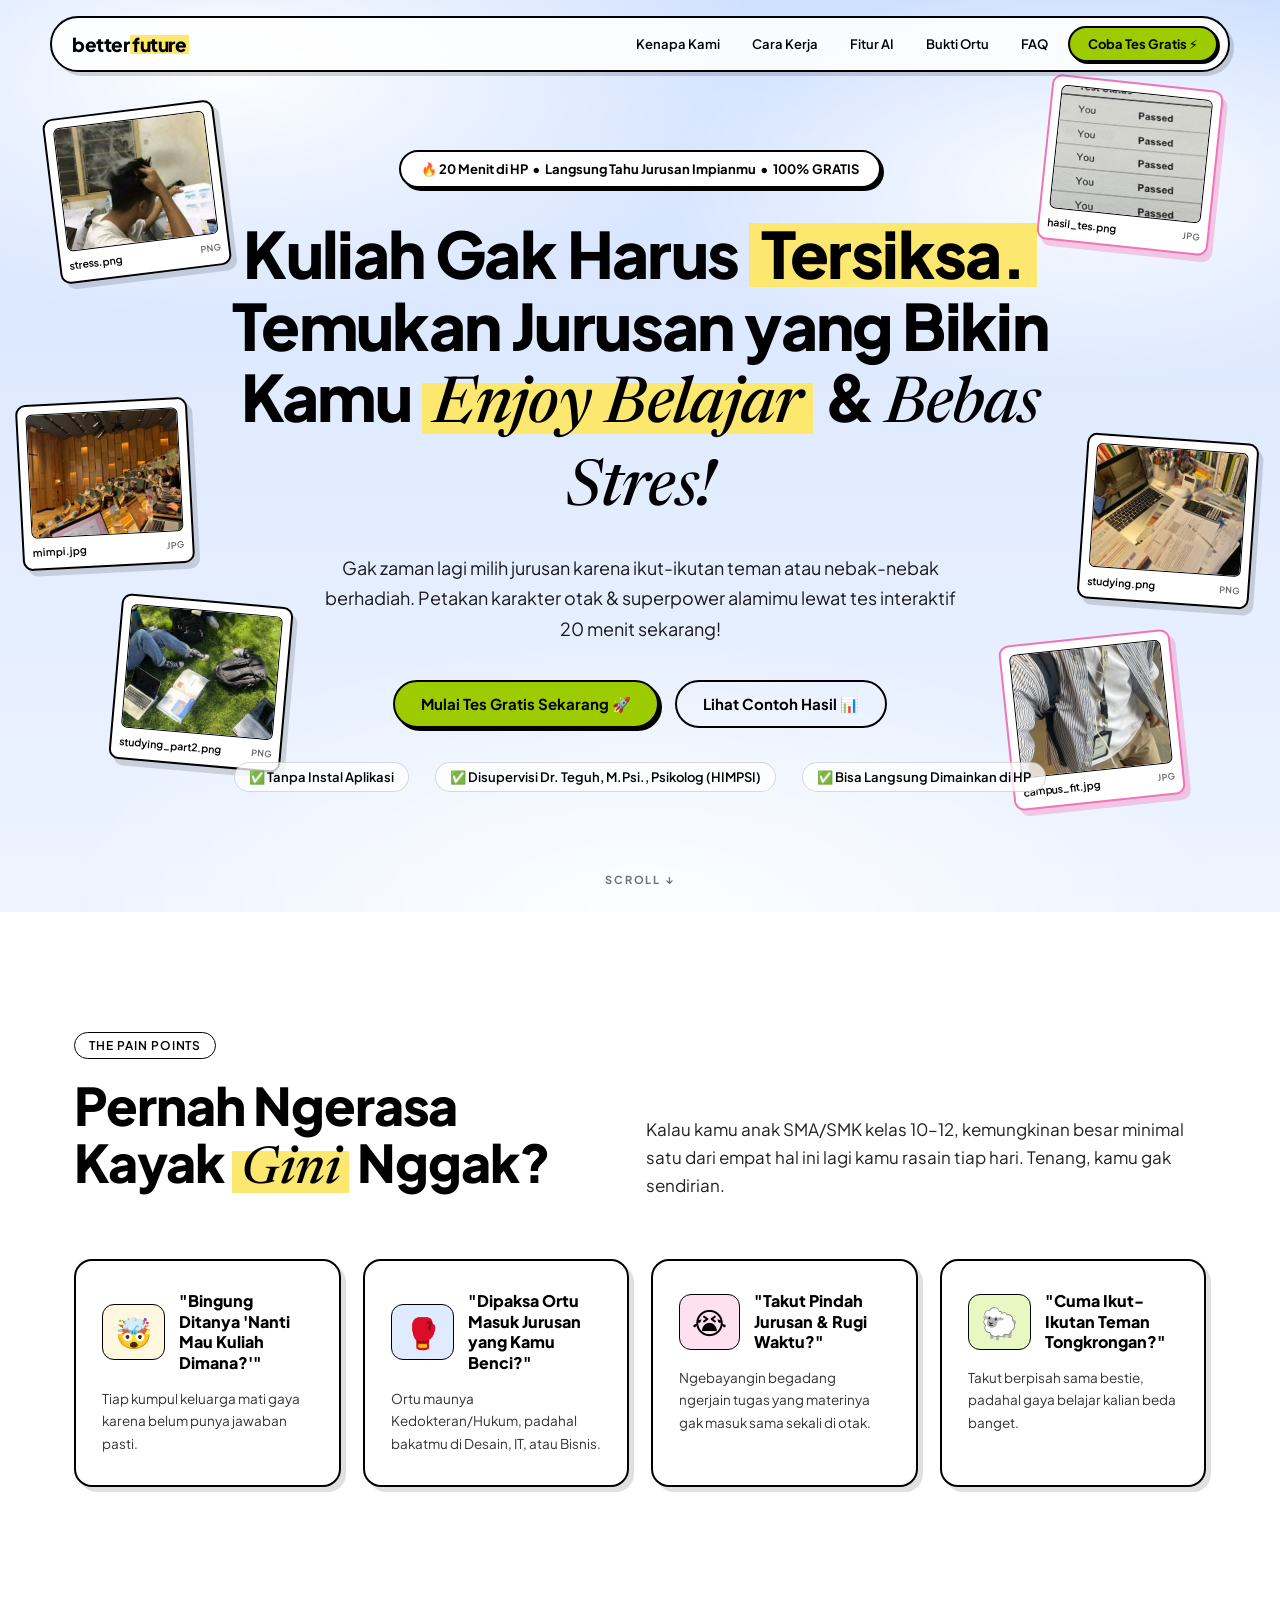
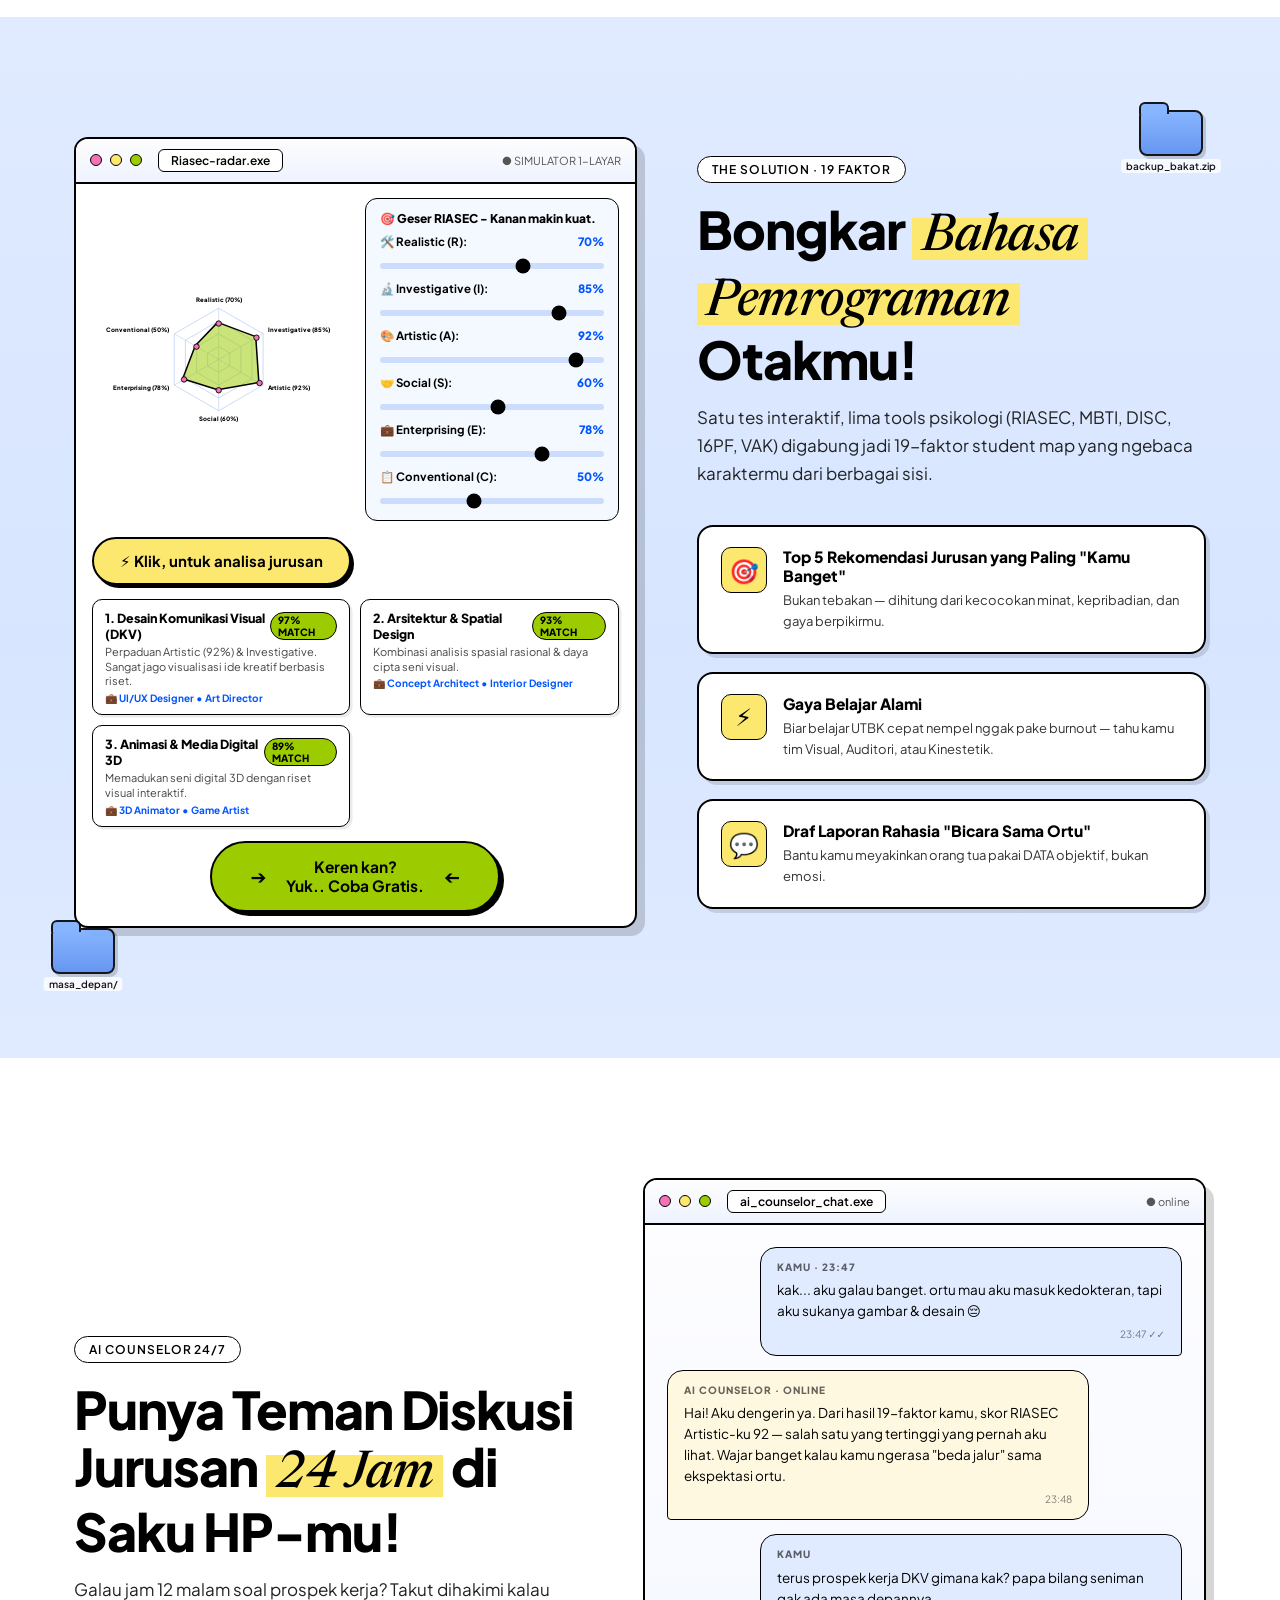
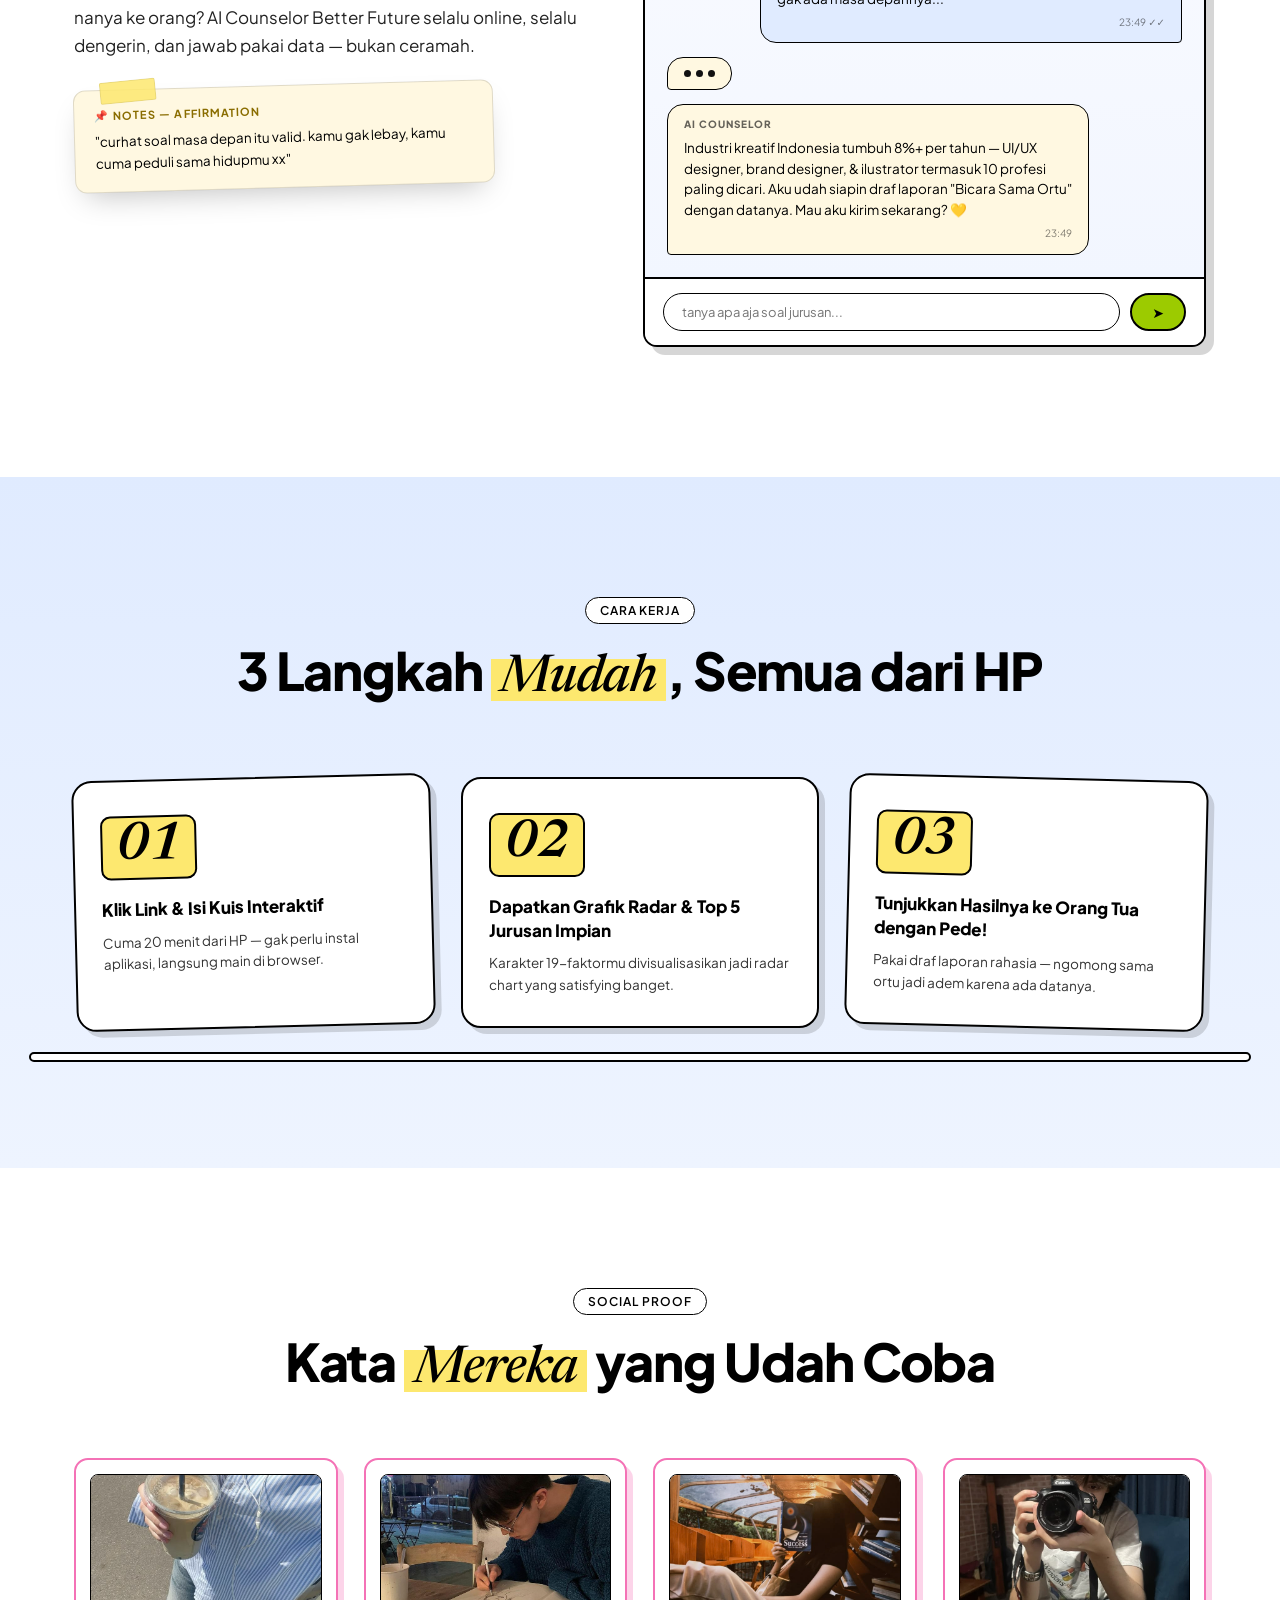
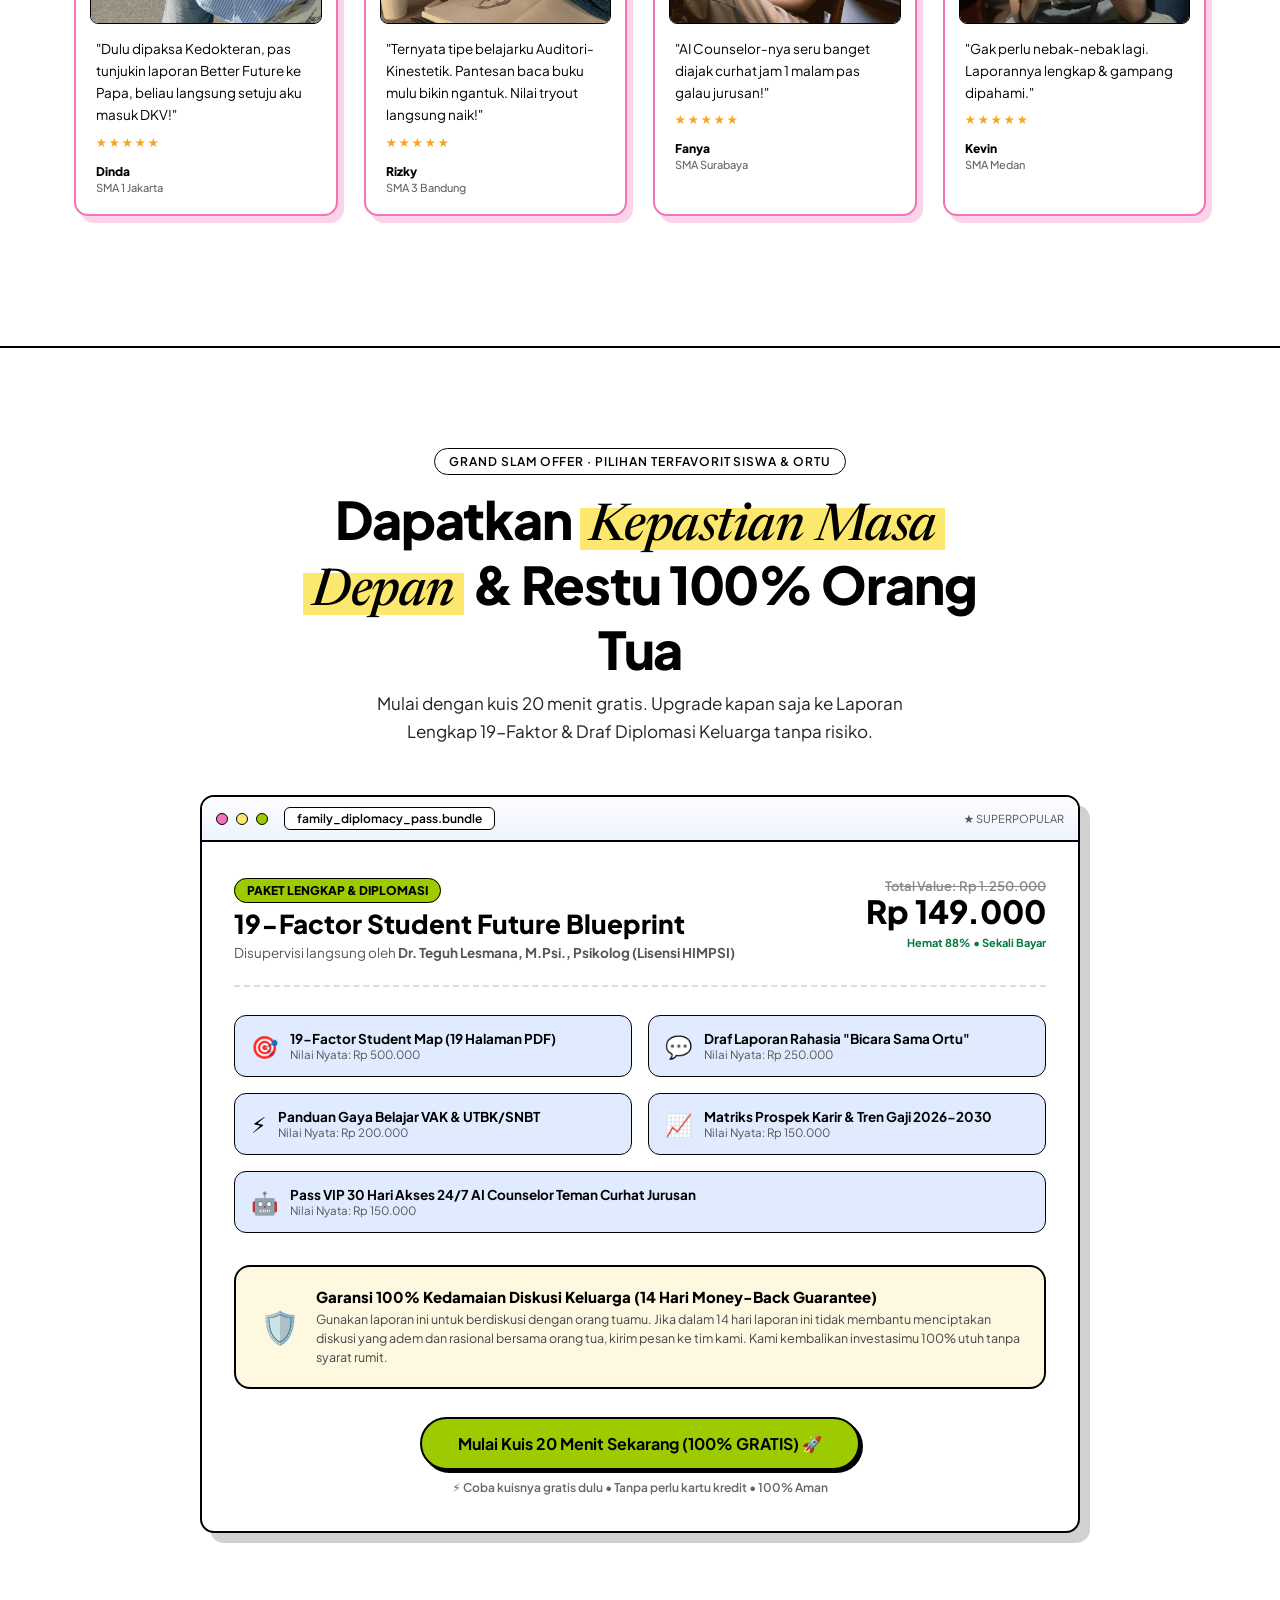
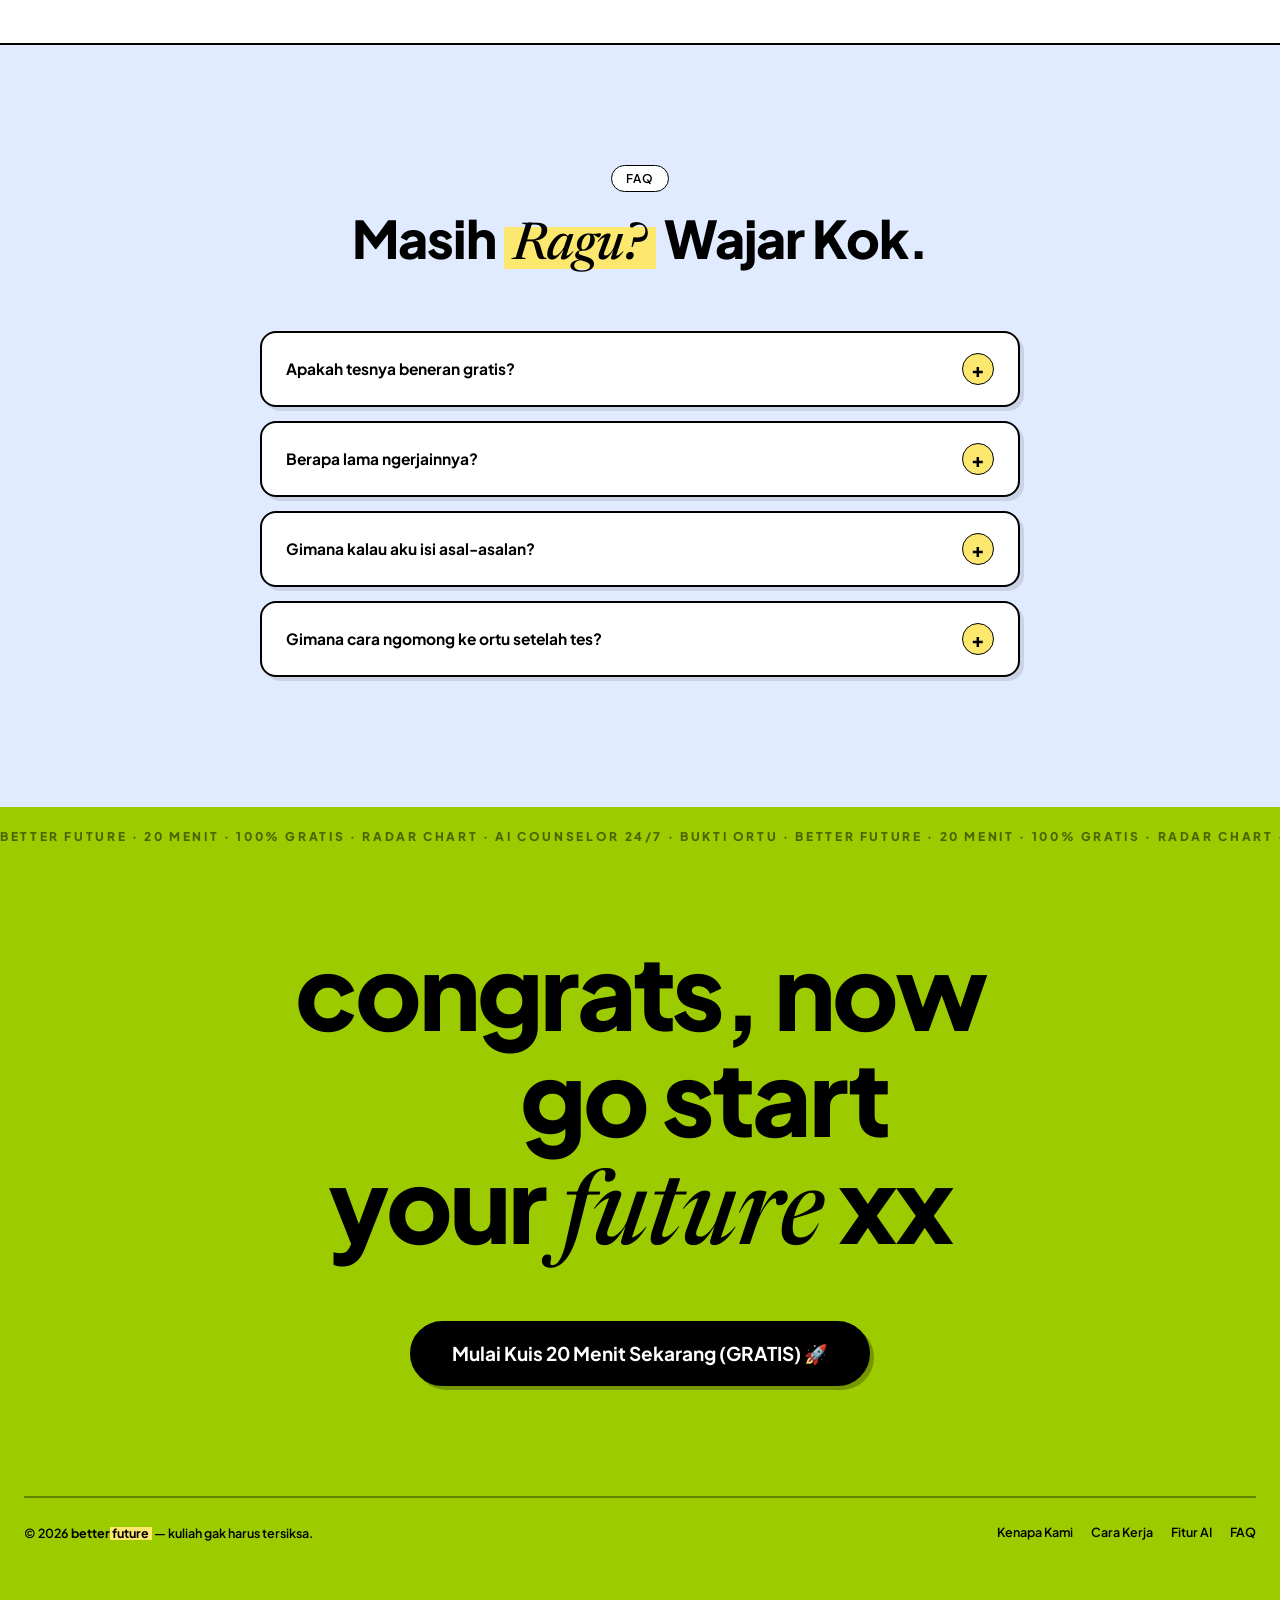
==== index.html @ 0d9a891e "style: update Analisa button label to 'Klik, untuk analisa jurusan'" ====
<!DOCTYPE html>
<html lang="id">
<head>
<meta charset="UTF-8">
<meta name="viewport" content="width=device-width, initial-scale=1.0">
<title>Better Future — Temukan Jurusan Impianmu dalam 20 Menit</title>
<meta name="description" content="Tes pemetaan bakat & jurusan 19-faktor gratis untuk siswa SMA/SMK. Radar chart karakter, AI Counselor 24/7, dan laporan untuk meyakinkan orang tua.">
<link rel="preconnect" href="https://fonts.googleapis.com">
<link rel="preconnect" href="https://fonts.gstatic.com" crossorigin>
<link href="https://fonts.googleapis.com/css2?family=Plus+Jakarta+Sans:ital,wght@0,300;0,400;0,500;0,600;0,700;0,800;1,400;1,600&family=Newsreader:ital,opsz,wght@1,6..72,400;1,6..72,500;1,6..72,600&display=swap" rel="stylesheet">
<style>
:root{
  --cloud:#E0EBFF;
  --white:#FFFFFF;
  --lime:#9CCB00;
  --scribble:#FDE86F;
  --pink:#F472B6;
  --beige:#FFF8E1;
  --ink:#000000;
  --sans:'Plus Jakarta Sans',system-ui,-apple-system,sans-serif;
  --serif:'Newsreader','Playfair Display',Georgia,serif;
}
*{margin:0;padding:0;box-sizing:border-box}
html{scroll-behavior:smooth}
body{font-family:var(--sans);color:var(--ink);background:var(--cloud);overflow-x:hidden;-webkit-font-smoothing:antialiased}
::selection{background:var(--scribble);color:var(--ink)}
img,svg{display:block;max-width:100%}
a{text-decoration:none;color:inherit}
button{font-family:inherit;cursor:pointer}

/* ---------- shared bits ---------- */

/* Mazda Dimming Turn Signal (Heartbeat Pulsing Glow) */
@keyframes mazdaPulse {
  0% { opacity: 1; filter: drop-shadow(0 0 6px rgba(0,0,0,0.3)); transform: scale(1); }
  18% { opacity: 1; filter: drop-shadow(0 0 16px rgba(156,203,0,0.9)); transform: scale(1.035); }
  55% { opacity: 0.5; filter: drop-shadow(0 0 2px rgba(0,0,0,0.1)); transform: scale(0.985); }
  100% { opacity: 1; filter: drop-shadow(0 0 6px rgba(0,0,0,0.3)); transform: scale(1); }
}

.mazda-btn {
  font-size: 16.5px !important;
  padding: 14px 34px !important;
  border-width: 2.5px !important;
  animation: mazdaPulse 1.4s cubic-bezier(0.2, 0.8, 0.2, 1) infinite !important;
  box-shadow: 4px 4px 0 var(--ink) !important;
}

.mazda-arrow {
  display: inline-block;
  font-size: 19px;
  font-weight: 900;
  margin: 0 4px;
}
.mazda-arrow.left { animation: arrowLeftPulse 1.4s infinite; }
.mazda-arrow.right { transform: scaleX(-1); animation: arrowRightPulse 1.4s infinite; }

@keyframes arrowLeftPulse {
  0%, 100% { transform: translateX(0); }
  50% { transform: translateX(5px); }
}
@keyframes arrowRightPulse {
  0%, 100% { transform: scaleX(-1) translateX(0); }
  50% { transform: scaleX(-1) translateX(5px); }
}


/* Compact 1-Screen RIASEC Simulator */
.sim-layout{display:grid;grid-template-columns:1fr 1fr;gap:20px;align-items:center;margin-bottom:16px}
@media(max-width:768px){.sim-layout{grid-template-columns:1fr;gap:12px}}

.sim-controls-compact{background:#f4f8ff;border:1.5px solid var(--ink);border-radius:12px;padding:12px 14px}
.sim-group-compact{margin-bottom:8px}
.sim-group-compact:last-child{margin-bottom:0}
.sim-label-compact{font-size:11.5px;font-weight:700;margin-bottom:3px;display:flex;justify-content:space-between;align-items:center}
.sim-label-compact span:last-child{color:#0055ff;font-weight:800}
.sim-slider-compact{width:100%;height:6px;border-radius:6px;background:#cbdcfd;outline:none;-webkit-appearance:none;accent-color:var(--ink);cursor:pointer}

.sim-results-compact{margin-top:14px;display:grid;grid-template-columns:repeat(auto-fit,minmax(220px,1fr));gap:10px}
.sim-res-card-compact{background:var(--white);border:1.5px solid var(--ink);border-radius:10px;padding:10px 12px;box-shadow:2.5px 2.5px 0 rgba(0,0,0,.08);transition:all .2s ease}
.sim-res-card-compact:hover{transform:translateY(-2px);box-shadow:4px 4px 0 rgba(0,0,0,.12)}
.sim-res-top-compact{display:flex;justify-content:space-between;align-items:center;margin-bottom:3px}
.sim-res-title-compact{font-size:12.5px;font-weight:800;color:var(--ink)}
.sim-res-badge-compact{font-size:10px;font-weight:800;background:var(--lime);border:1px solid var(--ink);border-radius:999px;padding:1px 7px}
.sim-res-desc-compact{font-size:11px;color:#444;line-height:1.35;margin-bottom:3px}
.sim-res-careers-compact{font-size:10px;color:#0055ff;font-weight:700}


/* Interactive Simulator Styles */
.sim-controls{background:#f4f8ff;border:1.5px solid var(--ink);border-radius:14px;padding:16px 18px;margin-top:14px}
.sim-group{margin-bottom:14px}
.sim-group:last-child{margin-bottom:0}
.sim-label{font-size:12px;font-weight:700;margin-bottom:6px;display:flex;justify-content:space-between;align-items:center}
.sim-label span{color:#0055ff;font-weight:800}
.sim-slider{width:100%;height:8px;border-radius:6px;background:#cbdcfd;outline:none;-webkit-appearance:none;accent-color:var(--ink);cursor:pointer}
.sim-pills{display:flex;gap:6px;flex-wrap:wrap}
.sim-pill{font-size:11.5px;font-weight:700;border:1.5px solid var(--ink);border-radius:999px;padding:5px 12px;background:var(--white);color:var(--ink);cursor:pointer;transition:all .18s ease}
.sim-pill:hover{background:var(--scribble)}
.sim-pill.active{background:var(--lime);box-shadow:2px 2px 0 var(--ink)}

.sim-results{margin-top:16px;display:flex;flex-direction:column;gap:10px}
.sim-res-card{background:var(--white);border:1.5px solid var(--ink);border-radius:12px;padding:12px 14px;box-shadow:3px 3px 0 rgba(0,0,0,.08);transition:all .25s ease}
.sim-res-card:hover{transform:translateY(-2px);box-shadow:5px 5px 0 rgba(0,0,0,.12)}
.sim-res-top{display:flex;justify-content:space-between;align-items:center;margin-bottom:4px}
.sim-res-title{font-size:13.5px;font-weight:800;color:var(--ink)}
.sim-res-badge{font-size:11px;font-weight:800;background:var(--lime);border:1px solid var(--ink);border-radius:999px;padding:2px 8px}
.sim-res-desc{font-size:11.5px;color:#444;line-height:1.4;margin-bottom:4px}
.sim-res-careers{font-size:10.5px;color:#0055ff;font-weight:700}
.loading-pulse{animation:pulse 0.8s infinite alternate}
@keyframes pulse { from { opacity: 0.5; } to { opacity: 1; } }

.wrap{max-width:1180px;margin:0 auto;padding:0 24px}
.hl{background:linear-gradient(180deg,transparent 12%,var(--scribble) 12%,var(--scribble) 92%,transparent 92%);padding:0 .18em;box-decoration-break:clone;-webkit-box-decoration-break:clone}
.it{font-family:var(--serif);font-style:italic;font-weight:500;letter-spacing:-.01em}
.pill-btn{display:inline-flex;align-items:center;gap:8px;border:2px solid var(--ink);border-radius:999px;padding:12px 26px;font-weight:700;font-size:15px;background:var(--white);color:var(--ink);transition:transform .2s ease,box-shadow .2s ease,background-color .2s ease;box-shadow:3px 3px 0 var(--ink)}
.pill-btn:hover{transform:translate(-2px,-2px);box-shadow:6px 6px 0 var(--ink)}
.pill-btn:active{transform:translate(1px,1px);box-shadow:2px 2px 0 var(--ink)}
.pill-btn.lime{background:var(--lime)}
.pill-btn.dark{background:var(--ink);color:var(--white);box-shadow:4px 4px 0 rgba(0,0,0,.25)}
.pill-btn.dark:hover{box-shadow:7px 7px 0 rgba(0,0,0,.25)}
.pill-btn.ghost{background:transparent;box-shadow:none}
.pill-btn.ghost:hover{background:var(--white);box-shadow:4px 4px 0 var(--ink)}
.tag{display:inline-block;border:1.5px solid var(--ink);border-radius:999px;padding:5px 14px;font-size:12px;font-weight:600;letter-spacing:.08em;text-transform:uppercase;background:var(--white)}
.sec-head{font-size:clamp(30px,4.6vw,52px);font-weight:800;line-height:1.08;letter-spacing:-.02em}
.sec-sub{font-size:clamp(14px,1.4vw,17px);line-height:1.65;color:#222;max-width:560px}
.reveal{opacity:0;transform:translateY(34px);transition:opacity .8s cubic-bezier(.2,.7,.3,1),transform .8s cubic-bezier(.2,.7,.3,1)}
.reveal.in{opacity:1;transform:none}

/* folder icon (pure css) */
.folder{position:relative;width:64px;height:46px;background:linear-gradient(180deg,#7fb0ff,#5a8ef0);border:2px solid var(--ink);border-radius:6px 8px 8px 8px;box-shadow:3px 3px 0 rgba(0,0,0,.18)}
.folder::before{content:'';position:absolute;top:-10px;left:-2px;width:26px;height:10px;background:#7fb0ff;border:2px solid var(--ink);border-bottom:none;border-radius:6px 6px 0 0}
.folder span{position:absolute;left:50%;top:110%;transform:translateX(-50%);font-size:10px;font-weight:600;white-space:nowrap;background:rgba(255,255,255,.85);padding:1px 5px;border-radius:4px}

/* polaroid artifact */
.pola{background:var(--white);border:2px solid var(--ink);border-radius:10px;padding:8px 8px 10px;box-shadow:5px 6px 0 rgba(0,0,0,.14);width:150px}
.pola .ph{height:110px;border-radius:6px;border:1.5px solid var(--ink);position:relative;overflow:hidden}
.pola .cap{font-size:10.5px;font-weight:600;margin-top:7px;display:flex;justify-content:space-between;align-items:center}
.pola .cap i{font-style:normal;font-size:9px;color:#666}
.pink-bd{border-color:var(--pink);box-shadow:5px 6px 0 rgba(244,114,182,.35)}

/* sticky note */
.note{background:var(--beige);border:1.5px solid rgba(0,0,0,.12);border-radius:12px;padding:18px 20px;box-shadow:0 14px 30px -12px rgba(0,0,0,.25);position:relative}
.note::before{content:'';position:absolute;top:-10px;left:26px;width:54px;height:20px;background:rgba(253,232,111,.85);border:1px solid rgba(0,0,0,.08);transform:rotate(-4deg);border-radius:2px}
.note .n-title{font-size:11px;font-weight:700;text-transform:uppercase;letter-spacing:.1em;color:#8a6d00;margin-bottom:8px}
.note p{font-size:13.5px;line-height:1.6}

/* retro window */
.retro{background:var(--white);border:2px solid var(--ink);border-radius:14px;box-shadow:8px 8px 0 rgba(0,0,0,.16);overflow:hidden}
.retro-bar{display:flex;align-items:center;gap:8px;padding:10px 14px;border-bottom:2px solid var(--ink);background:linear-gradient(180deg,#fdfdfd,#eef3ff)}
.retro-bar .dot{width:12px;height:12px;border-radius:50%;border:1.5px solid var(--ink)}
.retro-bar .dot:nth-child(1){background:var(--pink)}
.retro-bar .dot:nth-child(2){background:var(--scribble)}
.retro-bar .dot:nth-child(3){background:var(--lime)}
.retro-bar .fname{margin-left:8px;font-size:12px;font-weight:600;background:var(--white);border:1.5px solid var(--ink);border-radius:6px;padding:3px 12px}
.retro-bar .spacer{flex:1}
.retro-bar .mini{font-size:11px;color:#555}

/* ---------- nav ---------- */
nav{position:fixed;top:16px;left:50%;transform:translateX(-50%);z-index:100;width:min(1180px,calc(100% - 32px))}
.nav-pill{display:flex;align-items:center;gap:6px;background:rgba(255,255,255,.86);backdrop-filter:blur(14px);-webkit-backdrop-filter:blur(14px);border:2px solid var(--ink);border-radius:999px;padding:8px 10px 8px 20px;box-shadow:4px 4px 0 rgba(0,0,0,.15)}
.logo{font-weight:800;font-size:19px;letter-spacing:-.02em;margin-right:auto;white-space:nowrap}
.logo .hl{padding:0 .12em}
.nav-links{display:flex;gap:4px}
.nav-links a{font-size:13px;font-weight:600;padding:7px 14px;border-radius:999px;transition:background-color .18s ease}
.nav-links a:hover{background:var(--scribble)}
.nav-cta{font-size:13px;font-weight:700;border:2px solid var(--ink);border-radius:999px;padding:8px 18px;background:var(--lime);transition:transform .18s ease,box-shadow .18s ease;box-shadow:2px 2px 0 var(--ink);white-space:nowrap}
.nav-cta:hover{transform:translate(-1px,-1px);box-shadow:4px 4px 0 var(--ink)}
.burger{display:none;background:none;border:2px solid var(--ink);border-radius:999px;width:38px;height:38px;font-size:16px;background:var(--white)}
.mobile-menu{display:none;flex-direction:column;gap:4px;margin-top:8px;background:var(--white);border:2px solid var(--ink);border-radius:20px;padding:12px;box-shadow:4px 4px 0 rgba(0,0,0,.15)}
.mobile-menu a{font-weight:600;font-size:14px;padding:10px 14px;border-radius:12px}
.mobile-menu a:hover{background:var(--scribble)}
.mobile-menu.open{display:flex}

/* ---------- hero ---------- */
.hero{position:relative;min-height:100svh;display:flex;align-items:center;justify-content:center;text-align:center;padding:150px 24px 120px;
  background:
    radial-gradient(ellipse 70% 45% at 18% 8%,rgba(255,255,255,.95) 0%,rgba(255,255,255,0) 60%),
    radial-gradient(ellipse 60% 40% at 85% 20%,rgba(255,255,255,.9) 0%,rgba(255,255,255,0) 55%),
    radial-gradient(ellipse 75% 50% at 50% 100%,rgba(255,255,255,.85) 0%,rgba(255,255,255,0) 60%),
    linear-gradient(180deg,#cfe0ff 0%,var(--cloud) 45%,#eef4ff 100%)}
.hero-inner{position:relative;z-index:3;max-width:860px}
.badge-fire{display:inline-flex;align-items:center;gap:8px;background:var(--white);border:2px solid var(--ink);border-radius:999px;padding:9px 20px;font-size:13px;font-weight:700;box-shadow:3px 3px 0 var(--ink);margin-bottom:30px}
.hero h1{font-size:clamp(34px,5.6vw,64px);font-weight:800;line-height:1.12;letter-spacing:-.025em;margin-bottom:26px}
.hero .sub{font-size:clamp(14px,1.6vw,18px);line-height:1.7;max-width:640px;margin:0 auto 36px;color:#1a1a1a}
.hero-ctas{display:flex;gap:16px;justify-content:center;flex-wrap:wrap;margin-bottom:34px}
.trust{display:flex;gap:10px 26px;justify-content:center;flex-wrap:wrap;font-size:13px;font-weight:600}
.trust span{background:rgba(255,255,255,.75);border:1.5px solid rgba(0,0,0,.15);border-radius:999px;padding:6px 14px}
.art{position:absolute;z-index:2;animation:floaty 7s ease-in-out infinite}
.art .pola{width:172px}
.art .pola .ph{height:124px}
.a1{top:12%;left:4%;transform:rotate(-7deg)}
.a2{top:9%;right:5%;transform:rotate(6deg);animation-delay:-2s}
.a3{bottom:16%;left:9%;transform:rotate(5deg);animation-delay:-4s}
.a4{bottom:12%;right:8%;transform:rotate(-6deg);animation-delay:-1s}
.a5{top:44%;left:1.5%;transform:rotate(-3deg);animation-delay:-3s}
.a6{top:48%;right:2%;transform:rotate(4deg);animation-delay:-5s}
@keyframes floaty{0%,100%{translate:0 0}50%{translate:0 -14px}}
.ph-1{background:linear-gradient(135deg,#ffd6e9,#f472b6 60%,#c9368b)}
.ph-2{background:linear-gradient(135deg,#fff3b0,#fde86f 55%,#d9b90a)}
.ph-3{background:linear-gradient(135deg,#d3f36b,#9ccb00 60%,#6a8f00)}
.ph-4{background:linear-gradient(135deg,#cfe0ff,#7fb0ff 60%,#3f6fd8)}
.ph-5{background:linear-gradient(135deg,#ffe9d1,#ffb26b 60%,#e07f1f)}
.ph-6{background:linear-gradient(135deg,#e6dcff,#b39af0 60%,#7d5cd6)}
.ph .doodle{position:absolute;inset:0;display:flex;align-items:center;justify-content:center}
.ph .doodle svg{width:44px;height:44px;stroke:rgba(0,0,0,.75)}
.ph img{width:100%;height:100%;object-fit:cover}
.scroll-hint{position:absolute;bottom:26px;left:50%;transform:translateX(-50%);z-index:3;font-size:11px;font-weight:700;letter-spacing:.18em;text-transform:uppercase;opacity:.55;animation:hint 2s ease-in-out infinite}
@keyframes hint{0%,100%{translate:0 0}50%{translate:0 8px}}

/* ---------- problems ---------- */
.problems{background:var(--white);padding:120px 0 130px;position:relative}
.problems .topline{display:flex;align-items:flex-end;justify-content:space-between;gap:30px;flex-wrap:wrap;margin-bottom:60px}
.pain-grid{display:grid;grid-template-columns:repeat(auto-fit,minmax(250px,1fr));gap:22px}
.pain{border:2px solid var(--ink);border-radius:18px;padding:30px 26px;background:var(--white);box-shadow:5px 5px 0 rgba(0,0,0,.12);transition:transform .22s ease,box-shadow .22s ease;position:relative}
.pain:hover{transform:translateY(-6px) rotate(-.6deg);box-shadow:8px 10px 0 rgba(0,0,0,.14)}
.pain-head{display:flex;align-items:center;gap:14px;margin-bottom:14px}
.pain .emo{font-size:30px;display:inline-flex;align-items:center;justify-content:center;background:var(--beige);border:1.5px solid var(--ink);border-radius:12px;padding:8px 12px;flex-shrink:0;margin-bottom:0}
.pain h3{font-size:16px;font-weight:800;line-height:1.3;margin-bottom:0}
.pain p{font-size:13.5px;line-height:1.65;color:#333}
.pain:nth-child(2) .emo{background:var(--cloud)}
.pain:nth-child(3) .emo{background:#ffe0ee}
.pain:nth-child(4) .emo{background:#e9f7c2}

/* ---------- 19 factor ---------- */
.factors{background:linear-gradient(180deg,var(--cloud),#d7e5ff 60%,var(--cloud));padding:120px 0 130px;position:relative;overflow:hidden}
.factors-grid{display:grid;grid-template-columns:1.05fr .95fr;gap:60px;align-items:center}
.radar-wrap{padding:26px}
.radar-legend{display:flex;flex-wrap:wrap;gap:8px;margin-top:16px}
.radar-legend span{font-size:11px;font-weight:700;border:1.5px solid var(--ink);border-radius:999px;padding:4px 11px;background:var(--beige)}
.feat-list{display:flex;flex-direction:column;gap:18px;margin-top:38px}
.feat{display:flex;gap:16px;align-items:flex-start;background:var(--white);border:2px solid var(--ink);border-radius:16px;padding:20px 22px;box-shadow:4px 4px 0 rgba(0,0,0,.12);transition:transform .2s ease}
.feat:hover{transform:translateX(6px)}
.feat .ico{font-size:24px;background:var(--scribble);border:1.5px solid var(--ink);border-radius:10px;width:46px;height:46px;display:flex;align-items:center;justify-content:center;flex-shrink:0}
.feat h4{font-size:15.5px;font-weight:800;margin-bottom:5px}
.feat p{font-size:13px;line-height:1.6;color:#333}
.floating-folder{position:absolute;opacity:.9}
.ff1{top:9%;right:6%;animation:floaty 8s ease-in-out infinite}
.ff2{bottom:8%;left:4%;animation:floaty 9s ease-in-out infinite reverse}

/* ---------- AI counselor ---------- */
.ai-sec{background:var(--white);padding:120px 0 130px}
.ai-grid{display:grid;grid-template-columns:.95fr 1.05fr;gap:60px;align-items:center}
.chat-body{padding:22px;background:linear-gradient(180deg,#fdfdff,#f2f6ff);display:flex;flex-direction:column;gap:14px;min-height:380px}
.bubble{max-width:82%;padding:12px 16px;border-radius:16px;font-size:13.5px;line-height:1.55;border:1.5px solid var(--ink);opacity:0;transform:translateY(12px);animation:pop .5s ease forwards}
@keyframes pop{to{opacity:1;transform:none}}
.bubble.me{align-self:flex-end;background:var(--cloud);border-bottom-right-radius:4px}
.bubble.ai{align-self:flex-start;background:var(--beige);border-bottom-left-radius:4px}
.bubble .who{display:block;font-size:10px;font-weight:800;letter-spacing:.1em;text-transform:uppercase;margin-bottom:5px;opacity:.6}
.bubble .time{display:block;font-size:10px;text-align:right;opacity:.5;margin-top:5px}
.typing{align-self:flex-start;display:flex;gap:5px;padding:12px 16px;background:var(--beige);border:1.5px solid var(--ink);border-radius:16px;border-bottom-left-radius:4px}
.typing i{width:7px;height:7px;background:#111;border-radius:50%;animation:tp 1s infinite}
.typing i:nth-child(2){animation-delay:.15s}
.typing i:nth-child(3){animation-delay:.3s}
@keyframes tp{0%,100%{transform:translateY(0);opacity:.4}50%{transform:translateY(-5px);opacity:1}}
.chat-input{display:flex;gap:10px;padding:14px 18px;border-top:2px solid var(--ink);background:var(--white)}
.chat-input input{flex:1;border:1.5px solid var(--ink);border-radius:999px;padding:10px 18px;font-family:inherit;font-size:13px;outline:none}
.chat-input input:focus{box-shadow:0 0 0 3px var(--scribble)}
.chat-input button{border:2px solid var(--ink);background:var(--lime);border-radius:999px;padding:0 20px;font-weight:800;font-size:14px;transition:transform .15s ease}
.chat-input button:hover{transform:scale(1.06)}
.ai-note{margin-top:26px;max-width:420px;transform:rotate(-1.6deg)}

/* ---------- steps ---------- */
.steps{background:linear-gradient(180deg,var(--cloud),#eef4ff);padding:120px 0 140px;position:relative;overflow:hidden}
.shelf{display:grid;grid-template-columns:repeat(3,1fr);gap:28px;margin-top:70px;position:relative}
.step-card{background:var(--white);border:2px solid var(--ink);border-radius:20px;padding:34px 26px 30px;box-shadow:6px 6px 0 rgba(0,0,0,.14);position:relative;transition:transform .25s ease}
.step-card:hover{transform:translateY(-8px)}
.step-card:nth-child(1){transform:rotate(-1.4deg)}
.step-card:nth-child(3){transform:rotate(1.4deg)}
.step-card:nth-child(1):hover{transform:rotate(-1.4deg) translateY(-8px)}
.step-card:nth-child(3):hover{transform:rotate(1.4deg) translateY(-8px)}
.step-num{font-family:var(--serif);font-style:italic;font-size:52px;font-weight:600;background:var(--scribble);display:inline-block;padding:0 14px;border-radius:10px;border:2px solid var(--ink);margin-bottom:18px;line-height:1.15}
.step-card h4{font-size:17px;font-weight:800;line-height:1.4;margin-bottom:10px}
.step-card p{font-size:13.5px;line-height:1.6;color:#333}
.shelf-line{position:absolute;left:-4%;right:-4%;height:10px;background:var(--white);border:2px solid var(--ink);border-radius:999px;bottom:-34px;box-shadow:0 10px 22px -8px rgba(0,0,0,.3)}

/* ---------- testimonials ---------- */
.testi{background:var(--white);padding:120px 0 130px}
.testi-grid{display:grid;grid-template-columns:repeat(auto-fit,minmax(240px,1fr));gap:26px;margin-top:60px}
.t-card{background:var(--white);border:2.5px solid var(--pink);border-radius:14px;padding:14px 14px 20px;box-shadow:6px 7px 0 rgba(244,114,182,.3);transition:transform .22s ease}
.t-card:hover{transform:translateY(-7px) rotate(.8deg)}
.t-photo{height:150px;border-radius:8px;border:1.5px solid var(--ink);margin-bottom:14px;display:flex;align-items:center;justify-content:center;font-family:var(--serif);font-style:italic;font-size:44px;font-weight:600;color:rgba(0,0,0,.75);overflow:hidden}
.t-photo img{width:100%;height:100%;object-fit:cover}
.t-card blockquote{font-size:13.5px;line-height:1.65;padding:0 6px}
.t-card .who{margin-top:14px;padding:0 6px;font-size:12px;font-weight:800}
.t-card .who span{display:block;font-weight:500;font-size:11px;color:#666;margin-top:2px}
.stars{padding:0 6px;margin-top:8px;font-size:12px;letter-spacing:2px;color:#f5a623}

/* ---------- faq ---------- */
.faq{background:var(--cloud);padding:120px 0 130px}
.faq-list{max-width:760px;margin:56px auto 0;display:flex;flex-direction:column;gap:14px}
.faq-item{background:var(--white);border:2px solid var(--ink);border-radius:16px;overflow:hidden;box-shadow:4px 4px 0 rgba(0,0,0,.1)}
.faq-q{width:100%;display:flex;justify-content:space-between;align-items:center;gap:16px;background:none;border:none;padding:20px 24px;font-size:15.5px;font-weight:700;text-align:left}
.faq-q .pm{font-size:20px;font-weight:800;transition:transform .3s ease;flex-shrink:0;width:32px;height:32px;border:1.5px solid var(--ink);border-radius:50%;display:flex;align-items:center;justify-content:center;background:var(--scribble)}
.faq-item.open .pm{transform:rotate(45deg);background:var(--lime)}
.faq-a{max-height:0;overflow:hidden;transition:max-height .4s ease}
.faq-a p{padding:0 24px 22px;font-size:14px;line-height:1.7;color:#333}

/* ---------- finale ---------- */
.finale{background:var(--lime);padding:130px 24px 60px;text-align:center;position:relative;overflow:hidden}
.finale h2{font-size:clamp(44px,8vw,110px);font-weight:800;line-height:1.04;letter-spacing:-.03em;margin-bottom:48px}
.finale h2 .l2{display:inline-block;margin-left:clamp(30px,10vw,150px)}
.finale .pill-btn.dark{font-size:clamp(15px,1.8vw,19px);padding:18px 40px;border-color:var(--ink)}
.foot{display:flex;justify-content:space-between;align-items:center;gap:20px;flex-wrap:wrap;margin-top:110px;padding-top:26px;border-top:2px solid rgba(0,0,0,.35);font-size:12.5px;font-weight:600}
.foot-links{display:flex;gap:18px;flex-wrap:wrap}
.foot-links a{border-bottom:1.5px solid transparent;transition:border-color .2s}
.foot-links a:hover{border-color:var(--ink)}
.finale .ticker{position:absolute;top:22px;left:0;right:0;overflow:hidden;opacity:.5;font-size:12px;font-weight:800;letter-spacing:.22em;text-transform:uppercase;white-space:nowrap}
.ticker-inner{display:inline-block;animation:tick 26s linear infinite}
@keyframes tick{from{transform:translateX(0)}to{transform:translateX(-50%)}}

/* ---------- responsive ---------- */
@media(max-width:980px){
  .factors-grid,.ai-grid{grid-template-columns:1fr;gap:46px}
  .shelf{grid-template-columns:1fr;max-width:440px;margin-left:auto;margin-right:auto}
  .a5,.a6{display:none}
  .art .pola{width:105px}
  .art .pola .ph{height:75px}
}
@media(max-width:720px){
  .nav-links{display:none}
  .burger{display:flex;align-items:center;justify-content:center}
  .nav-cta{padding:8px 14px;font-size:12px}
  .a3,.a4{display:none}
  .a1{top:8%;left:2%}
  .a2{top:7%;right:2%}
  .hero{padding-top:130px}
}
</style>
</head>
<body>

<!-- ============ NAV ============ -->
<nav>
  <div class="nav-pill">
    <a href="#" class="logo" data-testid="nav-logo">better<span class="hl">future</span></a>
    <div class="nav-links">
      <a href="#kenapa" data-testid="nav-link-kenapa">Kenapa Kami</a>
      <a href="#cara-kerja" data-testid="nav-link-cara">Cara Kerja</a>
      <a href="#fitur-ai" data-testid="nav-link-ai">Fitur AI</a>
      <a href="#bukti-ortu" data-testid="nav-link-bukti">Bukti Ortu</a>
      <a href="#faq" data-testid="nav-link-faq">FAQ</a>
    </div>
    <a href="#mulai" class="nav-cta" data-testid="nav-cta-button">Coba Tes Gratis ⚡</a>
    <button class="burger" id="burger" aria-label="menu" data-testid="nav-burger">☰</button>
  </div>
  <div class="mobile-menu" id="mobileMenu">
    <a href="#kenapa">Kenapa Kami</a>
    <a href="#cara-kerja">Cara Kerja</a>
    <a href="#fitur-ai">Fitur AI</a>
    <a href="#bukti-ortu">Bukti Ortu</a>
    <a href="#faq">FAQ</a>
  </div>
</nav>

<!-- ============ HERO ============ -->
<header class="hero" id="mulai">
  <!-- floating desktop artifacts -->
  <div class="art a1"><div class="pola"><div class="ph"><img src="assets/stress.jpg" alt="stress"></div><div class="cap">stress.png <i>PNG</i></div></div></div>
  <div class="art a2"><div class="pola pink-bd"><div class="ph"><img src="assets/test-score.jpg" alt="hasil tes"></div><div class="cap">hasil_tes.png <i>JPG</i></div></div></div>
  <div class="art a3"><div class="pola"><div class="ph"><img src="assets/studying-part2.jpg" alt="belajar di taman"></div><div class="cap">studying_part2.png <i>PNG</i></div></div></div>
  <div class="art a4"><div class="pola pink-bd"><div class="ph"><img src="assets/campus-fit.jpg" alt="ootd kampus"></div><div class="cap">campus_fit.jpg <i>JPG</i></div></div></div>
  <div class="art a5"><div class="pola"><div class="ph"><img src="assets/class.jpg" alt="kelas"></div><div class="cap">mimpi.jpg <i>JPG</i></div></div></div>
  <div class="art a6"><div class="pola"><div class="ph"><img src="assets/studying.jpg" alt="meja belajar"></div><div class="cap">studying.png <i>PNG</i></div></div></div>

  <div class="hero-inner">
    <div class="badge-fire reveal" data-testid="hero-badge">🔥 20 Menit di HP &nbsp;•&nbsp; Langsung Tahu Jurusan Impianmu &nbsp;•&nbsp; 100% GRATIS</div>
    <h1 class="reveal" data-testid="hero-headline">Kuliah Gak Harus <span class="hl">Tersiksa.</span><br>Temukan Jurusan yang Bikin Kamu <span class="it hl">Enjoy Belajar</span> &amp; <span class="it">Bebas Stres!</span></h1>
    <p class="sub reveal" data-testid="hero-subheadline">Gak zaman lagi milih jurusan karena ikut-ikutan teman atau nebak-nebak berhadiah. Petakan karakter otak &amp; superpower alamimu lewat tes interaktif 20 menit sekarang!</p>
    <div class="hero-ctas reveal">
      <a href="#cara-kerja" class="pill-btn lime" data-testid="hero-cta-primary">Mulai Tes Gratis Sekarang 🚀</a>
      <a href="#kenapa" class="pill-btn ghost" data-testid="hero-cta-secondary">Lihat Contoh Hasil 📊</a>
    </div>
    <div class="trust reveal" data-testid="hero-trust-badges">
      <span>✅ Tanpa Instal Aplikasi</span>
      <span>✅ Disupervisi Dr. Teguh, M.Psi., Psikolog (HIMPSI)</span>
      <span>✅ Bisa Langsung Dimainkan di HP</span>
    </div>
  </div>
  <div class="scroll-hint">scroll ↓</div>
</header>

<!-- ============ PROBLEMS ============ -->
<section class="problems" id="kenapa">
  <div class="wrap">
    <div class="topline reveal">
      <div>
        <span class="tag">the pain points</span>
        <h2 class="sec-head" style="margin-top:18px">Pernah Ngerasa<br>Kayak <span class="it hl">Gini</span> Nggak?</h2>
      </div>
      <p class="sec-sub">Kalau kamu anak SMA/SMK kelas 10–12, kemungkinan besar minimal satu dari empat hal ini lagi kamu rasain tiap hari. Tenang, kamu gak sendirian.</p>
    </div>
    <div class="pain-grid">
      <div class="pain reveal" data-testid="pain-card-1">
        <div class="pain-head">
          <span class="emo">🤯</span>
          <h3>"Bingung Ditanya 'Nanti Mau Kuliah Dimana?'"</h3>
        </div>
        <p>Tiap kumpul keluarga mati gaya karena belum punya jawaban pasti.</p>
      </div>
      <div class="pain reveal" data-testid="pain-card-2" style="transition-delay:.08s">
        <div class="pain-head">
          <span class="emo">🥊</span>
          <h3>"Dipaksa Ortu Masuk Jurusan yang Kamu Benci?"</h3>
        </div>
        <p>Ortu maunya Kedokteran/Hukum, padahal bakatmu di Desain, IT, atau Bisnis.</p>
      </div>
      <div class="pain reveal" data-testid="pain-card-3" style="transition-delay:.16s">
        <div class="pain-head">
          <span class="emo">😭</span>
          <h3>"Takut Pindah Jurusan &amp; Rugi Waktu?"</h3>
        </div>
        <p>Ngebayangin begadang ngerjain tugas yang materinya gak masuk sama sekali di otak.</p>
      </div>
      <div class="pain reveal" data-testid="pain-card-4" style="transition-delay:.24s">
        <div class="pain-head">
          <span class="emo">🐑</span>
          <h3>"Cuma Ikut-Ikutan Teman Tongkrongan?"</h3>
        </div>
        <p>Takut berpisah sama bestie, padahal gaya belajar kalian beda banget.</p>
      </div>
    </div>
  </div>
</section>

<!-- ============ 19-FACTOR ============ -->
<section class="factors" id="cara-kerja">
  <div class="floating-folder ff1"><div class="folder"><span>backup_bakat.zip</span></div></div>
  <div class="floating-folder ff2"><div class="folder"><span>masa_depan/</span></div></div>
  <div class="wrap">
    <div class="factors-grid">
      <div class="reveal">
                        <div class="retro" data-testid="radar-window">
          <div class="retro-bar">
            <span class="dot"></span><span class="dot"></span><span class="dot"></span>
            <span class="fname">Riasec-radar.exe</span>
            <span class="spacer"></span><span class="mini">● SIMULATOR 1-LAYAR</span>
          </div>
          <div style="padding:14px 16px">
            <!-- 2-Column Desktop Grid Layout -->
            <div class="sim-layout">
              <!-- Left Column: Hexagon Radar Chart -->
              <div>
                <svg viewBox="0 0 420 280" width="100%" data-testid="radar-chart" aria-label="Radar chart 6 dimensi RIASEC">
                  <g transform="translate(210,140)">
                    <!-- Grid Hexagons -->
                    <g fill="none" stroke="#b9cdf2" stroke-width="1.2">
                      <polygon points="0,-85 73.6,-42.5 73.6,42.5 0,85 -73.6,42.5 -73.6,-42.5"/>
                      <polygon points="0,-63.75 55.2,-31.87 55.2,31.87 0,63.75 -55.2,31.87 -55.2,-31.87"/>
                      <polygon points="0,-42.5 36.8,-21.25 36.8,21.25 0,42.5 -36.8,21.25 -36.8,-21.25"/>
                      <polygon points="0,-21.25 18.4,-10.62 18.4,10.62 0,21.25 -18.4,10.62 -18.4,-10.62"/>
                    </g>
                    <!-- Axis lines -->
                    <g stroke="#b9cdf2" stroke-width="1">
                      <line x1="0" y1="0" x2="0" y2="-85"/>
                      <line x1="0" y1="0" x2="73.6" y2="-42.5"/>
                      <line x1="0" y1="0" x2="73.6" y2="42.5"/>
                      <line x1="0" y1="0" x2="0" y2="85"/>
                      <line x1="0" y1="0" x2="-73.6" y2="42.5"/>
                      <line x1="0" y1="0" x2="-73.6" y2="-42.5"/>
                    </g>
                    <!-- Dynamic Data Polygon -->
                    <polygon id="radarPoly" points="0,-59.5 62.56,-36.1 67.7,39.1 0,51 -57.4,33.15 -36.8,-21.25"
                      fill="rgba(156,203,0,.52)" stroke="#000" stroke-width="2.5" stroke-linejoin="round" style="transition:all .25s ease"/>
                    <!-- Dynamic Vertex Circles -->
                    <g fill="#F472B6" stroke="#000" stroke-width="1.5">
                      <circle id="dotR" cx="0" cy="-59.5" r="4.5" style="transition:all .25s ease"/>
                      <circle id="dotI" cx="62.56" cy="-36.1" r="4.5" style="transition:all .25s ease"/>
                      <circle id="dotA" cx="67.7" cy="39.1" r="4.5" style="transition:all .25s ease"/>
                      <circle id="dotS" cx="0" cy="51" r="4.5" style="transition:all .25s ease"/>
                      <circle id="dotE" cx="-64.1" cy="33.15" r="4.5" style="transition:all .25s ease"/>
                      <circle id="dotC" cx="-36.8" cy="-21.25" r="4.5" style="transition:all .25s ease"/>
                    </g>
                    <!-- Hexagon Axis Labels -->
                    <g font-family="Plus Jakarta Sans,sans-serif" font-weight="800" font-size="10" fill="#000">
                      <text id="lblR" x="0" y="-96" text-anchor="middle">Realistic (70%)</text>
                      <text id="lblI" x="82" y="-45" text-anchor="start">Investigative (85%)</text>
                      <text id="lblA" x="82" y="50" text-anchor="start">Artistic (92%)</text>
                      <text id="lblS" x="0" y="102" text-anchor="middle">Social (60%)</text>
                      <text id="lblE" x="-82" y="50" text-anchor="end">Enterprising (78%)</text>
                      <text id="lblC" x="-82" y="-45" text-anchor="end">Conventional (50%)</text>
                    </g>
                  </g>
                </svg>
              </div>

              <!-- Right Column: 6 RIASEC Sliders -->
              <div class="sim-controls-compact">
                <div style="font-size:12px;font-weight:800;margin-bottom:8px;color:var(--ink)">🎯 Geser RIASEC - Kanan makin kuat.</div>

                <div class="sim-group-compact">
                  <div class="sim-label-compact"><span>🛠️ Realistic (R):</span><span id="txtR">70%</span></div>
                  <input type="range" id="slideR" class="sim-slider-compact" min="15" max="100" value="70">
                </div>

                <div class="sim-group-compact">
                  <div class="sim-label-compact"><span>🔬 Investigative (I):</span><span id="txtI">85%</span></div>
                  <input type="range" id="slideI" class="sim-slider-compact" min="15" max="100" value="85">
                </div>

                <div class="sim-group-compact">
                  <div class="sim-label-compact"><span>🎨 Artistic (A):</span><span id="txtA">92%</span></div>
                  <input type="range" id="slideA" class="sim-slider-compact" min="15" max="100" value="92">
                </div>

                <div class="sim-group-compact">
                  <div class="sim-label-compact"><span>🤝 Social (S):</span><span id="txtS">60%</span></div>
                  <input type="range" id="slideS" class="sim-slider-compact" min="15" max="100" value="60">
                </div>

                <div class="sim-group-compact">
                  <div class="sim-label-compact"><span>💼 Enterprising (E):</span><span id="txtE">78%</span></div>
                  <input type="range" id="slideE" class="sim-slider-compact" min="15" max="100" value="78">
                </div>

                <div class="sim-group-compact">
                  <div class="sim-label-compact"><span>📋 Conventional (C):</span><span id="txtC">50%</span></div>
                  <input type="range" id="slideC" class="sim-slider-compact" min="15" max="100" value="50">
                </div>
              </div>
            </div>

            <!-- Tombol Analisa (Full Width) -->
            <button id="btnAnalisa" class="pill-btn" style="background:var(--scribble); style="width:100%;justify-content:center;margin-top:48px;margin-bottom:24px;font-size:14px;padding:11px 18px" data-testid="btn-analisa">⚡ Klik, untuk analisa jurusan</button>

            <!-- Dynamic Results Cards (3-Column Grid) -->
            <div class="sim-results-compact" id="simHasil" data-testid="sim-results">
              <!-- JS populated -->
            </div>
            
            <!-- CTA Button under Recommendations -->
            <div style="text-align:center;margin-top:14px">
              <a href="#mulai" class="pill-btn lime mazda-btn" style="display:inline-flex;align-items:center;justify-content:center;gap:16px;text-align:center" data-testid="sim-cta-button">
              <span class="mazda-arrow left">➔</span>
              <span style="line-height:1.25;font-size:15.5px">Keren kan?<br><b>Yuk.. Coba Gratis.</b></span>
              <span class="mazda-arrow right">➔</span>
            </a>
            </div>
          </div>
        </div>
      </div>
      <div class="reveal">
        <span class="tag">the solution · 19 faktor</span>
        <h2 class="sec-head" style="margin:18px 0 16px">Bongkar <span class="it hl">Bahasa Pemrograman</span> Otakmu!</h2>
        <p class="sec-sub">Satu tes interaktif, lima tools psikologi (RIASEC, MBTI, DISC, 16PF, VAK) digabung jadi 19-faktor student map yang ngebaca karaktermu dari berbagai sisi.</p>
        <div class="feat-list">
          <div class="feat" data-testid="feature-1">
            <span class="ico">🎯</span>
            <div><h4>Top 5 Rekomendasi Jurusan yang Paling "Kamu Banget"</h4><p>Bukan tebakan — dihitung dari kecocokan minat, kepribadian, dan gaya berpikirmu.</p></div>
          </div>
          <div class="feat" data-testid="feature-2">
            <span class="ico">⚡</span>
            <div><h4>Gaya Belajar Alami</h4><p>Biar belajar UTBK cepat nempel nggak pake burnout — tahu kamu tim Visual, Auditori, atau Kinestetik.</p></div>
          </div>
          <div class="feat" id="bukti-ortu" data-testid="feature-3">
            <span class="ico">💬</span>
            <div><h4>Draf Laporan Rahasia "Bicara Sama Ortu"</h4><p>Bantu kamu meyakinkan orang tua pakai DATA objektif, bukan emosi.</p></div>
          </div>
        </div>
      </div>
    </div>
  </div>
</section>

<!-- ============ AI COUNSELOR ============ -->
<section class="ai-sec" id="fitur-ai">
  <div class="wrap">
    <div class="ai-grid">
      <div class="reveal">
        <span class="tag">ai counselor 24/7</span>
        <h2 class="sec-head" style="margin:18px 0 16px">Punya Teman Diskusi Jurusan <span class="it hl">24 Jam</span> di Saku HP-mu!</h2>
        <p class="sec-sub">Galau jam 12 malam soal prospek kerja? Takut dihakimi kalau nanya ke orang? AI Counselor Better Future selalu online, selalu dengerin, dan jawab pakai data — bukan ceramah.</p>
        <div class="note ai-note">
          <div class="n-title">📌 Notes — affirmation</div>
          <p>"curhat soal masa depan itu valid. kamu gak lebay, kamu cuma peduli sama hidupmu xx"</p>
        </div>
      </div>
      <div class="reveal">
        <div class="retro" data-testid="chat-window">
          <div class="retro-bar">
            <span class="dot"></span><span class="dot"></span><span class="dot"></span>
            <span class="fname">ai_counselor_chat.exe</span>
            <span class="spacer"></span><span class="mini">● online</span>
          </div>
          <div class="chat-body" id="chatBody">
            <div class="bubble me" style="animation-delay:.2s"><span class="who">Kamu · 23:47</span>kak... aku galau banget. ortu mau aku masuk kedokteran, tapi aku sukanya gambar &amp; desain 😔<span class="time">23:47 ✓✓</span></div>
            <div class="bubble ai" style="animation-delay:.9s"><span class="who">AI Counselor · online</span>Hai! Aku dengerin ya. Dari hasil 19-faktor kamu, skor RIASEC Artistic-ku 92 — salah satu yang tertinggi yang pernah aku lihat. Wajar banget kalau kamu ngerasa "beda jalur" sama ekspektasi ortu.<span class="time">23:48</span></div>
            <div class="bubble me" style="animation-delay:1.6s"><span class="who">Kamu</span>terus prospek kerja DKV gimana kak? papa bilang seniman gak ada masa depannya...<span class="time">23:49 ✓✓</span></div>
            <div class="typing" id="typingDots" style="animation:pop .4s ease 2.2s forwards;opacity:0"><i></i><i></i><i></i></div>
            <div class="bubble ai" id="lastBubble" style="animation-delay:3s;opacity:0"><span class="who">AI Counselor</span>Industri kreatif Indonesia tumbuh 8%+ per tahun — UI/UX designer, brand designer, &amp; ilustrator termasuk 10 profesi paling dicari. Aku udah siapin draf laporan "Bicara Sama Ortu" dengan datanya. Mau aku kirim sekarang? 💛<span class="time">23:49</span></div>
          </div>
          <div class="chat-input">
            <input type="text" id="chatInput" placeholder="tanya apa aja soal jurusan..." data-testid="chat-input">
            <button id="chatSend" data-testid="chat-send-button">➤</button>
          </div>
        </div>
      </div>
    </div>
  </div>
</section>

<!-- ============ STEPS ============ -->
<section class="steps">
  <div class="wrap">
    <div style="text-align:center" class="reveal">
      <span class="tag">cara kerja</span>
      <h2 class="sec-head" style="margin-top:18px">3 Langkah <span class="it hl">Mudah</span>, Semua dari HP</h2>
    </div>
    <div class="shelf">
      <div class="step-card reveal" data-testid="step-card-1">
        <div class="step-num">01</div>
        <h4>Klik Link &amp; Isi Kuis Interaktif</h4>
        <p>Cuma 20 menit dari HP — gak perlu instal aplikasi, langsung main di browser.</p>
      </div>
      <div class="step-card reveal" style="transition-delay:.1s" data-testid="step-card-2">
        <div class="step-num">02</div>
        <h4>Dapatkan Grafik Radar &amp; Top 5 Jurusan Impian</h4>
        <p>Karakter 19-faktormu divisualisasikan jadi radar chart yang satisfying banget.</p>
      </div>
      <div class="step-card reveal" style="transition-delay:.2s" data-testid="step-card-3">
        <div class="step-num">03</div>
        <h4>Tunjukkan Hasilnya ke Orang Tua dengan Pede!</h4>
        <p>Pakai draf laporan rahasia — ngomong sama ortu jadi adem karena ada datanya.</p>
      </div>
      <div class="shelf-line"></div>
    </div>
  </div>
</section>

<!-- ============ TESTIMONIALS ============ -->
<section class="testi">
  <div class="wrap">
    <div style="text-align:center" class="reveal">
      <span class="tag">social proof</span>
      <h2 class="sec-head" style="margin-top:18px">Kata <span class="it hl">Mereka</span> yang Udah Coba</h2>
    </div>
    <div class="testi-grid">
      <div class="t-card reveal" data-testid="testimonial-1">
        <div class="t-photo"><img src="assets/dinda.jpg" alt="Dinda"></div>
        <blockquote>"Dulu dipaksa Kedokteran, pas tunjukin laporan Better Future ke Papa, beliau langsung setuju aku masuk DKV!"</blockquote>
        <div class="stars">★★★★★</div>
        <div class="who">Dinda<span>SMA 1 Jakarta</span></div>
      </div>
      <div class="t-card reveal" style="transition-delay:.08s" data-testid="testimonial-2">
        <div class="t-photo"><img src="assets/rizky.jpg" alt="Rizky"></div>
        <blockquote>"Ternyata tipe belajarku Auditori-Kinestetik. Pantesan baca buku mulu bikin ngantuk. Nilai tryout langsung naik!"</blockquote>
        <div class="stars">★★★★★</div>
        <div class="who">Rizky<span>SMA 3 Bandung</span></div>
      </div>
      <div class="t-card reveal" style="transition-delay:.16s" data-testid="testimonial-3">
        <div class="t-photo"><img src="assets/fanya2.jpg" alt="Fanya"></div>
        <blockquote>"AI Counselor-nya seru banget diajak curhat jam 1 malam pas galau jurusan!"</blockquote>
        <div class="stars">★★★★★</div>
        <div class="who">Fanya<span>SMA Surabaya</span></div>
      </div>
      <div class="t-card reveal" style="transition-delay:.24s" data-testid="testimonial-4">
        <div class="t-photo"><img src="assets/kevin.jpg" alt="Kevin"></div>
        <blockquote>"Gak perlu nebak-nebak lagi. Laporannya lengkap &amp; gampang dipahami."</blockquote>
        <div class="stars">★★★★★</div>
        <div class="who">Kevin<span>SMA Medan</span></div>
      </div>
    </div>
  </div>
</section>


<!-- ============ GRAND SLAM OFFER & VALUE STACK ============ -->
<section class="offer-sec" id="paket-lengkap" style="background:var(--white);padding:100px 0 110px;border-top:2px solid var(--ink);border-bottom:2px solid var(--ink);position:relative">
  <div class="wrap">
    <div style="text-align:center;max-width:720px;margin:0 auto 50px" class="reveal">
      <span class="tag">GRAND SLAM OFFER · PILIHAN TERFAVORIT SISWA &amp; ORTU</span>
      <h2 class="sec-head" style="margin-top:16px">Dapatkan <span class="it hl">Kepastian Masa Depan</span> &amp; Restu 100% Orang Tua</h2>
      <p class="sec-sub" style="margin:12px auto 0">Mulai dengan kuis 20 menit gratis. Upgrade kapan saja ke Laporan Lengkap 19-Faktor &amp; Draf Diplomasi Keluarga tanpa risiko.</p>
    </div>

    <div class="retro reveal" style="max-width:880px;margin:0 auto;box-shadow:10px 10px 0 rgba(0,0,0,.18)" data-testid="offer-card">
      <div class="retro-bar">
        <span class="dot"></span><span class="dot"></span><span class="dot"></span>
        <span class="fname">family_diplomacy_pass.bundle</span>
        <span class="spacer"></span><span class="mini">★ SUPERPOPULAR</span>
      </div>
      <div style="padding:36px 32px">
        <div style="display:flex;justify-content:space-between;align-items:flex-start;flex-wrap:wrap;gap:20px;margin-bottom:28px;padding-bottom:24px;border-bottom:2px dashed #ddd">
          <div>
            <span style="background:var(--lime);border:1.5px solid var(--ink);border-radius:999px;padding:4px 12px;font-size:12px;font-weight:800">PAKET LENGKAP &amp; DIPLOMASI</span>
            <h3 style="font-size:26px;font-weight:800;margin-top:8px">19-Factor Student Future Blueprint</h3>
            <p style="font-size:13.5px;color:#555;margin-top:4px">Disupervisi langsung oleh <b>Dr. Teguh Lesmana, M.Psi., Psikolog (Lisensi HIMPSI)</b></p>
          </div>
          <div style="text-align:right">
            <div style="font-size:13px;text-decoration:line-through;color:#888;font-weight:600">Total Value: Rp 1.250.000</div>
            <div style="font-size:32px;font-weight:800;color:var(--ink);line-height:1.1">Rp 149.000</div>
            <span style="font-size:11px;font-weight:700;color:#007a3d">Hemat 88% • Sekali Bayar</span>
          </div>
        </div>

        <div style="display:grid;grid-template-columns:repeat(auto-fit,minmax(280px,1fr));gap:16px;margin-bottom:32px">
          <div style="background:var(--cloud);border:1.5px solid var(--ink);border-radius:12px;padding:14px 16px;display:flex;align-items:center;gap:12px">
            <span style="font-size:22px">🎯</span>
            <div><div style="font-size:13.5px;font-weight:700">19-Factor Student Map (19 Halaman PDF)</div><div style="font-size:11.5px;color:#555">Nilai Nyata: Rp 500.000</div></div>
          </div>
          <div style="background:var(--cloud);border:1.5px solid var(--ink);border-radius:12px;padding:14px 16px;display:flex;align-items:center;gap:12px">
            <span style="font-size:22px">💬</span>
            <div><div style="font-size:13.5px;font-weight:700">Draf Laporan Rahasia "Bicara Sama Ortu"</div><div style="font-size:11.5px;color:#555">Nilai Nyata: Rp 250.000</div></div>
          </div>
          <div style="background:var(--cloud);border:1.5px solid var(--ink);border-radius:12px;padding:14px 16px;display:flex;align-items:center;gap:12px">
            <span style="font-size:22px">⚡</span>
            <div><div style="font-size:13.5px;font-weight:700">Panduan Gaya Belajar VAK &amp; UTBK/SNBT</div><div style="font-size:11.5px;color:#555">Nilai Nyata: Rp 200.000</div></div>
          </div>
          <div style="background:var(--cloud);border:1.5px solid var(--ink);border-radius:12px;padding:14px 16px;display:flex;align-items:center;gap:12px">
            <span style="font-size:22px">📈</span>
            <div><div style="font-size:13.5px;font-weight:700">Matriks Prospek Karir &amp; Tren Gaji 2026-2030</div><div style="font-size:11.5px;color:#555">Nilai Nyata: Rp 150.000</div></div>
          </div>
          <div style="background:var(--cloud);border:1.5px solid var(--ink);border-radius:12px;padding:14px 16px;display:flex;align-items:center;gap:12px;grid-column:1/-1">
            <span style="font-size:22px">🤖</span>
            <div><div style="font-size:13.5px;font-weight:700">Pass VIP 30 Hari Akses 24/7 AI Counselor Teman Curhat Jurusan</div><div style="font-size:11.5px;color:#555">Nilai Nyata: Rp 150.000</div></div>
          </div>
        </div>

        <div style="background:var(--beige);border:2px solid var(--ink);border-radius:16px;padding:20px 24px;margin-bottom:28px;display:flex;align-items:center;gap:16px">
          <div style="font-size:32px">🛡️</div>
          <div>
            <h4 style="font-size:15px;font-weight:800;margin-bottom:4px">Garansi 100% Kedamaian Diskusi Keluarga (14 Hari Money-Back Guarantee)</h4>
            <p style="font-size:12.5px;color:#444;line-height:1.5">Gunakan laporan ini untuk berdiskusi dengan orang tuamu. Jika dalam 14 hari laporan ini tidak membantu menciptakan diskusi yang adem dan rasional bersama orang tua, kirim pesan ke tim kami. Kami kembalikan investasimu 100% utuh tanpa syarat rumit.</p>
          </div>
        </div>

        <div style="text-align:center">
          <a href="#mulai" class="pill-btn lime" style="font-size:16px;padding:14px 36px" data-testid="offer-cta-button">Mulai Kuis 20 Menit Sekarang (100% GRATIS) 🚀</a>
          <div style="font-size:12px;color:#666;margin-top:10px;font-weight:600">⚡ Coba kuisnya gratis dulu • Tanpa perlu kartu kredit • 100% Aman</div>
        </div>
      </div>
    </div>
  </div>
</section>

<!-- ============ FAQ ============ -->
<section class="faq" id="faq">
  <div class="wrap">
    <div style="text-align:center" class="reveal">
      <span class="tag">faq</span>
      <h2 class="sec-head" style="margin-top:18px">Masih <span class="it hl">Ragu?</span> Wajar Kok.</h2>
    </div>
    <div class="faq-list">
      <div class="faq-item reveal" data-testid="faq-item-1">
        <button class="faq-q" data-testid="faq-q-1">Apakah tesnya beneran gratis?<span class="pm">+</span></button>
        <div class="faq-a"><p>100% gratis, gak ada biaya tersembunyi. Kamu langsung dapat ringkasan hasil, radar chart karakter, dan top rekomendasi jurusan tanpa bayar sepeser pun.</p></div>
      </div>
      <div class="faq-item reveal" data-testid="faq-item-2">
        <button class="faq-q" data-testid="faq-q-2">Berapa lama ngerjainnya?<span class="pm">+</span></button>
        <div class="faq-a"><p>Sekitar 20 menit dari HP. Soalnya interaktif dan seru — bukan soal ujian. Bisa dikerjain sambil rebahan, di perjalanan, atau pas jam kosong di sekolah.</p></div>
      </div>
      <div class="faq-item reveal" data-testid="faq-item-3">
        <button class="faq-q" data-testid="faq-q-3">Gimana kalau aku isi asal-asalan?<span class="pm">+</span></button>
        <div class="faq-a"><p>Sistem kami mendeteksi pola jawaban yang gak konsisten, dan hasilnya jadi gak akurat — yang rugi kamu sendiri. Isi dengan jujur sesuai apa yang kamu rasain, bukan apa yang "kayaknya bener".</p></div>
      </div>
      <div class="faq-item reveal" data-testid="faq-item-4">
        <button class="faq-q" data-testid="faq-q-4">Gimana cara ngomong ke ortu setelah tes?<span class="pm">+</span></button>
        <div class="faq-a"><p>Tenang — kamu dapat Draf Laporan Rahasia "Bicara Sama Ortu". Isinya data objektif: kecocokan jurusan, prospek karir, dan gaya belajarmu, ditulis dengan bahasa yang sopan dan meyakinkan. Jadi diskusinya adem, bukan debat.</p></div>
      </div>
    </div>
  </div>
</section>

<!-- ============ FINALE ============ -->
<footer class="finale">
  <div class="ticker"><span class="ticker-inner">better future · 20 menit · 100% gratis · radar chart · ai counselor 24/7 · bukti ortu · better future · 20 menit · 100% gratis · radar chart · ai counselor 24/7 · bukti ortu · </span></div>
  <h2 class="reveal" data-testid="finale-headline">congrats, now<br><span class="l2">go</span> start<br>your <span class="it">future</span> xx</h2>
  <a href="#mulai" class="pill-btn dark" data-testid="finale-cta-button">Mulai Kuis 20 Menit Sekarang (GRATIS) 🚀</a>
  <div class="foot">
    <span>© 2026 <b>better<span class="hl">future</span></b> — kuliah gak harus tersiksa.</span>
    <div class="foot-links">
      <a href="#kenapa">Kenapa Kami</a>
      <a href="#cara-kerja">Cara Kerja</a>
      <a href="#fitur-ai">Fitur AI</a>
      <a href="#faq">FAQ</a>
    </div>
  </div>
</footer>

<script>
// mobile menu
const burger=document.getElementById('burger'),mm=document.getElementById('mobileMenu');
burger.addEventListener('click',()=>mm.classList.toggle('open'));
mm.querySelectorAll('a').forEach(a=>a.addEventListener('click',()=>mm.classList.remove('open')));

// scroll reveal
const io=new IntersectionObserver(es=>es.forEach(e=>{if(e.isIntersecting){e.target.classList.add('in');io.unobserve(e.target)}}),{threshold:.12});
document.querySelectorAll('.reveal').forEach(el=>io.observe(el));

// faq accordion
document.querySelectorAll('.faq-item').forEach(item=>{
  const q=item.querySelector('.faq-q'),a=item.querySelector('.faq-a');
  q.addEventListener('click',()=>{
    const open=item.classList.contains('open');
    document.querySelectorAll('.faq-item.open').forEach(o=>{o.classList.remove('open');o.querySelector('.faq-a').style.maxHeight=null});
    if(!open){item.classList.add('open');a.style.maxHeight=a.scrollHeight+'px'}
  });
});

// chat demo
const chatBody=document.getElementById('chatBody'),chatInput=document.getElementById('chatInput'),chatSend=document.getElementById('chatSend');
const replies=[
  "Pertanyaan bagus! Coba kerjain kuis 20 menitnya dulu ya — nanti aku bisa jawab pakai data 19-faktor kamu secara personal 💛",
  "Aku online 24/7 kok. Setelah hasil tesmu keluar, kita bisa bedah bareng-bareng top 5 jurusanmu!",
  "Tenang, semua rasa galaumu valid. Kerjain kuisnya dulu, nanti aku bantu susun strategi ngomong ke ortu pakai data objektif."
];
let ri=0;
function sendChat(){
  const v=chatInput.value.trim();if(!v)return;
  const now=new Date(),t=String(now.getHours()).padStart(2,'0')+':'+String(now.getMinutes()).padStart(2,'0');
  const me=document.createElement('div');me.className='bubble me';
  me.innerHTML='<span class="who">Kamu</span>'+v.replace(/</g,'&lt;')+'<span class="time">'+t+' ✓✓</span>';
  chatBody.appendChild(me);chatInput.value='';
  const tp=document.createElement('div');tp.className='typing';tp.style.opacity=1;tp.innerHTML='<i></i><i></i><i></i>';
  chatBody.appendChild(tp);chatBody.scrollTop=chatBody.scrollHeight;
  setTimeout(()=>{
    tp.remove();
    const ai=document.createElement('div');ai.className='bubble ai';
    ai.innerHTML='<span class="who">AI Counselor</span>'+replies[ri++%replies.length]+'<span class="time">'+t+'</span>';
    chatBody.appendChild(ai);chatBody.scrollTop=chatBody.scrollHeight;
  },1300);
  chatBody.scrollTop=chatBody.scrollHeight;
}
chatSend.addEventListener('click',sendChat);
chatInput.addEventListener('keydown',e=>{if(e.key==='Enter')sendChat()});

// hero parallax
const arts=document.querySelectorAll('.art');
window.addEventListener('mousemove',e=>{
  const x=(e.clientX/innerWidth-.5),y=(e.clientY/innerHeight-.5);
  arts.forEach((a,i)=>{const d=(i%3+1)*7;a.style.marginLeft=(-x*d)+'px';a.style.marginTop=(-y*d)+'px'});
});

// radar chart subtle pulse
const poly=document.getElementById('radarPoly');
if(poly){let s=0;setInterval(()=>{s+=.02;const k=1+Math.sin(s)*.012;poly.setAttribute('transform','translate(190,150) scale('+k+') translate(-190,-150)')},50)}
</script>



<script>
(function(){
  let riasecState = {
    R: 70, I: 85, A: 92, S: 60, E: 78, C: 50
  };

  const slideR = document.getElementById('slideR');
  const slideI = document.getElementById('slideI');
  const slideA = document.getElementById('slideA');
  const slideS = document.getElementById('slideS');
  const slideE = document.getElementById('slideE');
  const slideC = document.getElementById('slideC');

  const txtR = document.getElementById('txtR');
  const txtI = document.getElementById('txtI');
  const txtA = document.getElementById('txtA');
  const txtS = document.getElementById('txtS');
  const txtE = document.getElementById('txtE');
  const txtC = document.getElementById('txtC');

  const lblR = document.getElementById('lblR');
  const lblI = document.getElementById('lblI');
  const lblA = document.getElementById('lblA');
  const lblS = document.getElementById('lblS');
  const lblE = document.getElementById('lblE');
  const lblC = document.getElementById('lblC');

  const radarPoly = document.getElementById('radarPoly');
  const dotR = document.getElementById('dotR');
  const dotI = document.getElementById('dotI');
  const dotA = document.getElementById('dotA');
  const dotS = document.getElementById('dotS');
  const dotE = document.getElementById('dotE');
  const dotC = document.getElementById('dotC');

  const btnAnalisa = document.getElementById('btnAnalisa');
  const simHasil = document.getElementById('simHasil');

  function updateHexRadar(){
    // Convert 0-100 values to max radius 85px
    let rR = (riasecState.R / 100) * 85;
    let rI = (riasecState.I / 100) * 85;
    let rA = (riasecState.A / 100) * 85;
    let rS = (riasecState.S / 100) * 85;
    let rE = (riasecState.E / 100) * 85;
    let rC = (riasecState.C / 100) * 85;

    // Hexagon 6 vertices relative to (210, 140)
    let pR = { x: 0, y: -rR };
    let pI = { x: rI * 0.866, y: -rI * 0.5 };
    let pA = { x: rA * 0.866, y: rA * 0.5 };
    let pS = { x: 0, y: rS };
    let pE = { x: -rE * 0.866, y: rE * 0.5 };
    let pC = { x: -rC * 0.866, y: -rC * 0.5 };

    if(radarPoly){
      radarPoly.setAttribute('points', `${pR.x},${pR.y} ${pI.x},${pI.y} ${pA.x},${pA.y} ${pS.x},${pS.y} ${pE.x},${pE.y} ${pC.x},${pC.y}`);
    }

    if(dotR){ dotR.setAttribute('cx', pR.x); dotR.setAttribute('cy', pR.y); }
    if(dotI){ dotI.setAttribute('cx', pI.x); dotI.setAttribute('cy', pI.y); }
    if(dotA){ dotA.setAttribute('cx', pA.x); dotA.setAttribute('cy', pA.y); }
    if(dotS){ dotS.setAttribute('cx', pS.x); dotS.setAttribute('cy', pS.y); }
    if(dotE){ dotE.setAttribute('cx', pE.x); dotE.setAttribute('cy', pE.y); }
    if(dotC){ dotC.setAttribute('cx', pC.x); dotC.setAttribute('cy', pC.y); }

    if(txtR) txtR.textContent = `${riasecState.R}%`;
    if(txtI) txtI.textContent = `${riasecState.I}%`;
    if(txtA) txtA.textContent = `${riasecState.A}%`;
    if(txtS) txtS.textContent = `${riasecState.S}%`;
    if(txtE) txtE.textContent = `${riasecState.E}%`;
    if(txtC) txtC.textContent = `${riasecState.C}%`;

    if(lblR) lblR.textContent = `Realistic (${riasecState.R}%)`;
    if(lblI) lblI.textContent = `Investigative (${riasecState.I}%)`;
    if(lblA) lblA.textContent = `Artistic (${riasecState.A}%)`;
    if(lblS) lblS.textContent = `Social (${riasecState.S}%)`;
    if(lblE) lblE.textContent = `Enterprising (${riasecState.E}%)`;
    if(lblC) lblC.textContent = `Conventional (${riasecState.C}%)`;
  }

  function getTop2Riasec(){
    let arr = [
      { key: 'R', name: 'Realistic', val: riasecState.R },
      { key: 'I', name: 'Investigative', val: riasecState.I },
      { key: 'A', name: 'Artistic', val: riasecState.A },
      { key: 'S', name: 'Social', val: riasecState.S },
      { key: 'E', name: 'Enterprising', val: riasecState.E },
      { key: 'C', name: 'Conventional', val: riasecState.C }
    ];
    arr.sort((a,b) => b.val - a.val);
    return [arr[0], arr[1]];
  }

  function renderHexRecommendations(){
    if(!simHasil) return;

    let [top1, top2] = getTop2Riasec();
    let recs = [];

    if(top1.key === 'A' || top2.key === 'A') {
      if(top1.key === 'I' || top2.key === 'I') {
        recs = [
          { rank: 1, name: "Desain Komunikasi Visual (DKV)", match: "97%", desc: `Perpaduan ${top1.name} (${top1.val}%) & ${top2.name}. Sangat jago visualisasi ide kreatif berbasis riset.`, careers: "💼 UI/UX Designer • Art Director" },
          { rank: 2, name: "Arsitektur & Spatial Design", match: "93%", desc: `Kombinasi analisis spasial rasional & daya cipta seni visual.`, careers: "💼 Concept Architect • Interior Designer" },
          { rank: 3, name: "Animasi & Media Digital 3D", match: "89%", desc: `Memadukan seni digital 3D dengan riset visual interaktif.`, careers: "💼 3D Animator • Game Artist" }
        ];
      } else if(top1.key === 'E' || top2.key === 'E') {
        recs = [
          { rank: 1, name: "Bisnis Digital & Creative Marketing", match: "96%", desc: `Perpaduan ${top1.name} & ${top2.name}. Paham tren media sosial & strategi bisnis.`, careers: "💼 Creative Director • Brand Manager" },
          { rank: 2, name: "Pemasaran Komunikasi (Marcom)", match: "92%", desc: `Kuat di penyusunan campaign, branding, dan persuasi audiens.`, careers: "💼 Brand Strategist • Digital Marketer" },
          { rank: 3, name: "Industri Kreatif & Event Producer", match: "88%", desc: `Suka eksekusi acara besar & strategi bisnis hiburan.`, careers: "💼 Event Director • Show Producer" }
        ];
      } else {
        recs = [
          { rank: 1, name: "Desain Grafis & Multimedia", match: "95%", desc: `Skor ${top1.name} mendominasi (${top1.val}%). Sangat ekspresif dalam seni visual.`, careers: "💼 Graphic Designer • Illustrator" },
          { rank: 2, name: "Media Komunikasi & Film", match: "91%", desc: `Kreatif mengolah cerita, sinematografi, dan karya media.`, careers: "💼 Video Producer • Content Lead" },
          { rank: 3, name: "Fashion & Product Design", match: "87%", desc: `Eksplorasi desain produk kreatif dan gaya visual.`, careers: "💼 Product Designer • Fashion Consultant" }
        ];
      }
    } else if(top1.key === 'I' || top2.key === 'I') {
      if(top1.key === 'R' || top2.key === 'R') {
        recs = [
          { rank: 1, name: "Teknik Informatika & Data Science", match: "98%", desc: `Kombinasi ${top1.name} (${top1.val}%) & ${top2.name}. Sangat jago logika & coding.`, careers: "💼 Data Scientist • Software Engineer" },
          { rank: 2, name: "Teknik Elektro / Mechatronics", match: "94%", desc: `Kuasai riset teknologi robotika & sistem cerdas.`, careers: "💼 Robotics Engineer • Hardware Lead" },
          { rank: 3, name: "Biomedis & Biotechnology", match: "90%", desc: `Riset laboratorium sains & teknologi medis.`, careers: "💼 Bio-Researcher • Lab Analyst" }
        ];
      } else if(top1.key === 'C' || top2.key === 'C') {
        recs = [
          { rank: 1, name: "Sistem Informasi & Cyber Security", match: "97%", desc: `Perpaduan ${top1.name} & ${top2.name}. Teliti di analisa data & keamanan cyber.`, careers: "💼 Cyber Security Analyst • System Auditor" },
          { rank: 2, name: "Statistika & Business Intelligence", match: "93%", desc: `Pakar analisa angka kuantitatif & pola riset.`, careers: "💼 BI Lead • Statistician" },
          { rank: 3, name: "Ilmu Aktuaria & Riset Keuangan", match: "89%", desc: `Fokus kalkulasi risiko finansial & modeling matematika.`, careers: "💼 Actuary • Financial Risk Analyst" }
        ];
      } else {
        recs = [
          { rank: 1, name: "Kedokteran & Sains Biomedis", match: "96%", desc: `Tipe ${top1.name} mendominasi (${top1.val}%). Berdedikasi tinggi pada riset medis.`, careers: "💼 Medical Researcher • Specialist Doctor" },
          { rank: 2, name: "Teknik Kimia / Farmasi", match: "92%", desc: `Riset formula obat & sains laboratorium.`, careers: "💼 Pharmacist • R&D Engineer" },
          { rank: 3, name: "Ilmu Fisika / Sains Murni", match: "88%", desc: `Analisa fenomena alam & permodelan sains.`, careers: "💼 Research Scientist • Academic" }
        ];
      }
    } else if(top1.key === 'E' || top2.key === 'E') {
      if(top1.key === 'S' || top2.key === 'S') {
        recs = [
          { rank: 1, name: "Ilmu Komunikasi & Public Relations", match: "97%", desc: `Dominan di ${top1.name} & ${top2.name}. Jago bangun relasi & komunikasi bisnis.`, careers: "💼 PR Manager • Public Speaker" },
          { rank: 2, name: "Manajemen Bisnis & Leadership", match: "93%", desc: `Jiwa kepemimpinan kuat, negosiasi ulung, dan manajerial.`, careers: "💼 Executive Director • Business Dev" },
          { rank: 3, name: "Hubungan Internasional & Diplomasi", match: "89%", desc: `Kuat di negosiasi politik & advokasi global.`, careers: "💼 Diplomat • International Consultant" }
        ];
      } else {
        recs = [
          { rank: 1, name: "Manajemen Kewirausahaan", match: "96%", desc: `Skor ${top1.name} dominan (${top1.val}%). Berani ambil risiko bisnis & inovasi.`, careers: "💼 Business Founder • Commercial Lead" },
          { rank: 2, name: "Hukum Bisnis & Advokasi", match: "92%", desc: `Unggul di argumentasi bisnis & legalitas perusahaan.`, careers: "💼 Corporate Lawyer • Legal Counsel" },
          { rank: 3, name: "Keuangan & Inovasi Perbankan", match: "88%", desc: `Fokus investasi & pendanaan bisnis.`, careers: "💼 Investment Analyst • Venture Capitalist" }
        ];
      }
    } else if(top1.key === 'S' || top2.key === 'S') {
      recs = [
        { rank: 1, name: "Psikologi & Konseling Edukasi", match: "96%", desc: `Skor ${top1.name} dominan (${top1.val}%). Empati tinggi untuk konseling & bimbingan.`, careers: "💼 Psikolog Sekolah • HR People Lead" },
        { rank: 2, name: "Pendidikan & Penggagas Komunitas", match: "92%", desc: `Dedikasi mengajar & pengembangan masyarakat.`, careers: "💼 Educator • NGO Coordinator" },
        { rank: 3, name: "Fisioterapi & Layanan Kesehatan", match: "88%", desc: `Membantu pemulihan kesehatan fisik masyarakat.`, careers: "💼 Clinical Therapist • Wellness Coach" }
      ];
    } else { // R or C dominant
      recs = [
        { rank: 1, name: "Akuntansi & Audit Keuangan", match: "96%", desc: `Tipe ${top1.name} & ${top2.name}. Sangat teliti, sistematis, dan konsisten.`, careers: "💼 Auditor • Tax Specialist" },
        { rank: 2, name: "Teknik Sipil & Konstruksi", match: "92%", desc: `Fokus perancangan bangunan fisik & struktur.`, careers: "💼 Civil Engineer • Site Inspector" },
        { rank: 3, name: "Manajemen Logistik & Rantai Pasok", match: "88%", desc: `Kuat di pengorganisasian alur barang & logistik.`, careers: "💼 Supply Chain Analyst • Logistical Manager" }
      ];
    }

    let cardsHtml = recs.map(r => `
      <div class="sim-res-card-compact">
        <div class="sim-res-top-compact">
          <div class="sim-res-title-compact">${r.rank}. ${r.name}</div>
          <div class="sim-res-badge-compact">${r.match} MATCH</div>
        </div>
        <div class="sim-res-desc-compact">${r.desc}</div>
        <div class="sim-res-careers-compact">${r.careers}</div>
      </div>
    `).join('');

    simHasil.innerHTML = cardsHtml;
  }

  function bindSlider(slider, key){
    if(slider){
      slider.addEventListener('input', function(e){
        riasecState[key] = parseInt(e.target.value, 10);
        updateHexRadar();
      });
    }
  }

  bindSlider(slideR, 'R');
  bindSlider(slideI, 'I');
  bindSlider(slideA, 'A');
  bindSlider(slideS, 'S');
  bindSlider(slideE, 'E');
  bindSlider(slideC, 'C');

  if(btnAnalisa){
    btnAnalisa.addEventListener('click', function(){
      this.classList.add('loading-pulse');
      this.textContent = '⏳ Menganalisis 6-Axis RIASEC...';
      setTimeout(() => {
        btnAnalisa.classList.remove('loading-pulse');
        btnAnalisa.textContent = '⚡ Klik, untuk analisa jurusan';
        renderHexRecommendations();
      }, 300);
    });
  }

  // Initial Run
  updateHexRadar();
  renderHexRecommendations();
})();
</script>



</body>
</html>
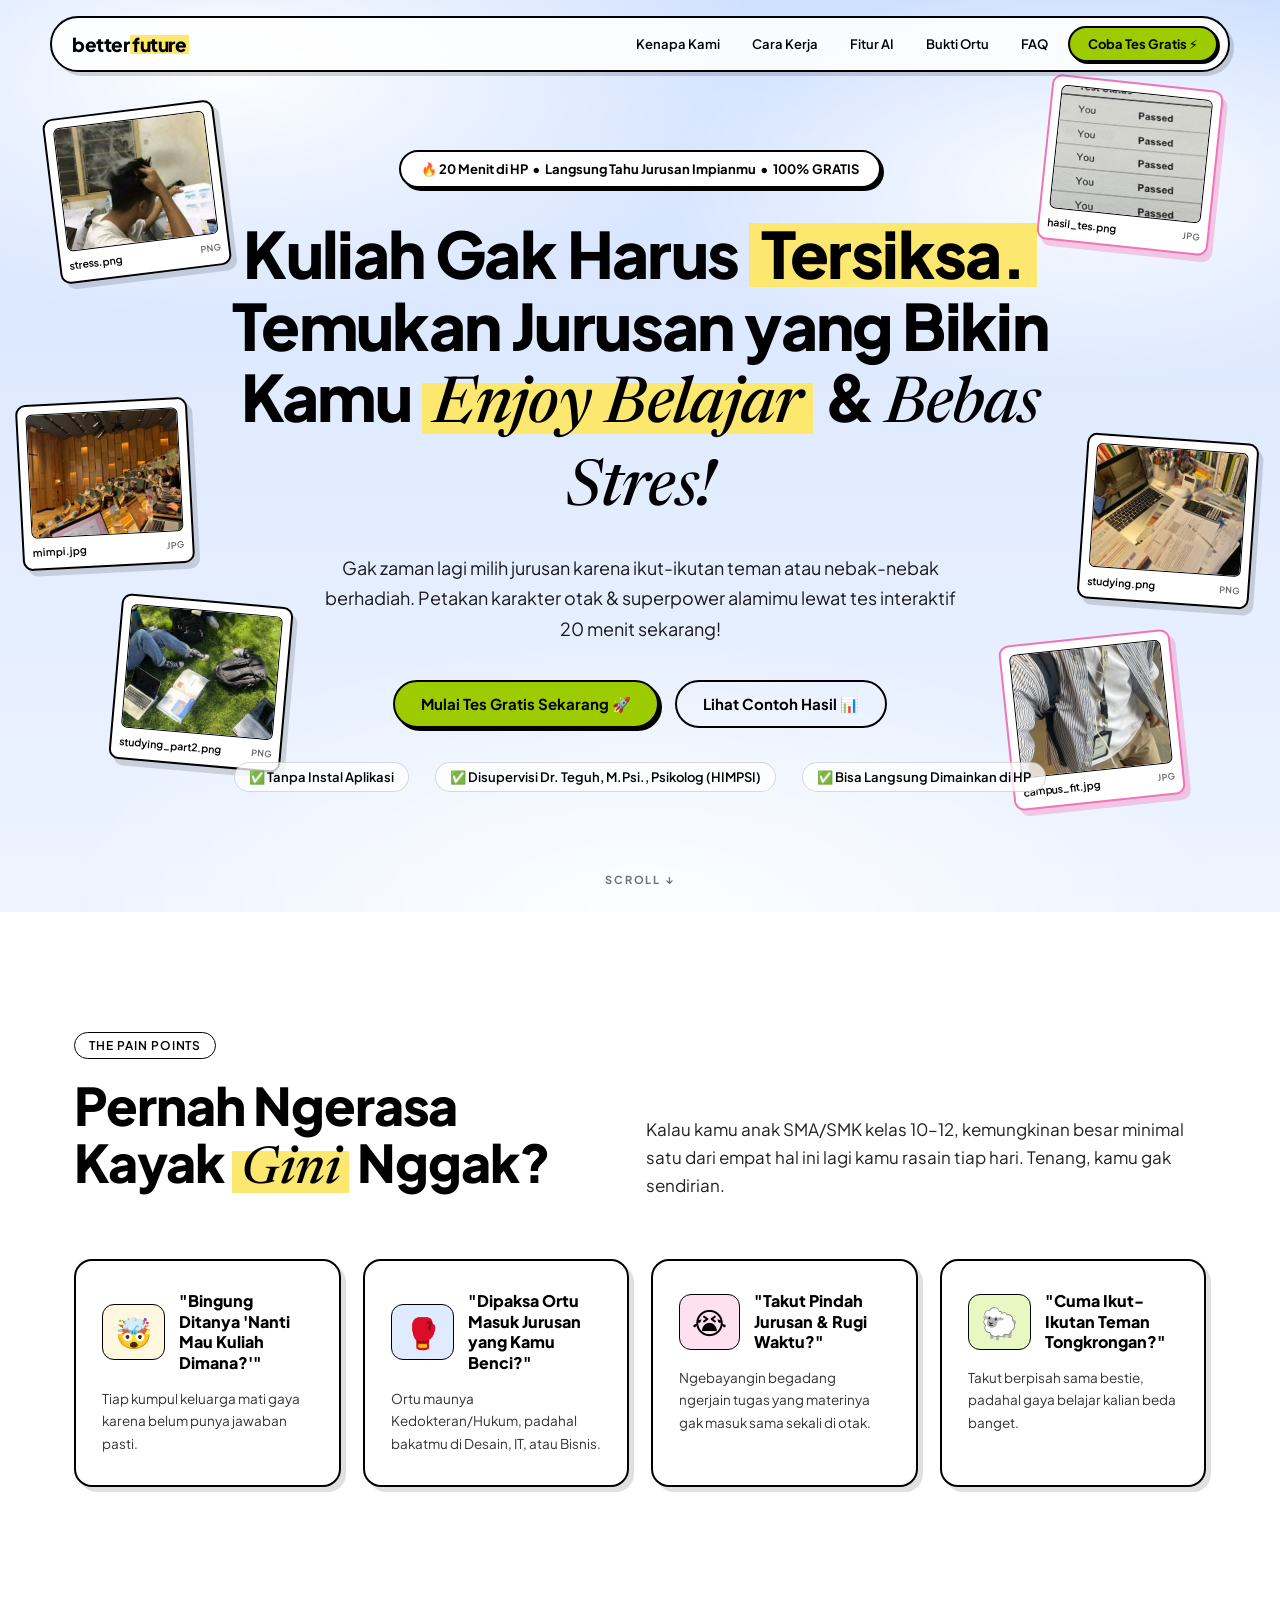
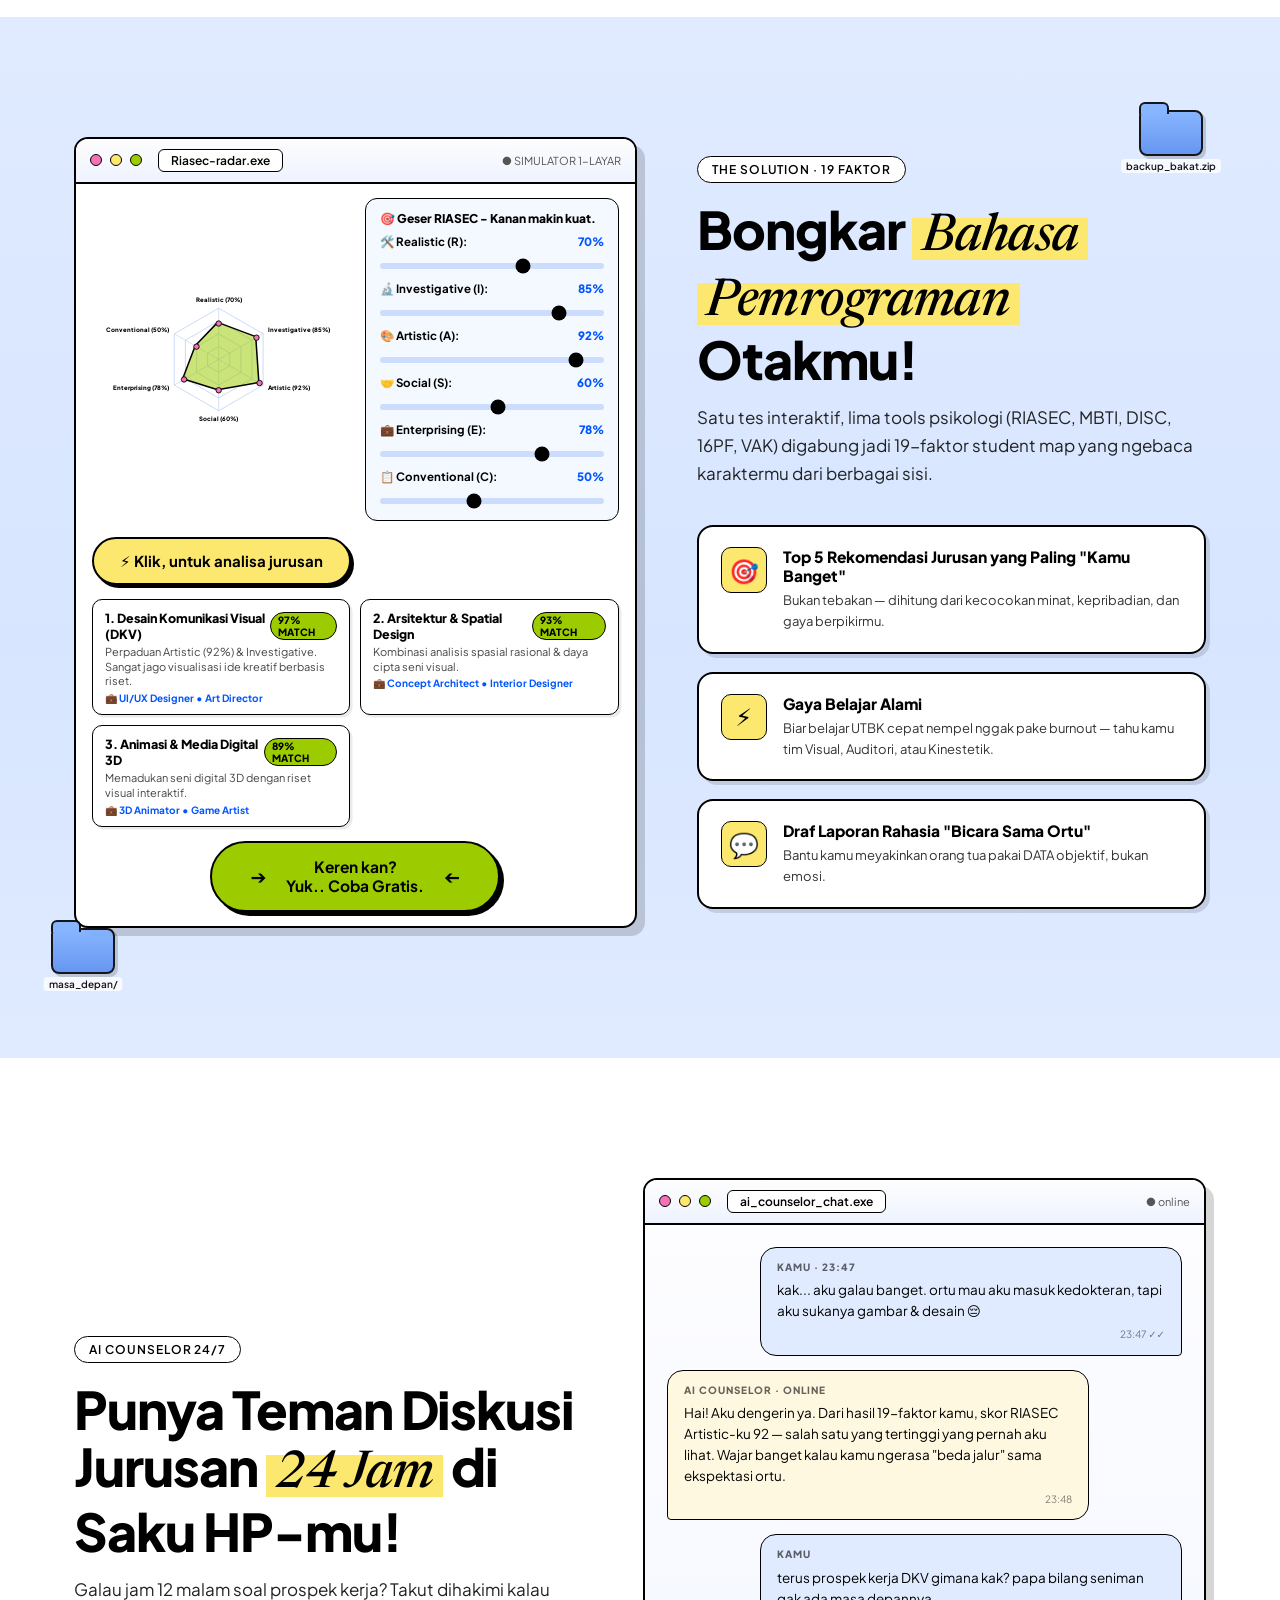
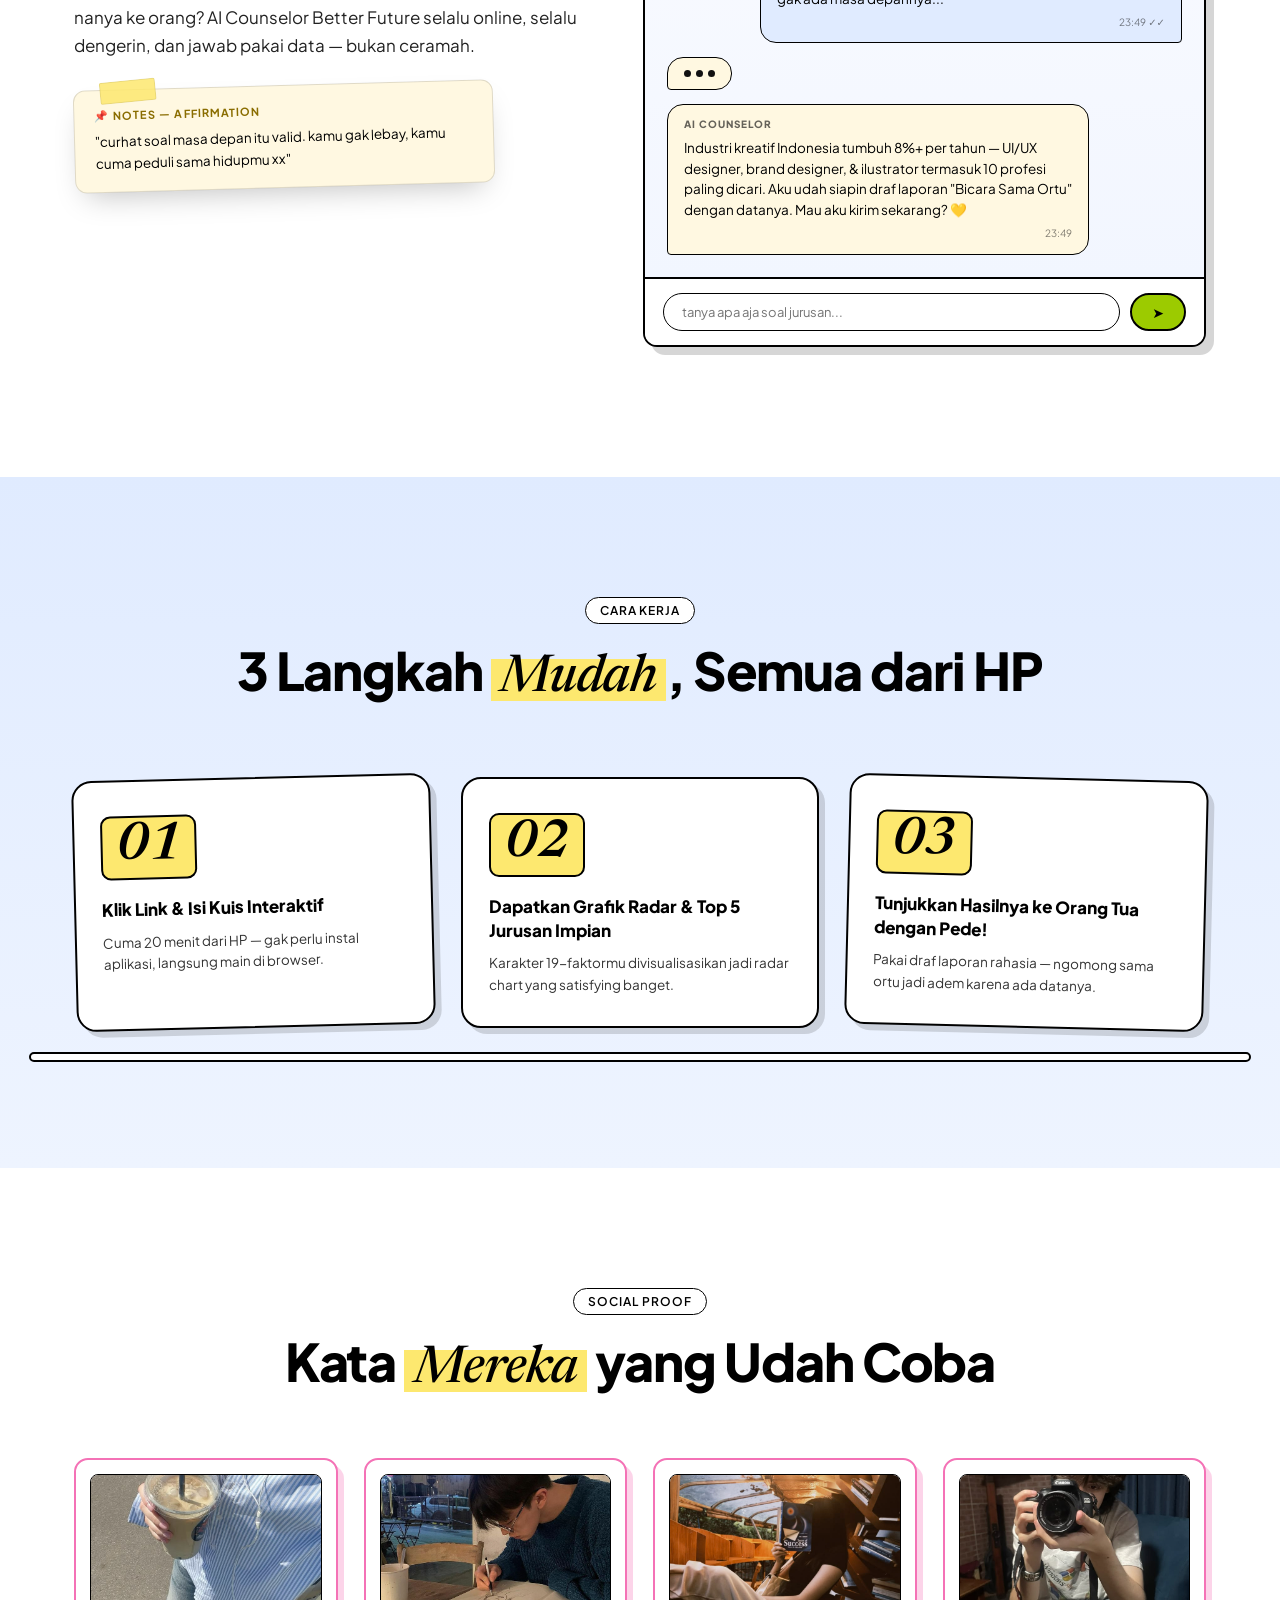
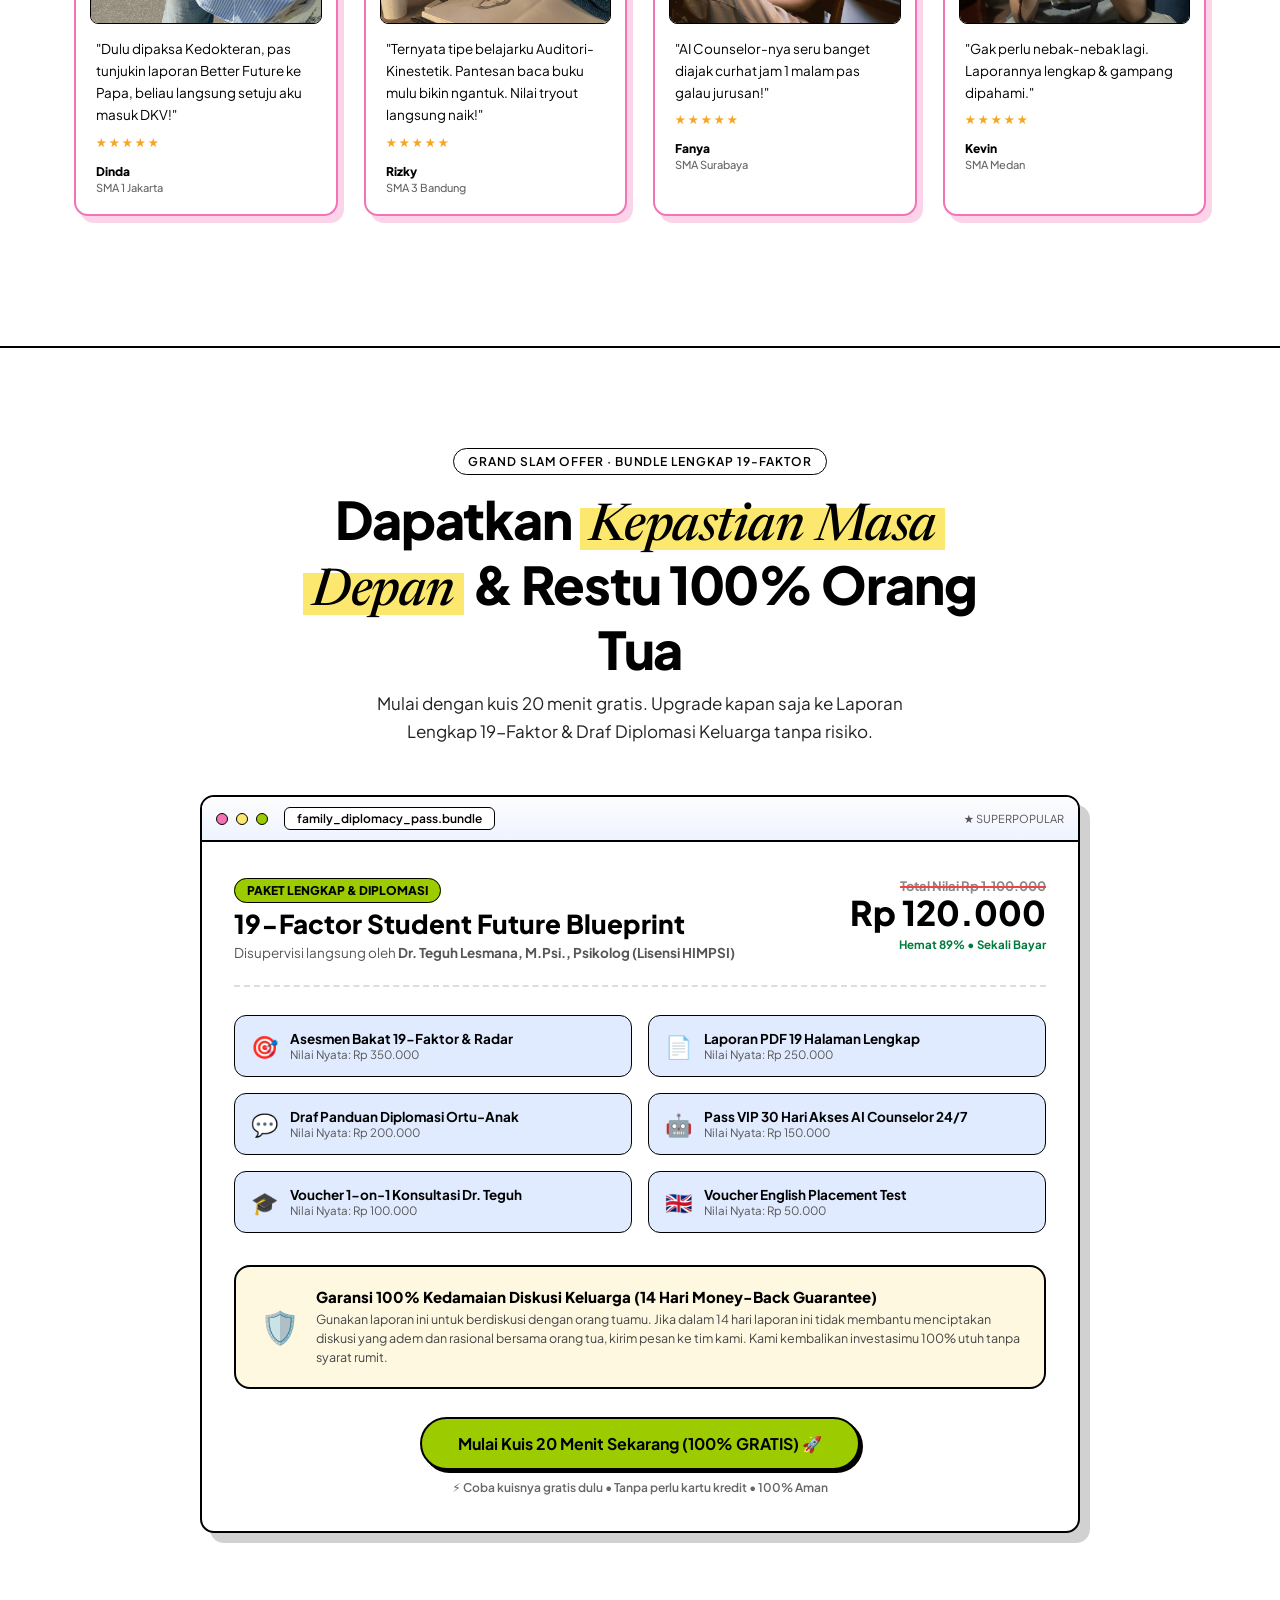
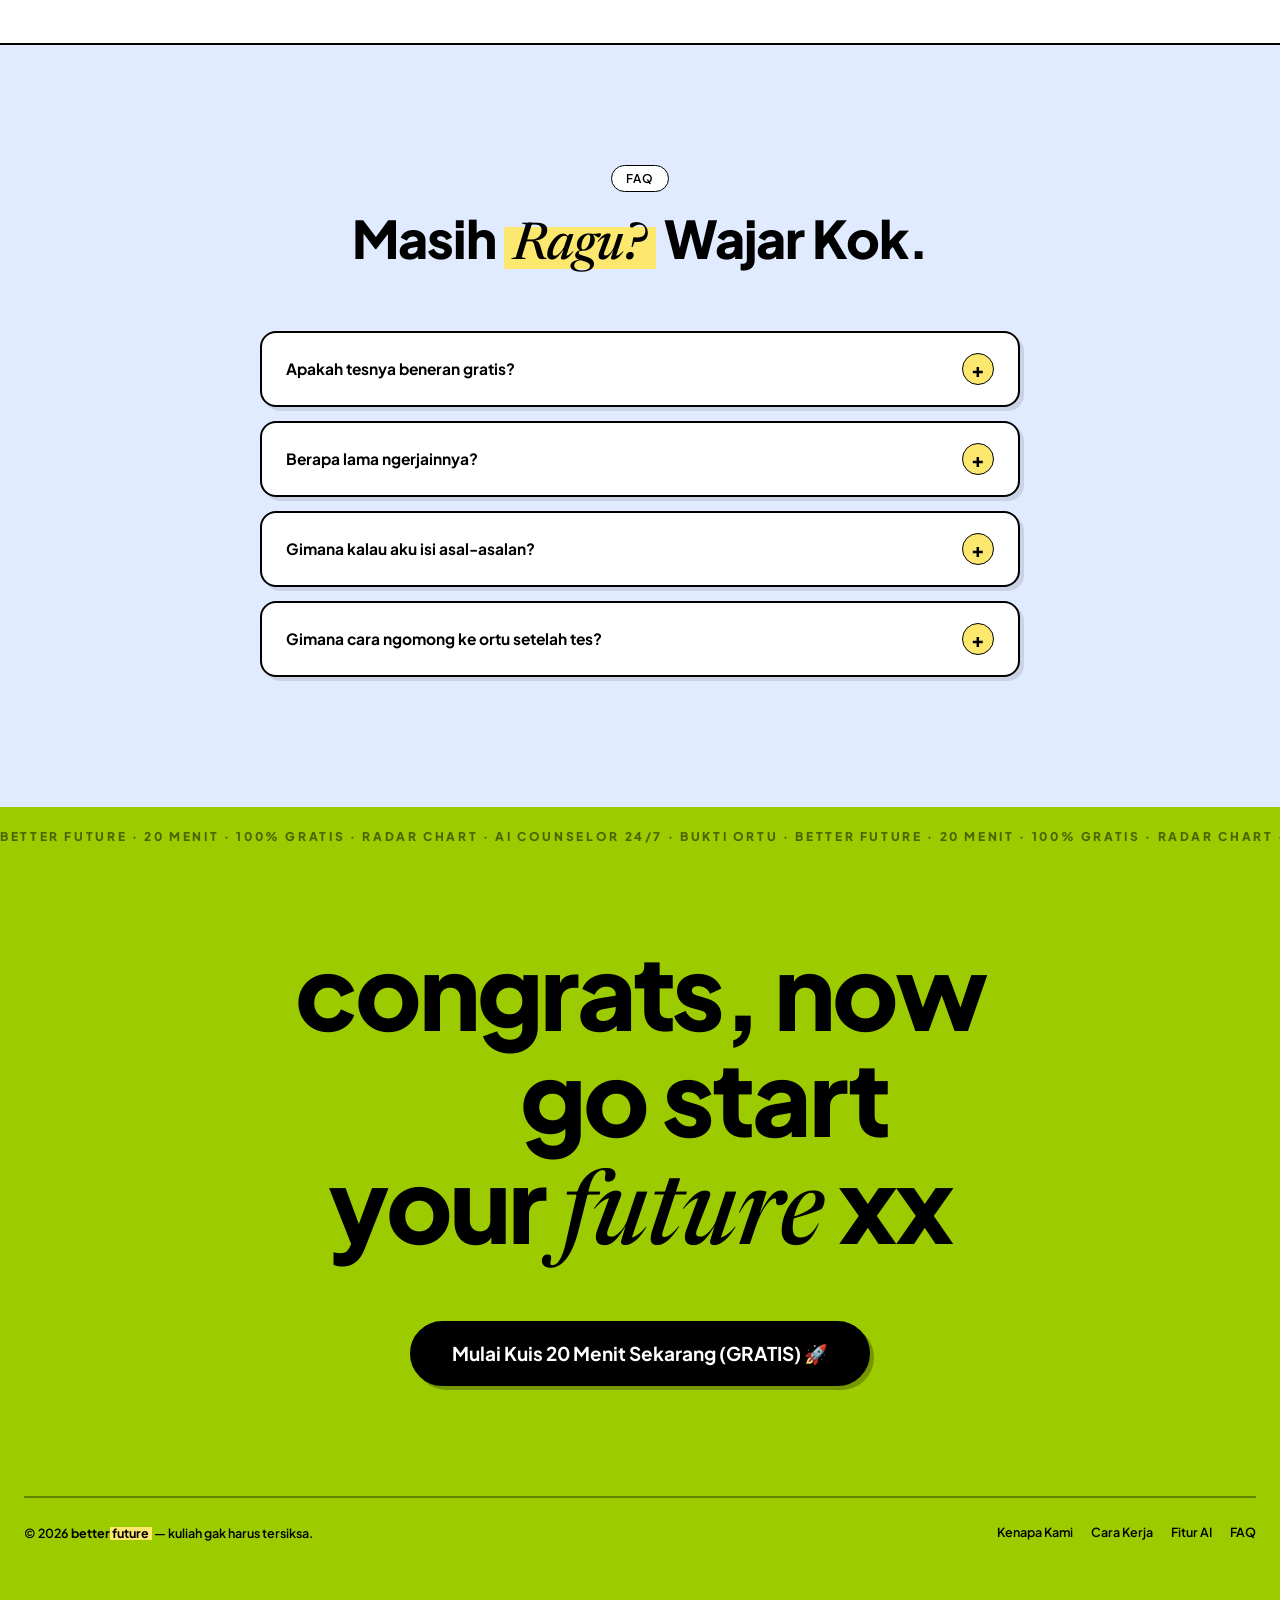
==== commit 4321bfbc: "feat: update offer section to match LP 100JT bundle items, Total Value Rp 1.100.000 crossed out to R" ====
--- a/index.html
+++ b/index.html
@@ -664,10 +664,11 @@
 
 
 <!-- ============ GRAND SLAM OFFER & VALUE STACK ============ -->
+<!-- ============ GRAND SLAM OFFER & VALUE STACK (LP 100JT SET) ============ -->
 <section class="offer-sec" id="paket-lengkap" style="background:var(--white);padding:100px 0 110px;border-top:2px solid var(--ink);border-bottom:2px solid var(--ink);position:relative">
   <div class="wrap">
     <div style="text-align:center;max-width:720px;margin:0 auto 50px" class="reveal">
-      <span class="tag">GRAND SLAM OFFER · PILIHAN TERFAVORIT SISWA &amp; ORTU</span>
+      <span class="tag">GRAND SLAM OFFER · BUNDLE LENGKAP 19-FAKTOR</span>
       <h2 class="sec-head" style="margin-top:16px">Dapatkan <span class="it hl">Kepastian Masa Depan</span> &amp; Restu 100% Orang Tua</h2>
       <p class="sec-sub" style="margin:12px auto 0">Mulai dengan kuis 20 menit gratis. Upgrade kapan saja ke Laporan Lengkap 19-Faktor &amp; Draf Diplomasi Keluarga tanpa risiko.</p>
     </div>
@@ -686,32 +687,37 @@
             <p style="font-size:13.5px;color:#555;margin-top:4px">Disupervisi langsung oleh <b>Dr. Teguh Lesmana, M.Psi., Psikolog (Lisensi HIMPSI)</b></p>
           </div>
           <div style="text-align:right">
-            <div style="font-size:13px;text-decoration:line-through;color:#888;font-weight:600">Total Value: Rp 1.250.000</div>
-            <div style="font-size:32px;font-weight:800;color:var(--ink);line-height:1.1">Rp 149.000</div>
-            <span style="font-size:11px;font-weight:700;color:#007a3d">Hemat 88% • Sekali Bayar</span>
-          </div>
-        </div>
-
+            <div style="font-size:13px;text-decoration:line-through;text-decoration-color:#ef4444;text-decoration-thickness:2px;color:#888;font-weight:700">Total Nilai Rp 1.100.000</div>
+            <div style="font-size:34px;font-weight:800;color:var(--ink);line-height:1.1">Rp 120.000</div>
+            <span style="font-size:11.5px;font-weight:700;color:#007a3d">Hemat 89% • Sekali Bayar</span>
+          </div>
+        </div>
+
+        <!-- 6 Value Stack Items from LP 100JT -->
         <div style="display:grid;grid-template-columns:repeat(auto-fit,minmax(280px,1fr));gap:16px;margin-bottom:32px">
           <div style="background:var(--cloud);border:1.5px solid var(--ink);border-radius:12px;padding:14px 16px;display:flex;align-items:center;gap:12px">
             <span style="font-size:22px">🎯</span>
-            <div><div style="font-size:13.5px;font-weight:700">19-Factor Student Map (19 Halaman PDF)</div><div style="font-size:11.5px;color:#555">Nilai Nyata: Rp 500.000</div></div>
+            <div><div style="font-size:13.5px;font-weight:700">Asesmen Bakat 19-Faktor &amp; Radar</div><div style="font-size:11.5px;color:#555">Nilai Nyata: Rp 350.000</div></div>
+          </div>
+          <div style="background:var(--cloud);border:1.5px solid var(--ink);border-radius:12px;padding:14px 16px;display:flex;align-items:center;gap:12px">
+            <span style="font-size:22px">📄</span>
+            <div><div style="font-size:13.5px;font-weight:700">Laporan PDF 19 Halaman Lengkap</div><div style="font-size:11.5px;color:#555">Nilai Nyata: Rp 250.000</div></div>
           </div>
           <div style="background:var(--cloud);border:1.5px solid var(--ink);border-radius:12px;padding:14px 16px;display:flex;align-items:center;gap:12px">
             <span style="font-size:22px">💬</span>
-            <div><div style="font-size:13.5px;font-weight:700">Draf Laporan Rahasia "Bicara Sama Ortu"</div><div style="font-size:11.5px;color:#555">Nilai Nyata: Rp 250.000</div></div>
+            <div><div style="font-size:13.5px;font-weight:700">Draf Panduan Diplomasi Ortu-Anak</div><div style="font-size:11.5px;color:#555">Nilai Nyata: Rp 200.000</div></div>
           </div>
           <div style="background:var(--cloud);border:1.5px solid var(--ink);border-radius:12px;padding:14px 16px;display:flex;align-items:center;gap:12px">
-            <span style="font-size:22px">⚡</span>
-            <div><div style="font-size:13.5px;font-weight:700">Panduan Gaya Belajar VAK &amp; UTBK/SNBT</div><div style="font-size:11.5px;color:#555">Nilai Nyata: Rp 200.000</div></div>
+            <span style="font-size:22px">🤖</span>
+            <div><div style="font-size:13.5px;font-weight:700">Pass VIP 30 Hari Akses AI Counselor 24/7</div><div style="font-size:11.5px;color:#555">Nilai Nyata: Rp 150.000</div></div>
           </div>
           <div style="background:var(--cloud);border:1.5px solid var(--ink);border-radius:12px;padding:14px 16px;display:flex;align-items:center;gap:12px">
-            <span style="font-size:22px">📈</span>
-            <div><div style="font-size:13.5px;font-weight:700">Matriks Prospek Karir &amp; Tren Gaji 2026-2030</div><div style="font-size:11.5px;color:#555">Nilai Nyata: Rp 150.000</div></div>
-          </div>
-          <div style="background:var(--cloud);border:1.5px solid var(--ink);border-radius:12px;padding:14px 16px;display:flex;align-items:center;gap:12px;grid-column:1/-1">
-            <span style="font-size:22px">🤖</span>
-            <div><div style="font-size:13.5px;font-weight:700">Pass VIP 30 Hari Akses 24/7 AI Counselor Teman Curhat Jurusan</div><div style="font-size:11.5px;color:#555">Nilai Nyata: Rp 150.000</div></div>
+            <span style="font-size:22px">🎓</span>
+            <div><div style="font-size:13.5px;font-weight:700">Voucher 1-on-1 Konsultasi Dr. Teguh</div><div style="font-size:11.5px;color:#555">Nilai Nyata: Rp 100.000</div></div>
+          </div>
+          <div style="background:var(--cloud);border:1.5px solid var(--ink);border-radius:12px;padding:14px 16px;display:flex;align-items:center;gap:12px">
+            <span style="font-size:22px">🇬🇧</span>
+            <div><div style="font-size:13.5px;font-weight:700">Voucher English Placement Test</div><div style="font-size:11.5px;color:#555">Nilai Nyata: Rp 50.000</div></div>
           </div>
         </div>
 
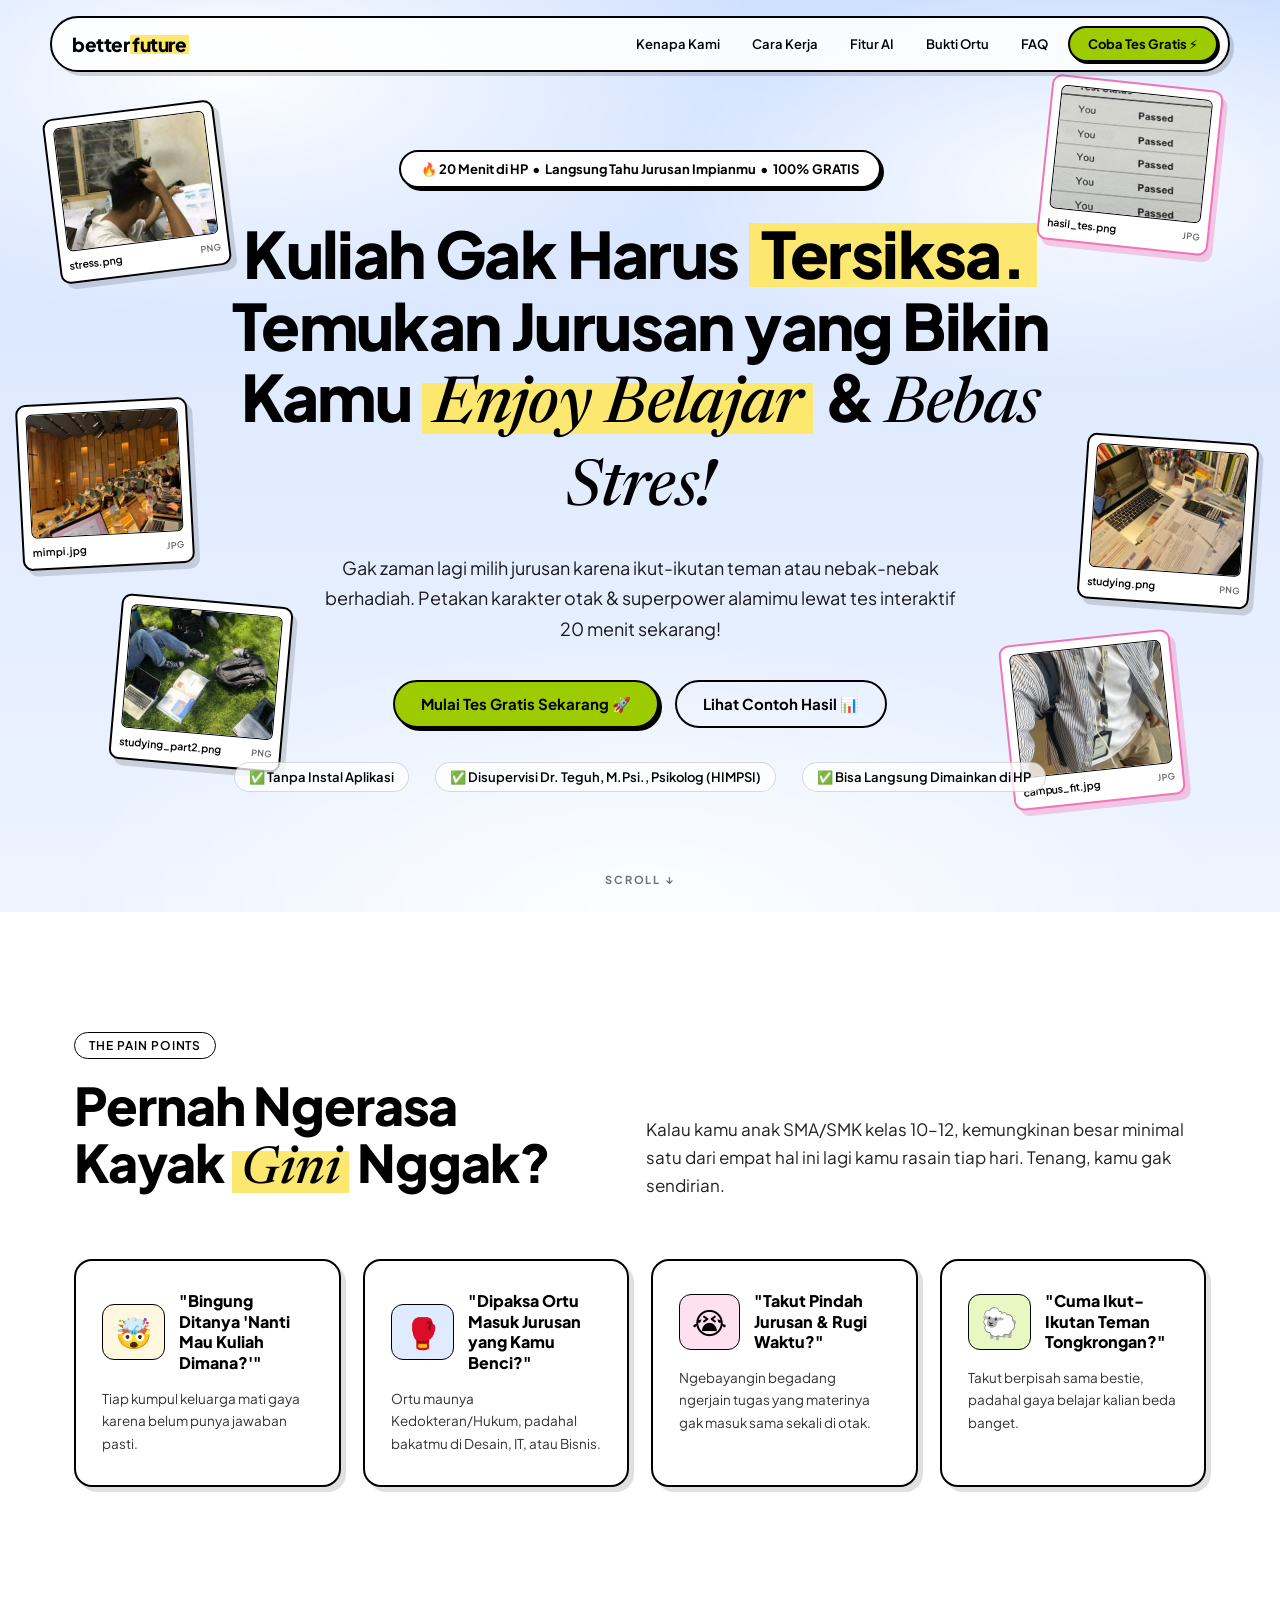
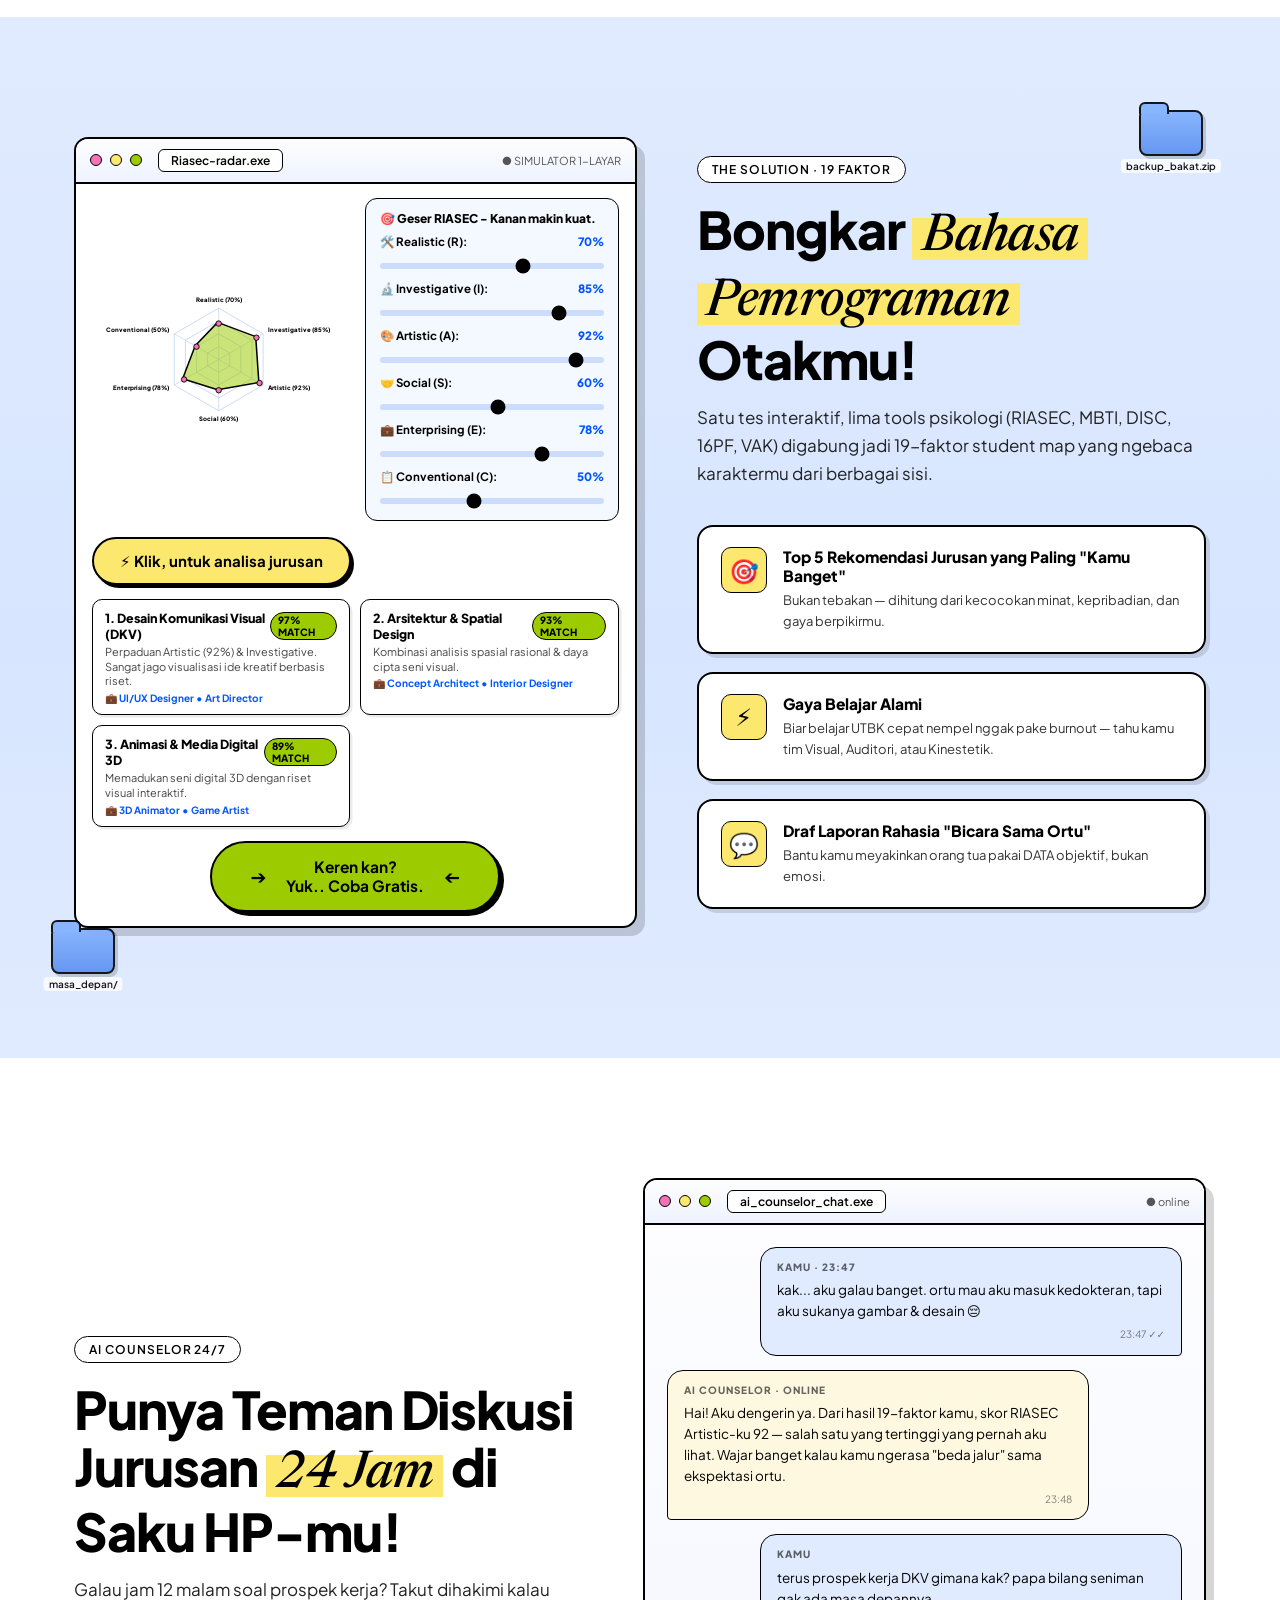
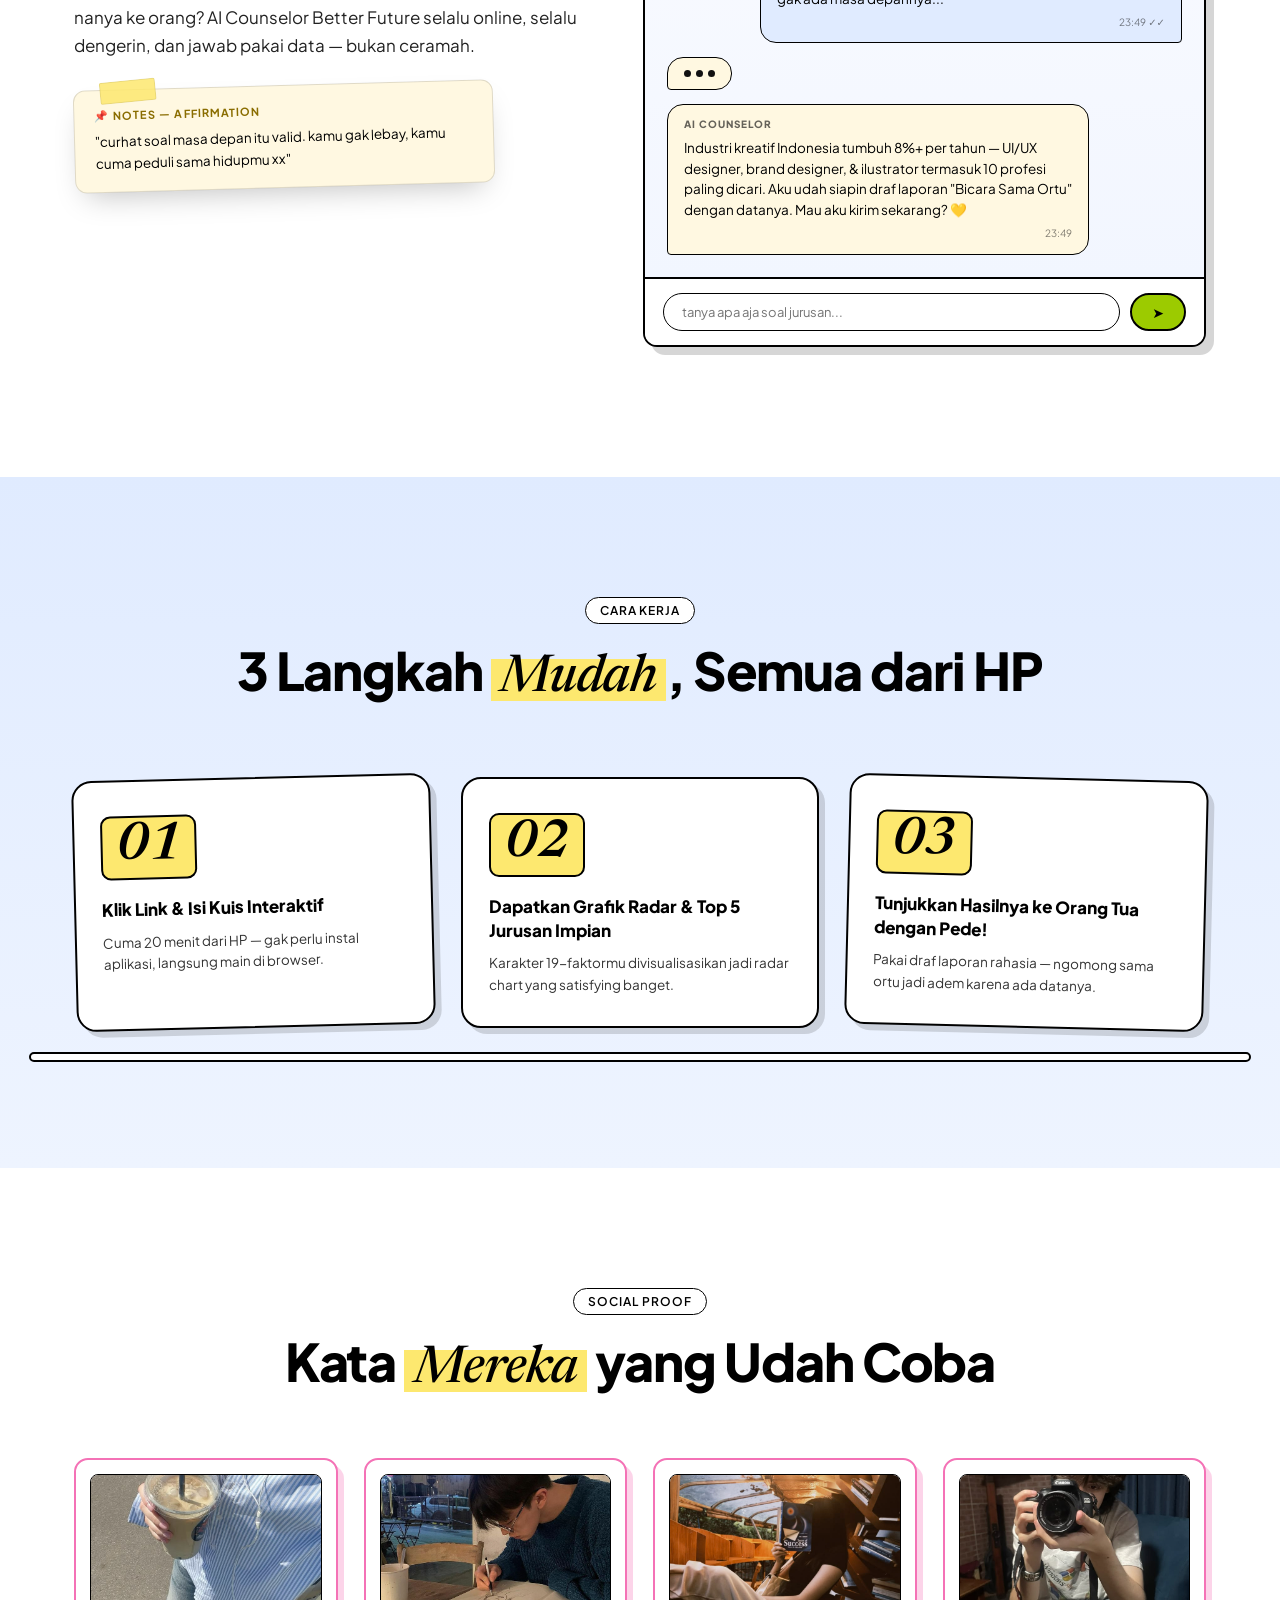
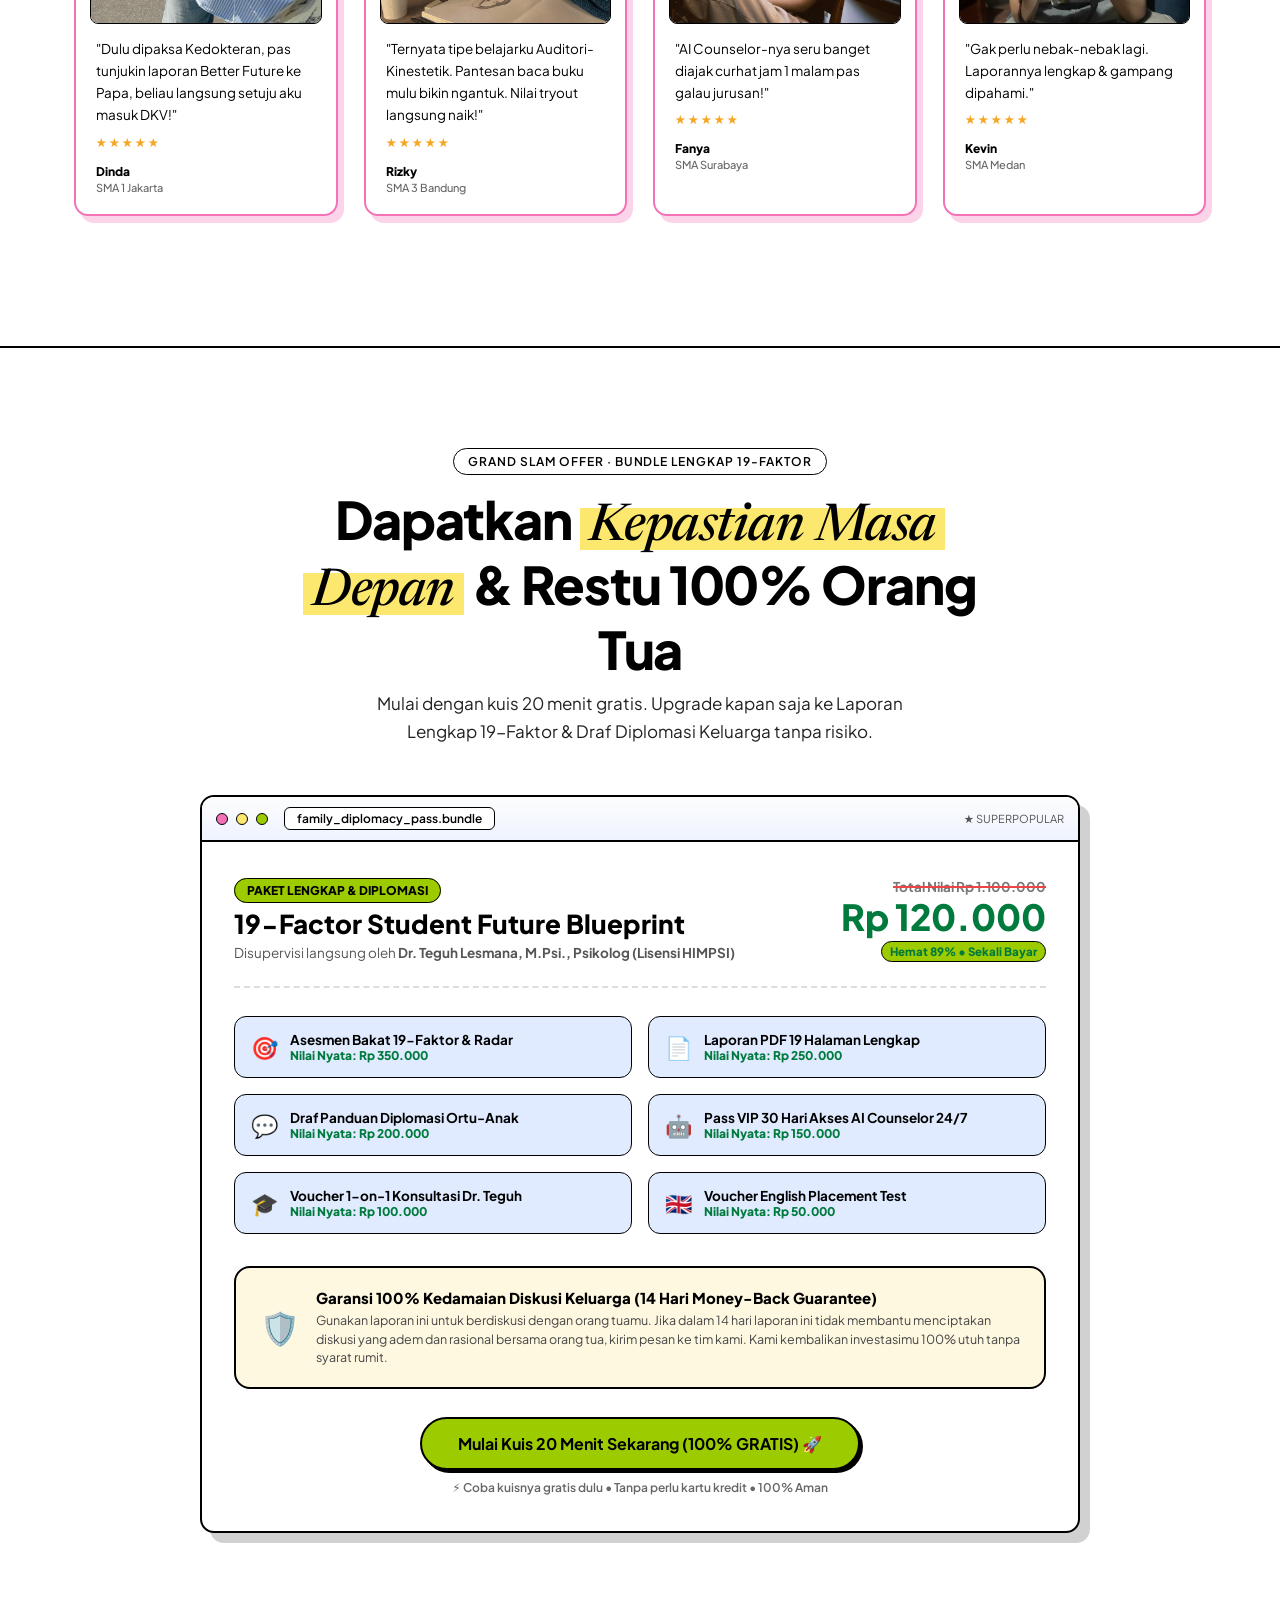
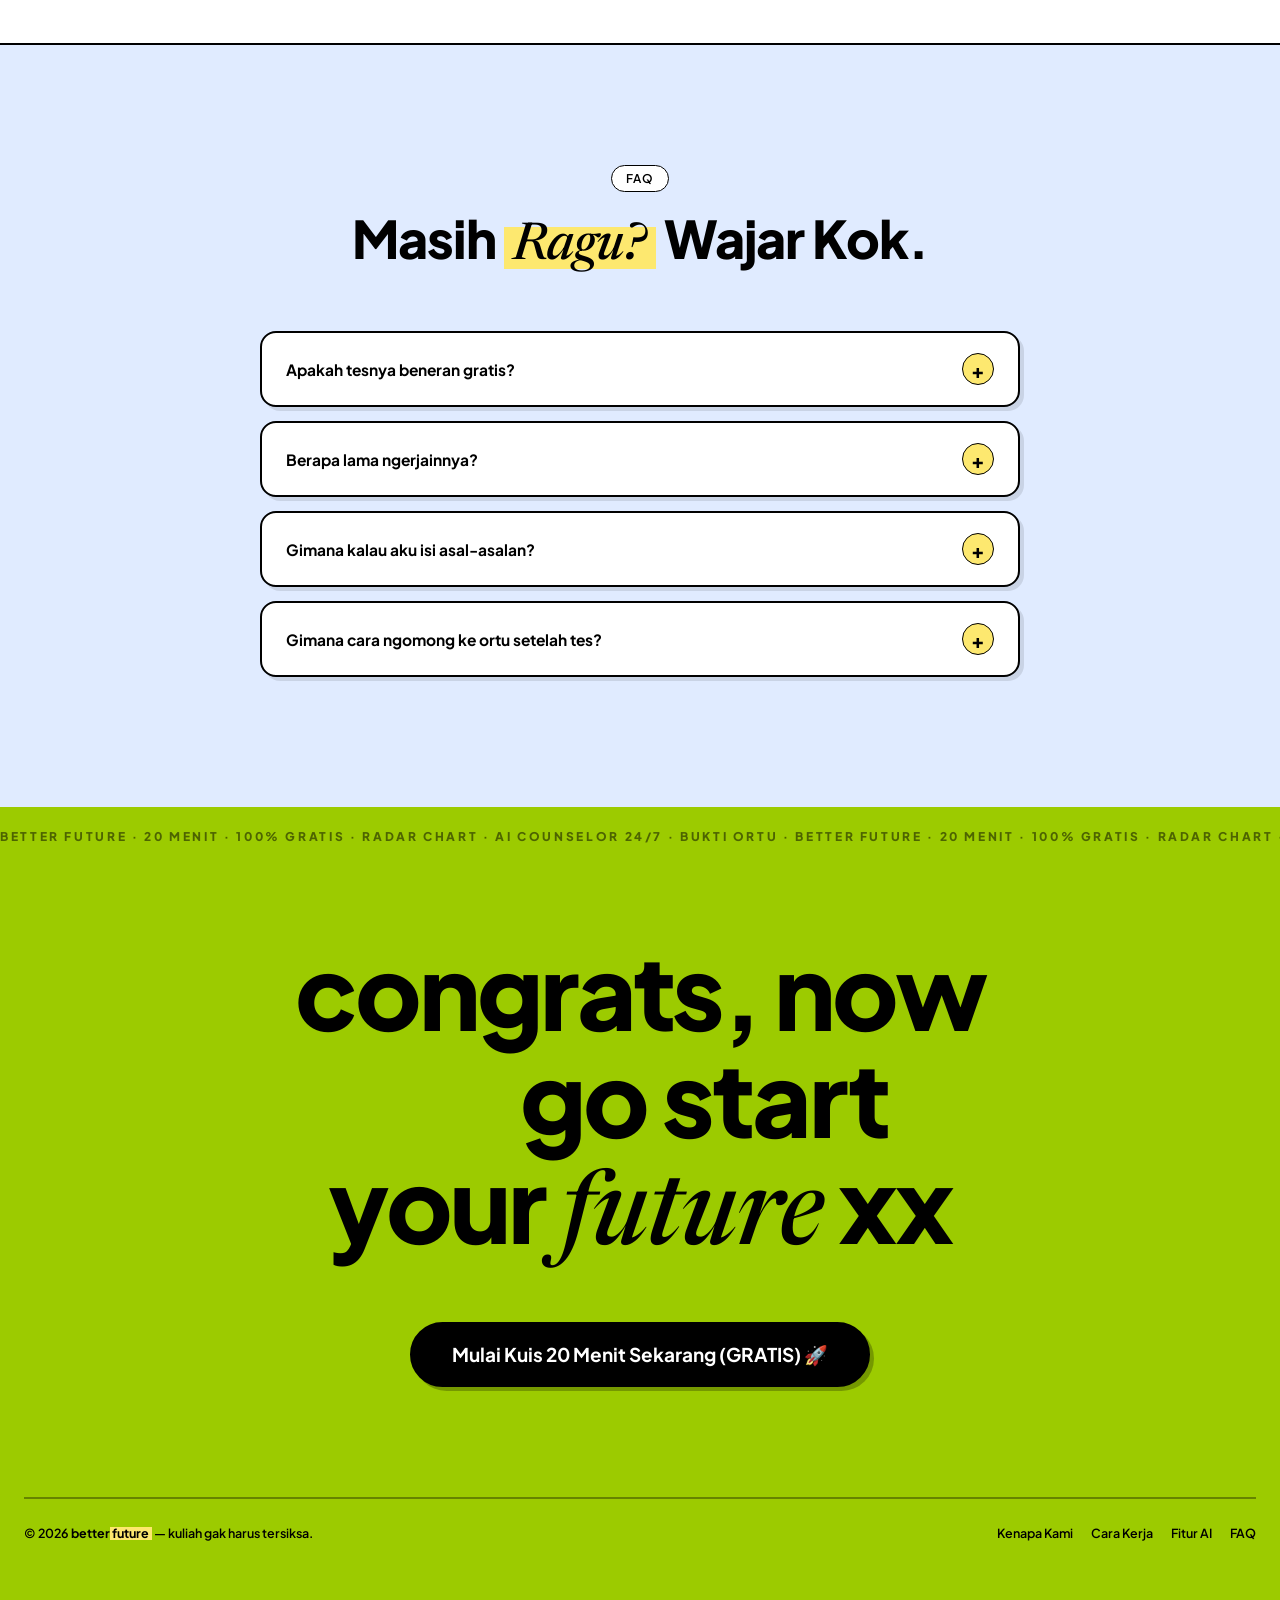
==== commit d5548712: "style: position Rp 120.000 below Total Nilai and format Nilai Nyata text in bold green font" ====
--- a/index.html
+++ b/index.html
@@ -687,9 +687,9 @@
             <p style="font-size:13.5px;color:#555;margin-top:4px">Disupervisi langsung oleh <b>Dr. Teguh Lesmana, M.Psi., Psikolog (Lisensi HIMPSI)</b></p>
           </div>
           <div style="text-align:right">
-            <div style="font-size:13px;text-decoration:line-through;text-decoration-color:#ef4444;text-decoration-thickness:2px;color:#888;font-weight:700">Total Nilai Rp 1.100.000</div>
-            <div style="font-size:34px;font-weight:800;color:var(--ink);line-height:1.1">Rp 120.000</div>
-            <span style="font-size:11.5px;font-weight:700;color:#007a3d">Hemat 89% • Sekali Bayar</span>
+            <div style="font-size:13.5px;text-decoration:line-through;text-decoration-color:#ef4444;text-decoration-thickness:2px;color:#777;font-weight:700">Total Nilai Rp 1.100.000</div>
+            <div style="font-size:36px;font-weight:800;color:#007a3d;line-height:1.1;margin-top:2px">Rp 120.000</div>
+            <span style="font-size:11.5px;font-weight:800;color:#007a3d;background:var(--lime);border:1px solid var(--ink);border-radius:999px;padding:2px 8px;display:inline-block;margin-top:4px">Hemat 89% • Sekali Bayar</span>
           </div>
         </div>
 
@@ -697,27 +697,27 @@
         <div style="display:grid;grid-template-columns:repeat(auto-fit,minmax(280px,1fr));gap:16px;margin-bottom:32px">
           <div style="background:var(--cloud);border:1.5px solid var(--ink);border-radius:12px;padding:14px 16px;display:flex;align-items:center;gap:12px">
             <span style="font-size:22px">🎯</span>
-            <div><div style="font-size:13.5px;font-weight:700">Asesmen Bakat 19-Faktor &amp; Radar</div><div style="font-size:11.5px;color:#555">Nilai Nyata: Rp 350.000</div></div>
+            <div><div style="font-size:13.5px;font-weight:700">Asesmen Bakat 19-Faktor &amp; Radar</div><div style="font-size:12px;color:#007a3d;font-weight:800">Nilai Nyata: Rp 350.000</div></div>
           </div>
           <div style="background:var(--cloud);border:1.5px solid var(--ink);border-radius:12px;padding:14px 16px;display:flex;align-items:center;gap:12px">
             <span style="font-size:22px">📄</span>
-            <div><div style="font-size:13.5px;font-weight:700">Laporan PDF 19 Halaman Lengkap</div><div style="font-size:11.5px;color:#555">Nilai Nyata: Rp 250.000</div></div>
+            <div><div style="font-size:13.5px;font-weight:700">Laporan PDF 19 Halaman Lengkap</div><div style="font-size:12px;color:#007a3d;font-weight:800">Nilai Nyata: Rp 250.000</div></div>
           </div>
           <div style="background:var(--cloud);border:1.5px solid var(--ink);border-radius:12px;padding:14px 16px;display:flex;align-items:center;gap:12px">
             <span style="font-size:22px">💬</span>
-            <div><div style="font-size:13.5px;font-weight:700">Draf Panduan Diplomasi Ortu-Anak</div><div style="font-size:11.5px;color:#555">Nilai Nyata: Rp 200.000</div></div>
+            <div><div style="font-size:13.5px;font-weight:700">Draf Panduan Diplomasi Ortu-Anak</div><div style="font-size:12px;color:#007a3d;font-weight:800">Nilai Nyata: Rp 200.000</div></div>
           </div>
           <div style="background:var(--cloud);border:1.5px solid var(--ink);border-radius:12px;padding:14px 16px;display:flex;align-items:center;gap:12px">
             <span style="font-size:22px">🤖</span>
-            <div><div style="font-size:13.5px;font-weight:700">Pass VIP 30 Hari Akses AI Counselor 24/7</div><div style="font-size:11.5px;color:#555">Nilai Nyata: Rp 150.000</div></div>
+            <div><div style="font-size:13.5px;font-weight:700">Pass VIP 30 Hari Akses AI Counselor 24/7</div><div style="font-size:12px;color:#007a3d;font-weight:800">Nilai Nyata: Rp 150.000</div></div>
           </div>
           <div style="background:var(--cloud);border:1.5px solid var(--ink);border-radius:12px;padding:14px 16px;display:flex;align-items:center;gap:12px">
             <span style="font-size:22px">🎓</span>
-            <div><div style="font-size:13.5px;font-weight:700">Voucher 1-on-1 Konsultasi Dr. Teguh</div><div style="font-size:11.5px;color:#555">Nilai Nyata: Rp 100.000</div></div>
+            <div><div style="font-size:13.5px;font-weight:700">Voucher 1-on-1 Konsultasi Dr. Teguh</div><div style="font-size:12px;color:#007a3d;font-weight:800">Nilai Nyata: Rp 100.000</div></div>
           </div>
           <div style="background:var(--cloud);border:1.5px solid var(--ink);border-radius:12px;padding:14px 16px;display:flex;align-items:center;gap:12px">
             <span style="font-size:22px">🇬🇧</span>
-            <div><div style="font-size:13.5px;font-weight:700">Voucher English Placement Test</div><div style="font-size:11.5px;color:#555">Nilai Nyata: Rp 50.000</div></div>
+            <div><div style="font-size:13.5px;font-weight:700">Voucher English Placement Test</div><div style="font-size:12px;color:#007a3d;font-weight:800">Nilai Nyata: Rp 50.000</div></div>
           </div>
         </div>
 
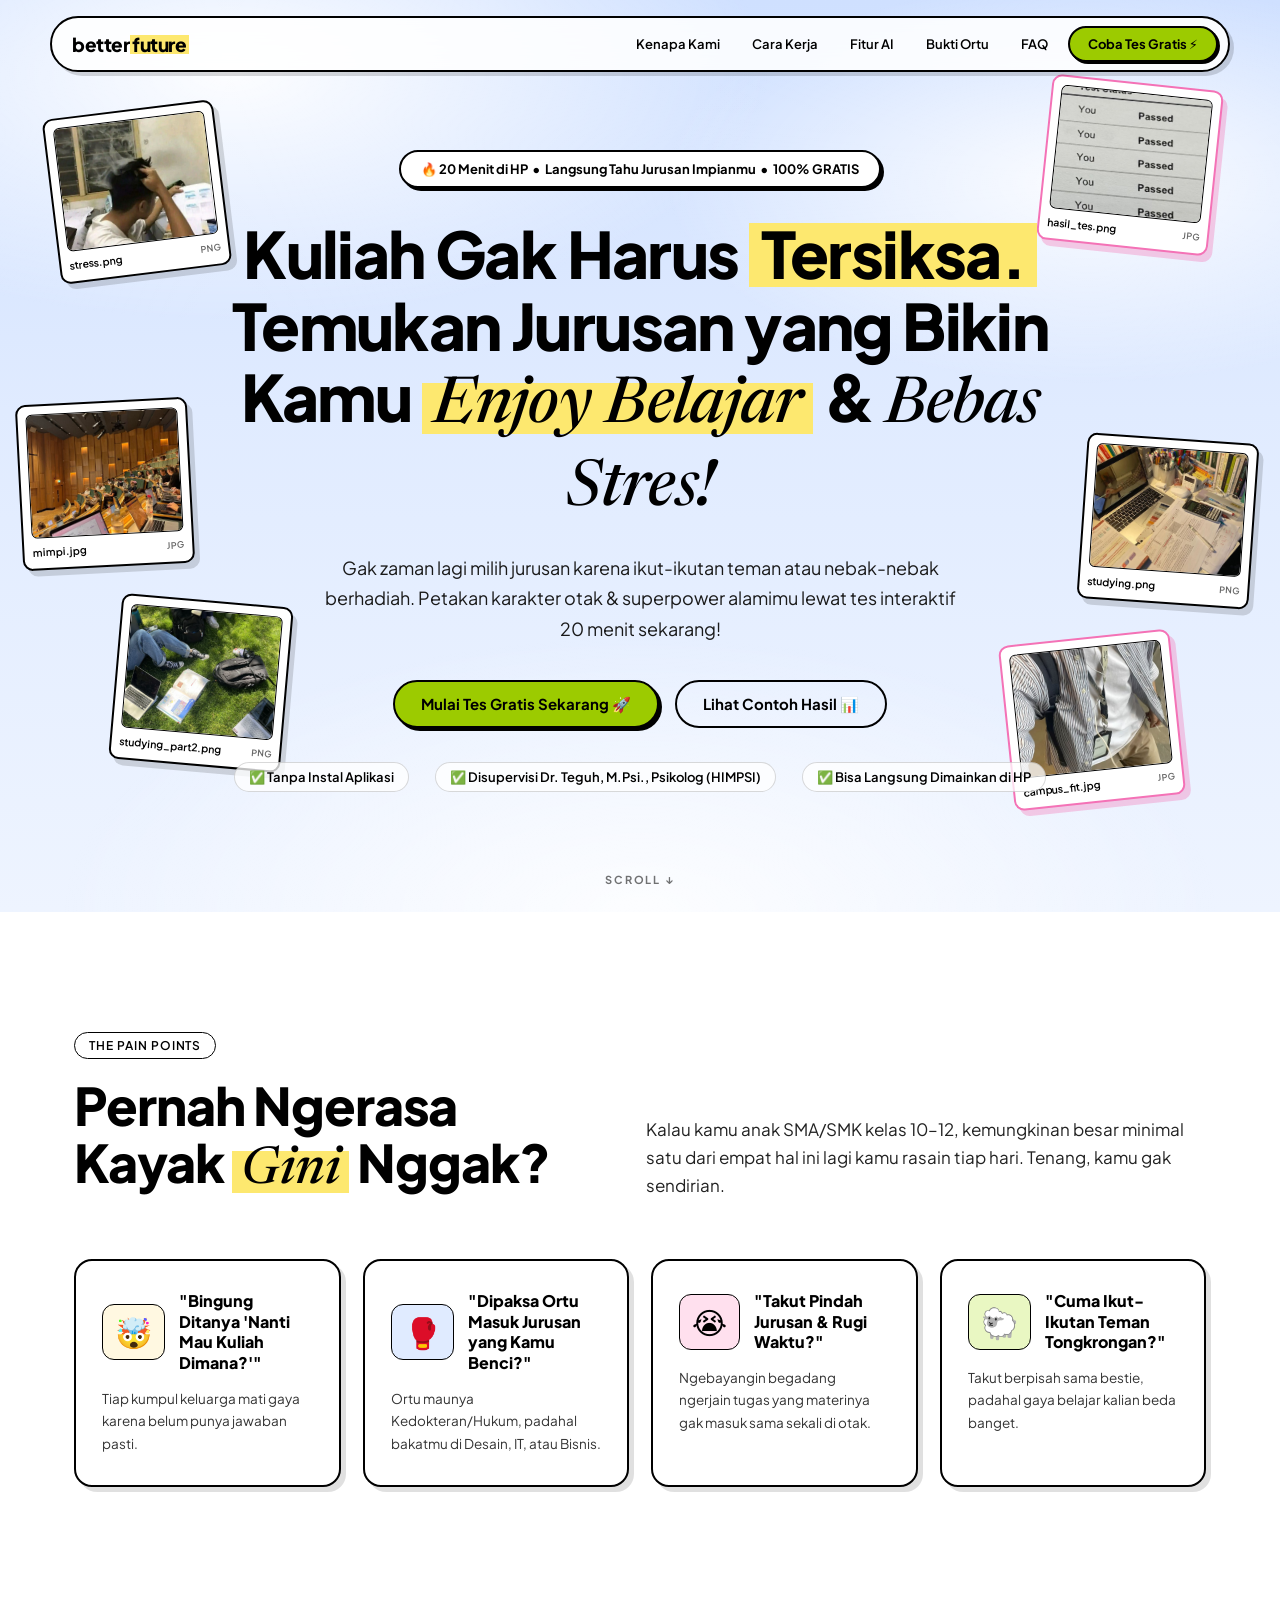
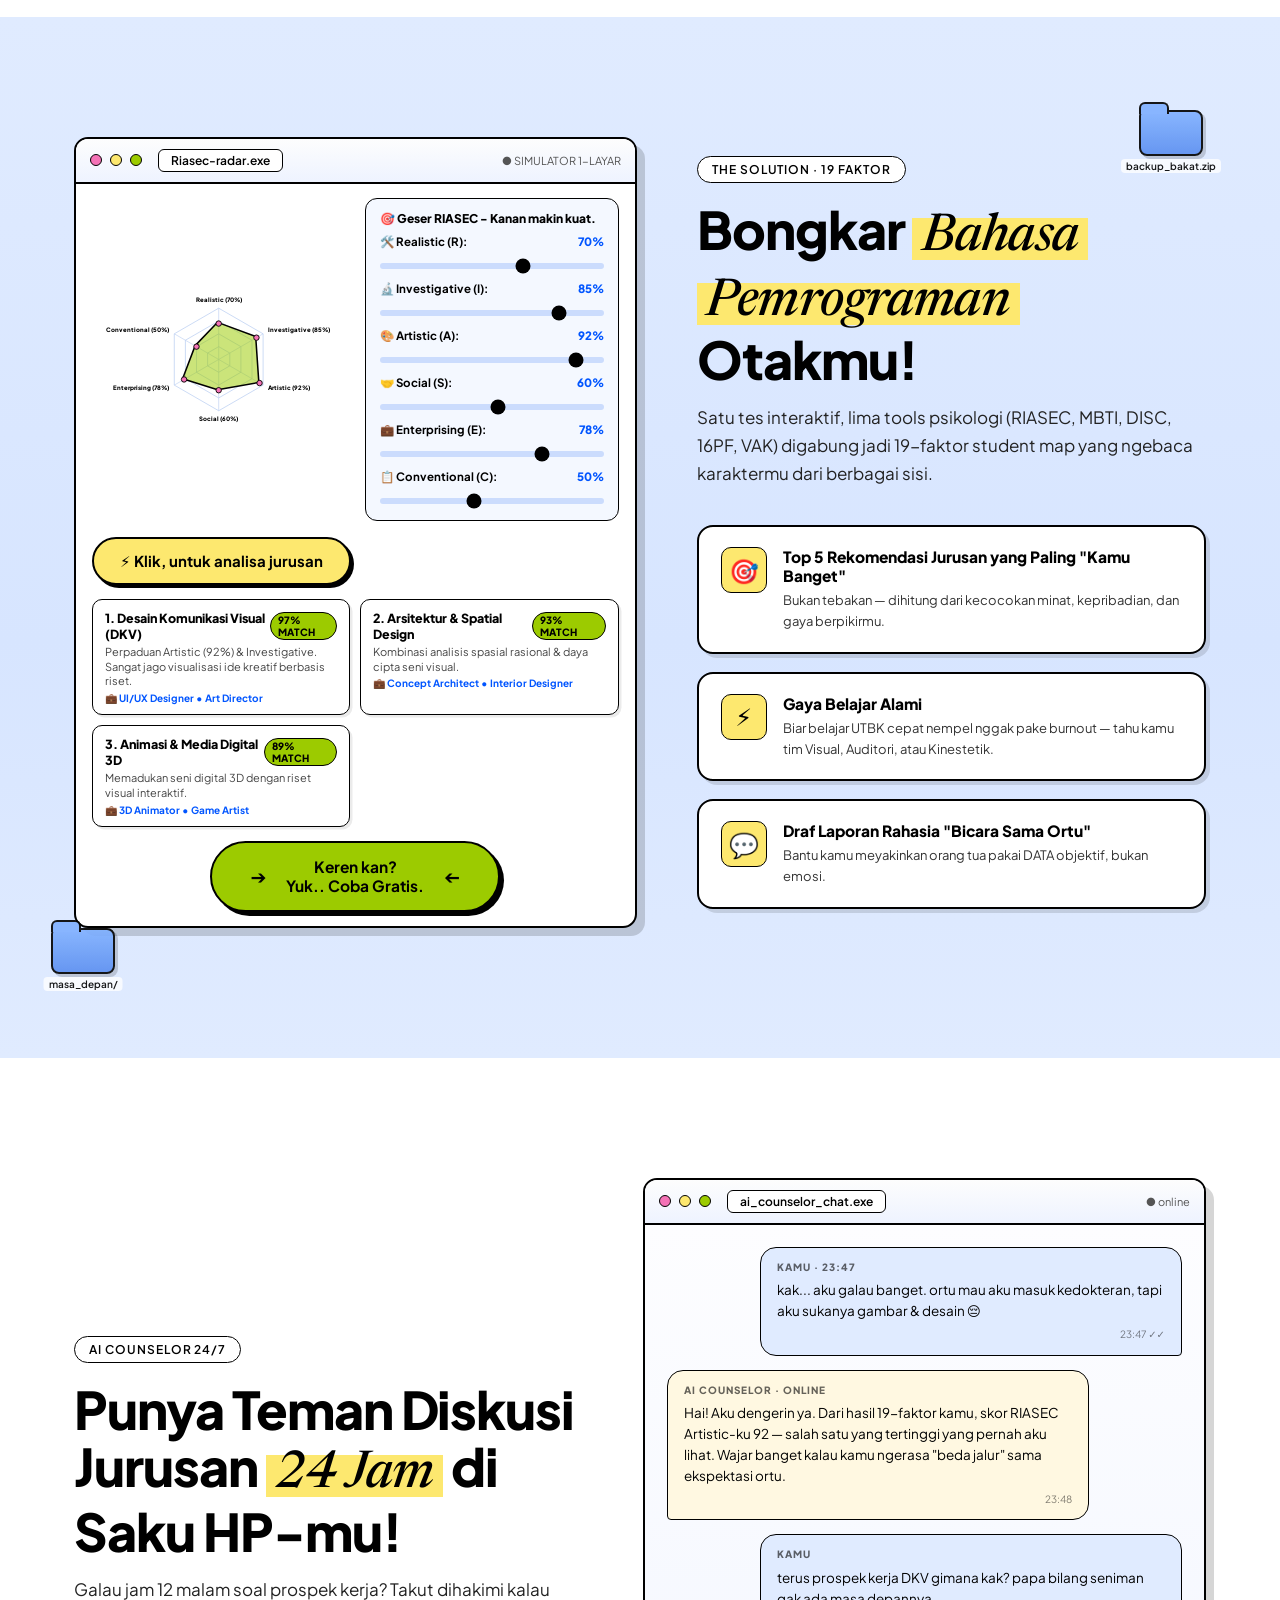
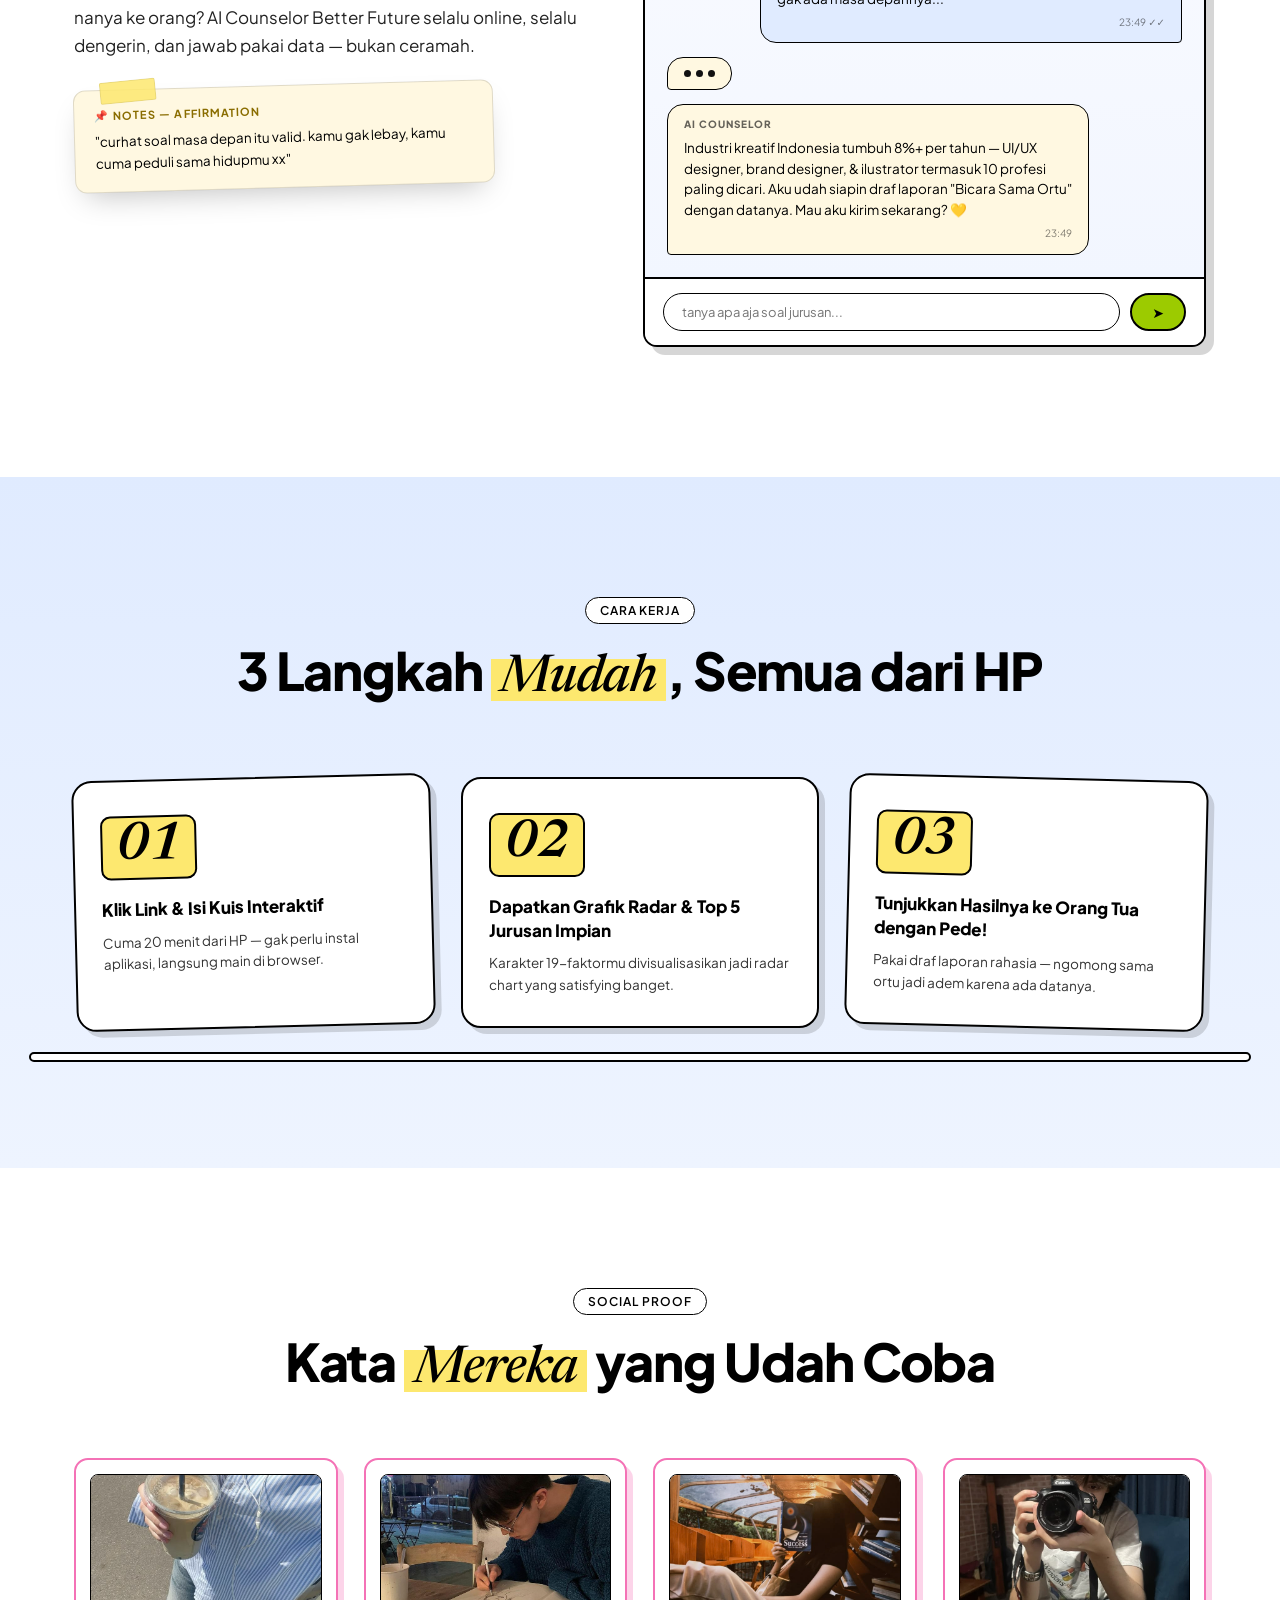
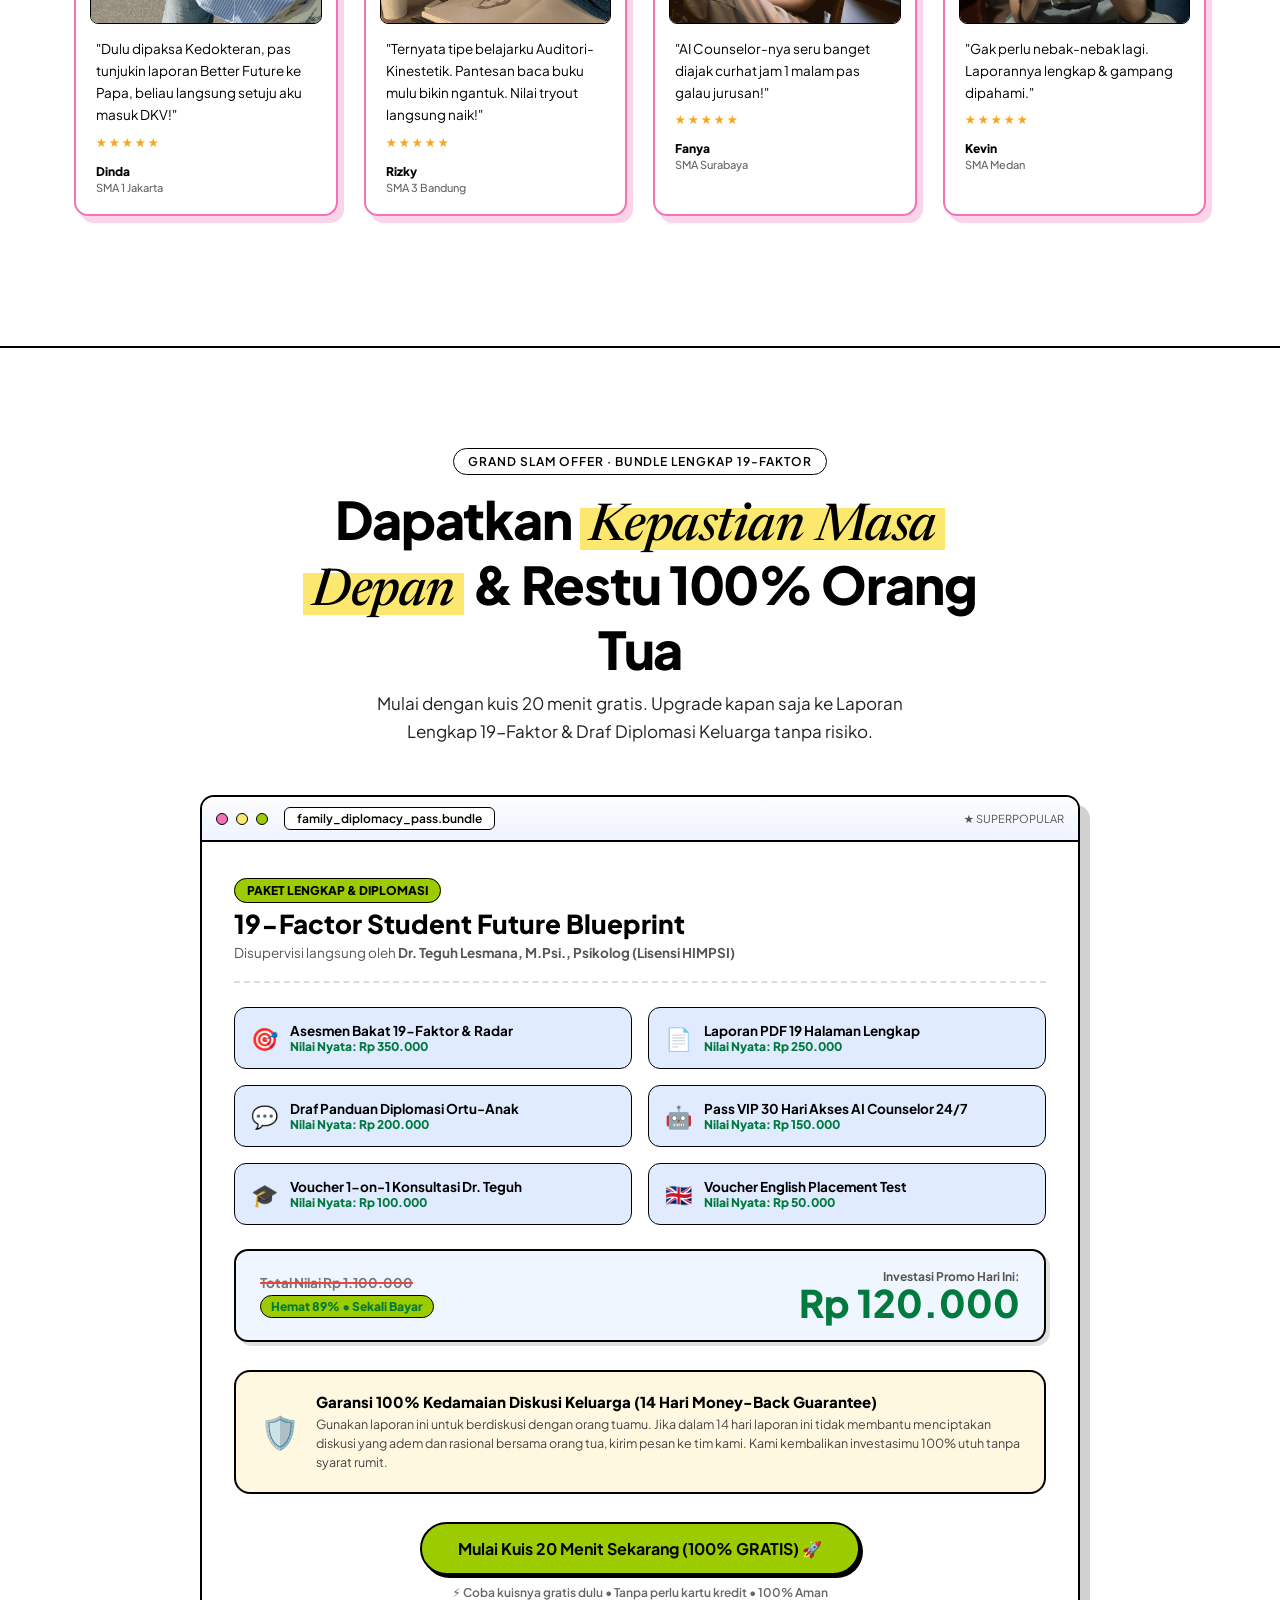
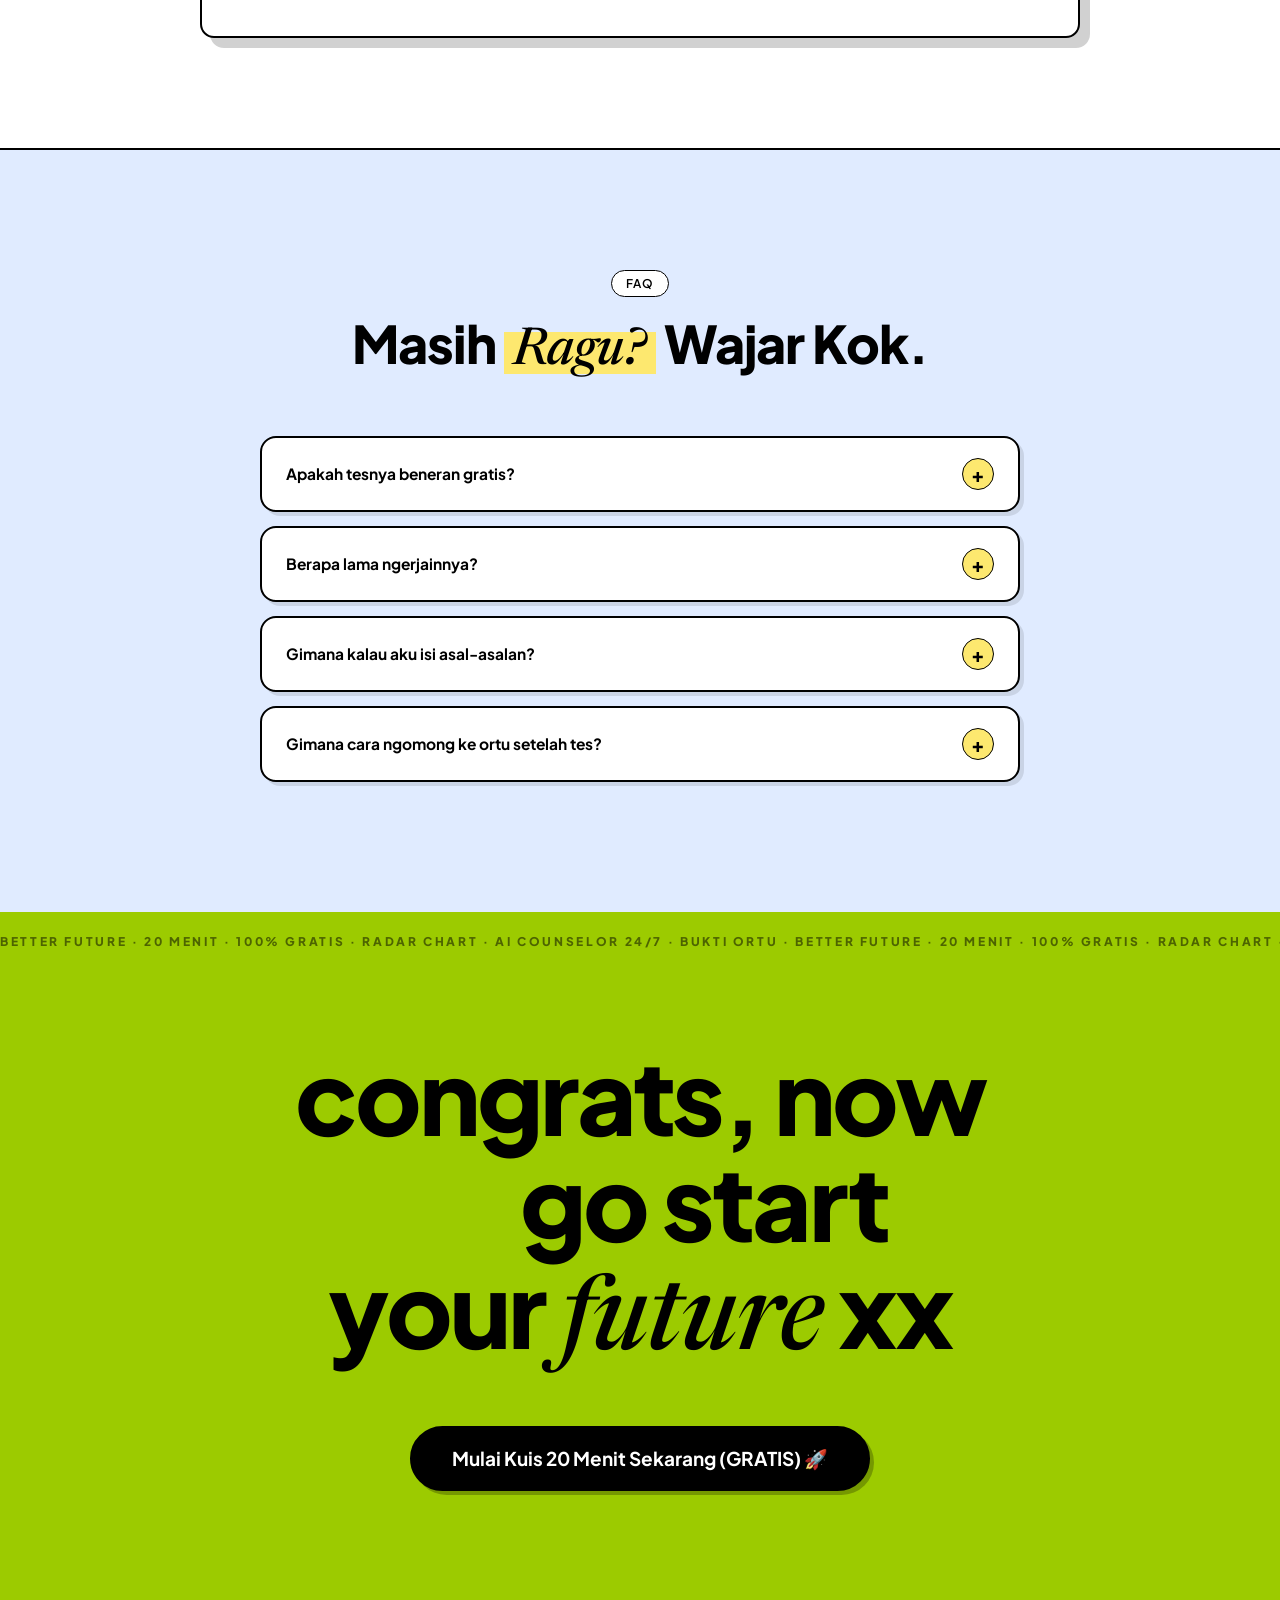
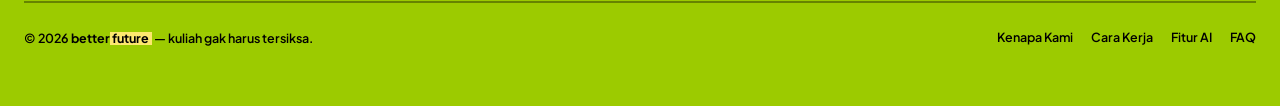
==== commit 820670da: "style: position Rp 120.000 price section directly below 6th bento card Voucher English Placement Tes" ====
--- a/index.html
+++ b/index.html
@@ -665,6 +665,7 @@
 
 <!-- ============ GRAND SLAM OFFER & VALUE STACK ============ -->
 <!-- ============ GRAND SLAM OFFER & VALUE STACK (LP 100JT SET) ============ -->
+<!-- ============ GRAND SLAM OFFER & VALUE STACK (LP 100JT SET) ============ -->
 <section class="offer-sec" id="paket-lengkap" style="background:var(--white);padding:100px 0 110px;border-top:2px solid var(--ink);border-bottom:2px solid var(--ink);position:relative">
   <div class="wrap">
     <div style="text-align:center;max-width:720px;margin:0 auto 50px" class="reveal">
@@ -680,21 +681,15 @@
         <span class="spacer"></span><span class="mini">★ SUPERPOPULAR</span>
       </div>
       <div style="padding:36px 32px">
-        <div style="display:flex;justify-content:space-between;align-items:flex-start;flex-wrap:wrap;gap:20px;margin-bottom:28px;padding-bottom:24px;border-bottom:2px dashed #ddd">
-          <div>
-            <span style="background:var(--lime);border:1.5px solid var(--ink);border-radius:999px;padding:4px 12px;font-size:12px;font-weight:800">PAKET LENGKAP &amp; DIPLOMASI</span>
-            <h3 style="font-size:26px;font-weight:800;margin-top:8px">19-Factor Student Future Blueprint</h3>
-            <p style="font-size:13.5px;color:#555;margin-top:4px">Disupervisi langsung oleh <b>Dr. Teguh Lesmana, M.Psi., Psikolog (Lisensi HIMPSI)</b></p>
-          </div>
-          <div style="text-align:right">
-            <div style="font-size:13.5px;text-decoration:line-through;text-decoration-color:#ef4444;text-decoration-thickness:2px;color:#777;font-weight:700">Total Nilai Rp 1.100.000</div>
-            <div style="font-size:36px;font-weight:800;color:#007a3d;line-height:1.1;margin-top:2px">Rp 120.000</div>
-            <span style="font-size:11.5px;font-weight:800;color:#007a3d;background:var(--lime);border:1px solid var(--ink);border-radius:999px;padding:2px 8px;display:inline-block;margin-top:4px">Hemat 89% • Sekali Bayar</span>
-          </div>
+        <!-- Title Header -->
+        <div style="margin-bottom:24px;padding-bottom:20px;border-bottom:2px dashed #ddd">
+          <span style="background:var(--lime);border:1.5px solid var(--ink);border-radius:999px;padding:4px 12px;font-size:12px;font-weight:800">PAKET LENGKAP &amp; DIPLOMASI</span>
+          <h3 style="font-size:26px;font-weight:800;margin-top:8px">19-Factor Student Future Blueprint</h3>
+          <p style="font-size:13.5px;color:#555;margin-top:4px">Disupervisi langsung oleh <b>Dr. Teguh Lesmana, M.Psi., Psikolog (Lisensi HIMPSI)</b></p>
         </div>
 
         <!-- 6 Value Stack Items from LP 100JT -->
-        <div style="display:grid;grid-template-columns:repeat(auto-fit,minmax(280px,1fr));gap:16px;margin-bottom:32px">
+        <div style="display:grid;grid-template-columns:repeat(auto-fit,minmax(280px,1fr));gap:16px;margin-bottom:24px">
           <div style="background:var(--cloud);border:1.5px solid var(--ink);border-radius:12px;padding:14px 16px;display:flex;align-items:center;gap:12px">
             <span style="font-size:22px">🎯</span>
             <div><div style="font-size:13.5px;font-weight:700">Asesmen Bakat 19-Faktor &amp; Radar</div><div style="font-size:12px;color:#007a3d;font-weight:800">Nilai Nyata: Rp 350.000</div></div>
@@ -721,6 +716,19 @@
           </div>
         </div>
 
+        <!-- Price Section Placed Directly Below the 6 Bento Cards -->
+        <div style="display:flex;justify-content:space-between;align-items:center;flex-wrap:wrap;gap:16px;margin:24px 0 28px;padding:18px 24px;background:#f0f6ff;border:2px solid var(--ink);border-radius:14px;box-shadow:4px 4px 0 rgba(0,0,0,.12)">
+          <div>
+            <div style="font-size:13.5px;text-decoration:line-through;text-decoration-color:#ef4444;text-decoration-thickness:2px;color:#777;font-weight:700">Total Nilai Rp 1.100.000</div>
+            <span style="font-size:12px;font-weight:800;color:#007a3d;background:var(--lime);border:1px solid var(--ink);border-radius:999px;padding:3px 10px;display:inline-block;margin-top:4px">Hemat 89% • Sekali Bayar</span>
+          </div>
+          <div style="text-align:right">
+            <div style="font-size:12px;font-weight:700;color:#555">Investasi Promo Hari Ini:</div>
+            <div style="font-size:38px;font-weight:800;color:#007a3d;line-height:1">Rp 120.000</div>
+          </div>
+        </div>
+
+        <!-- Garansi Box -->
         <div style="background:var(--beige);border:2px solid var(--ink);border-radius:16px;padding:20px 24px;margin-bottom:28px;display:flex;align-items:center;gap:16px">
           <div style="font-size:32px">🛡️</div>
           <div>
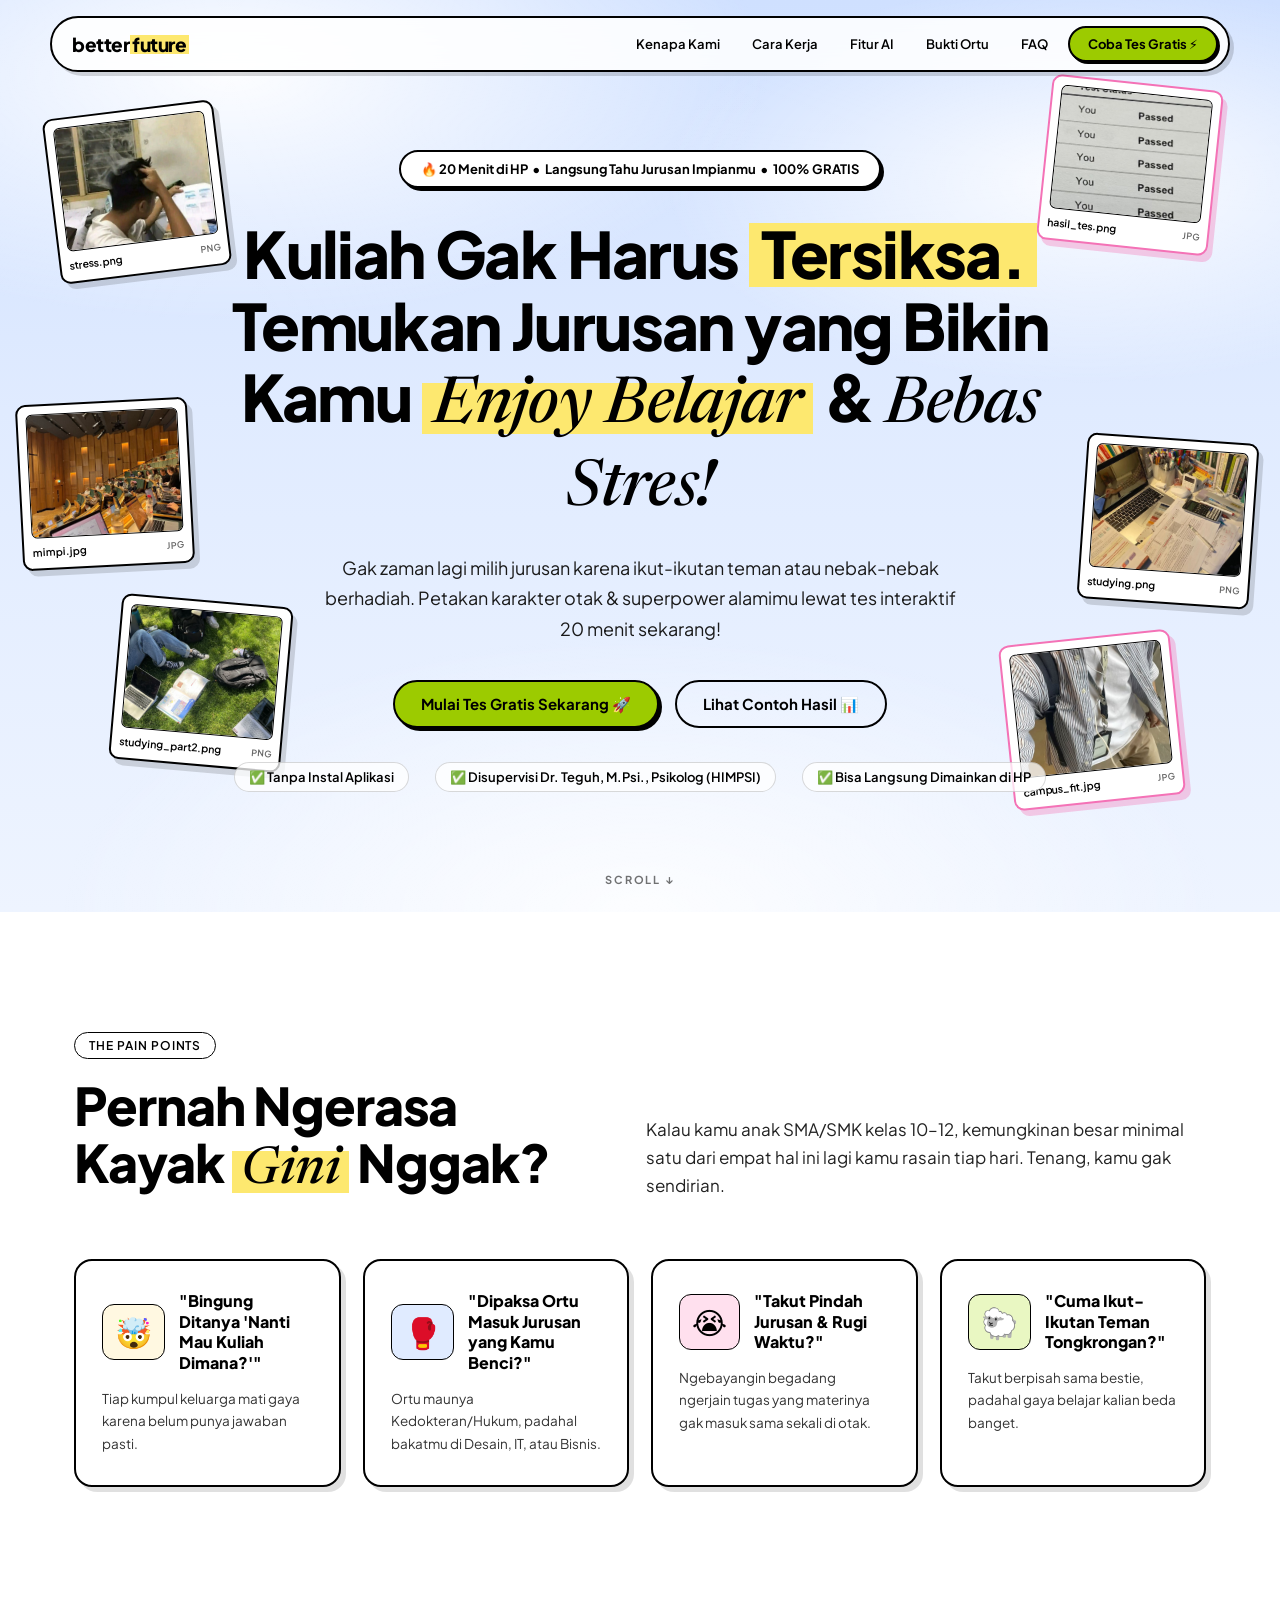
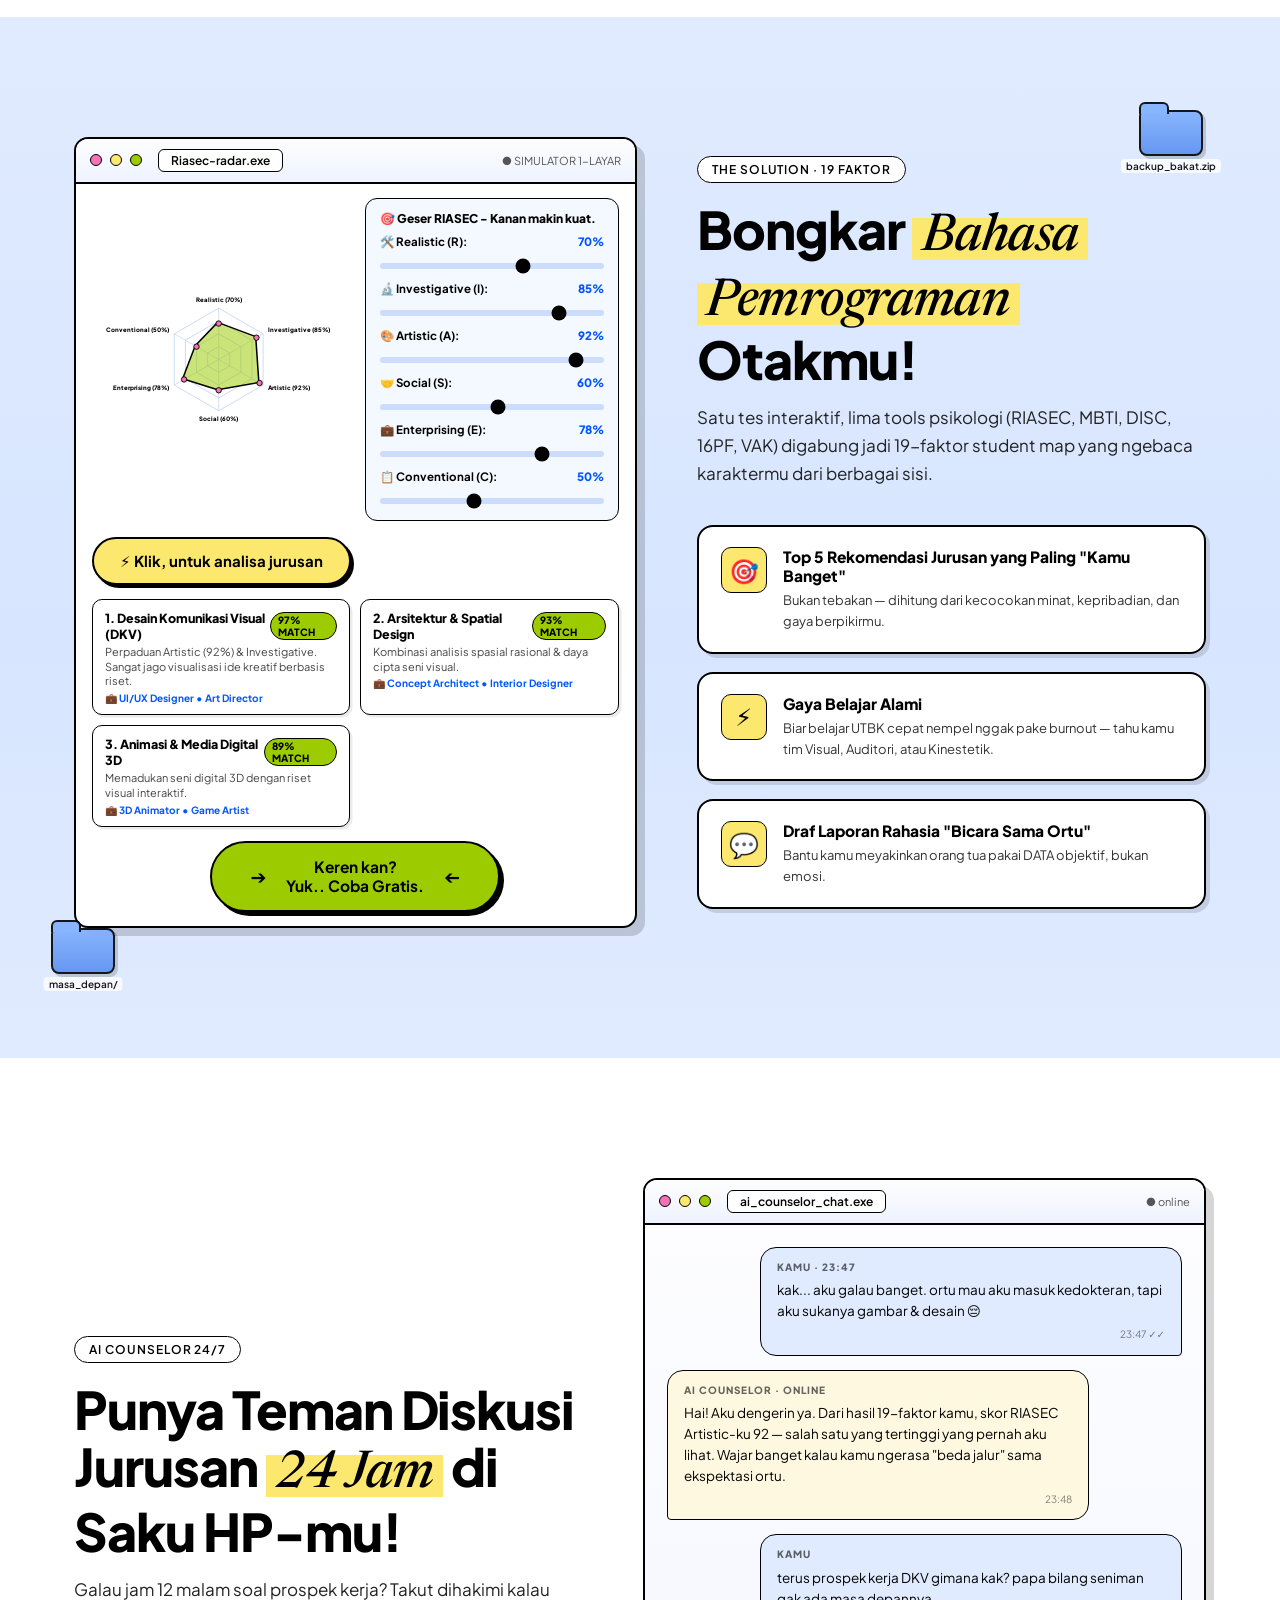
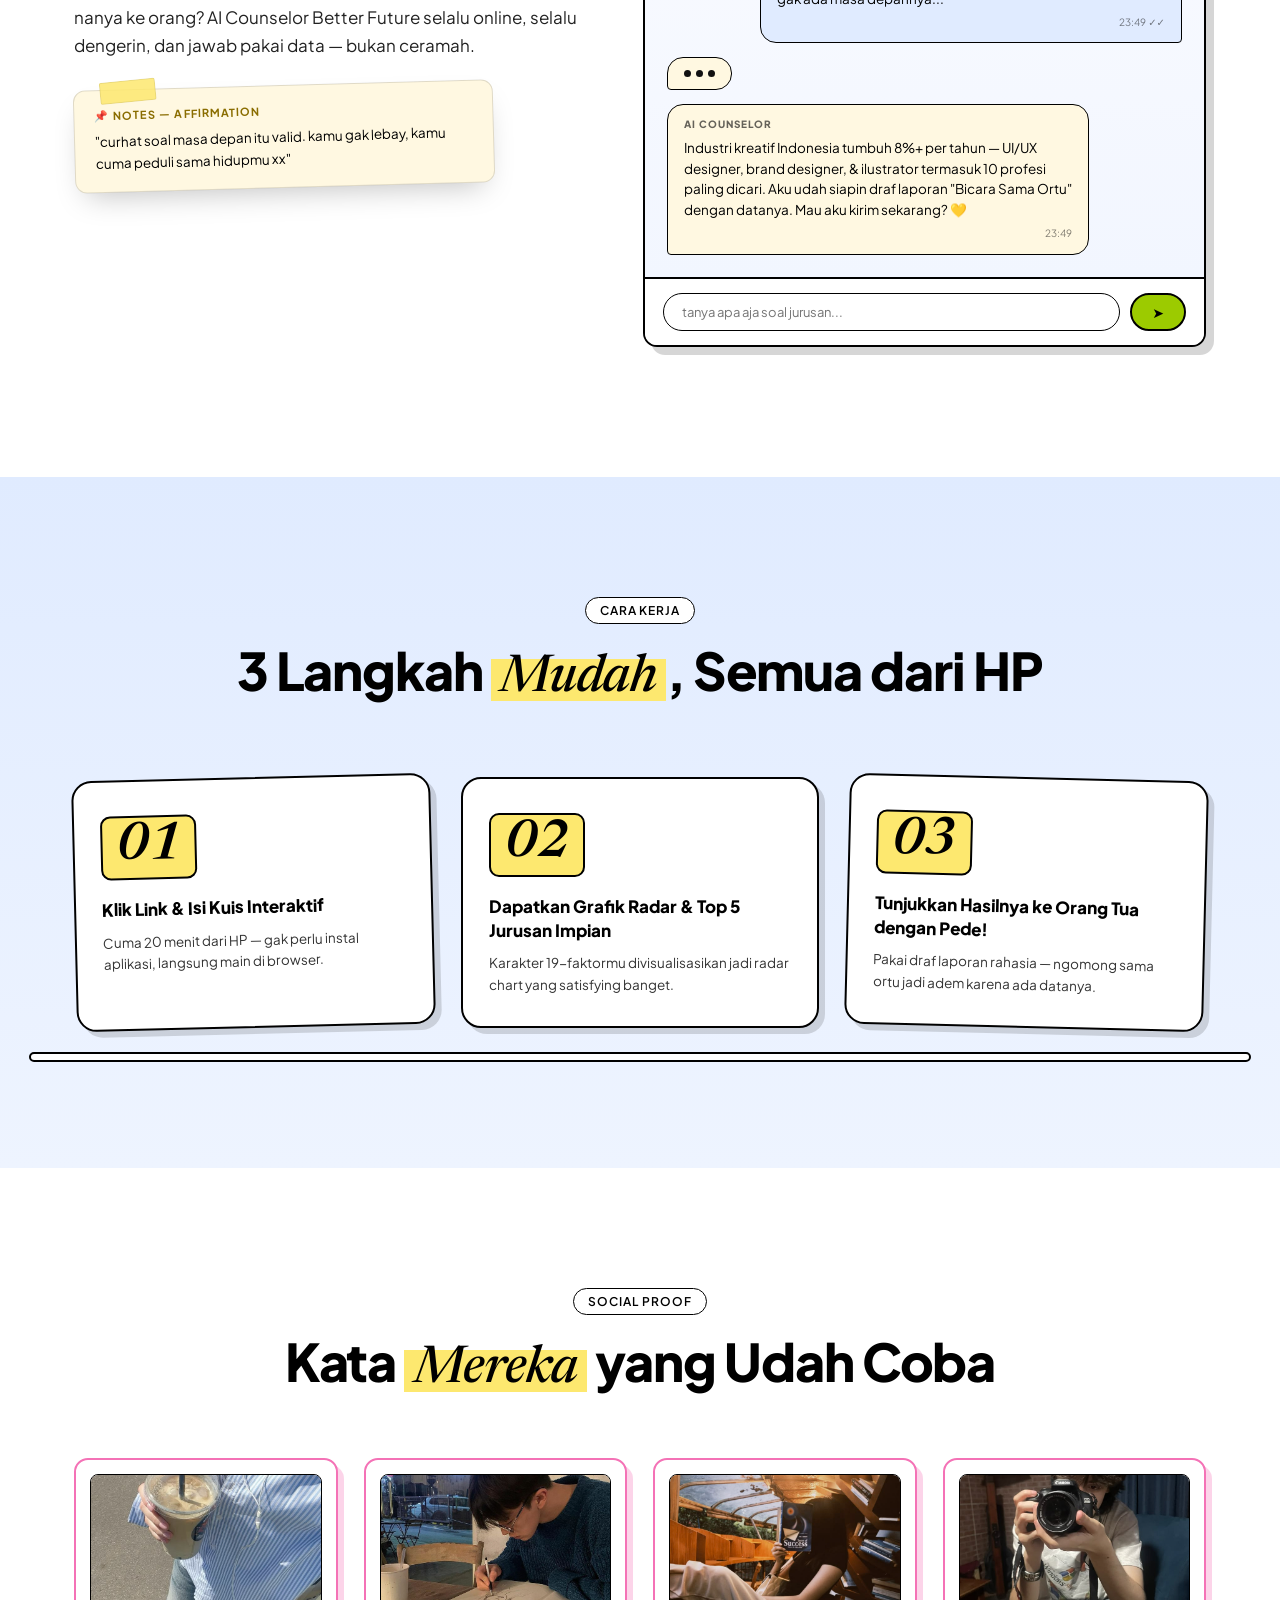
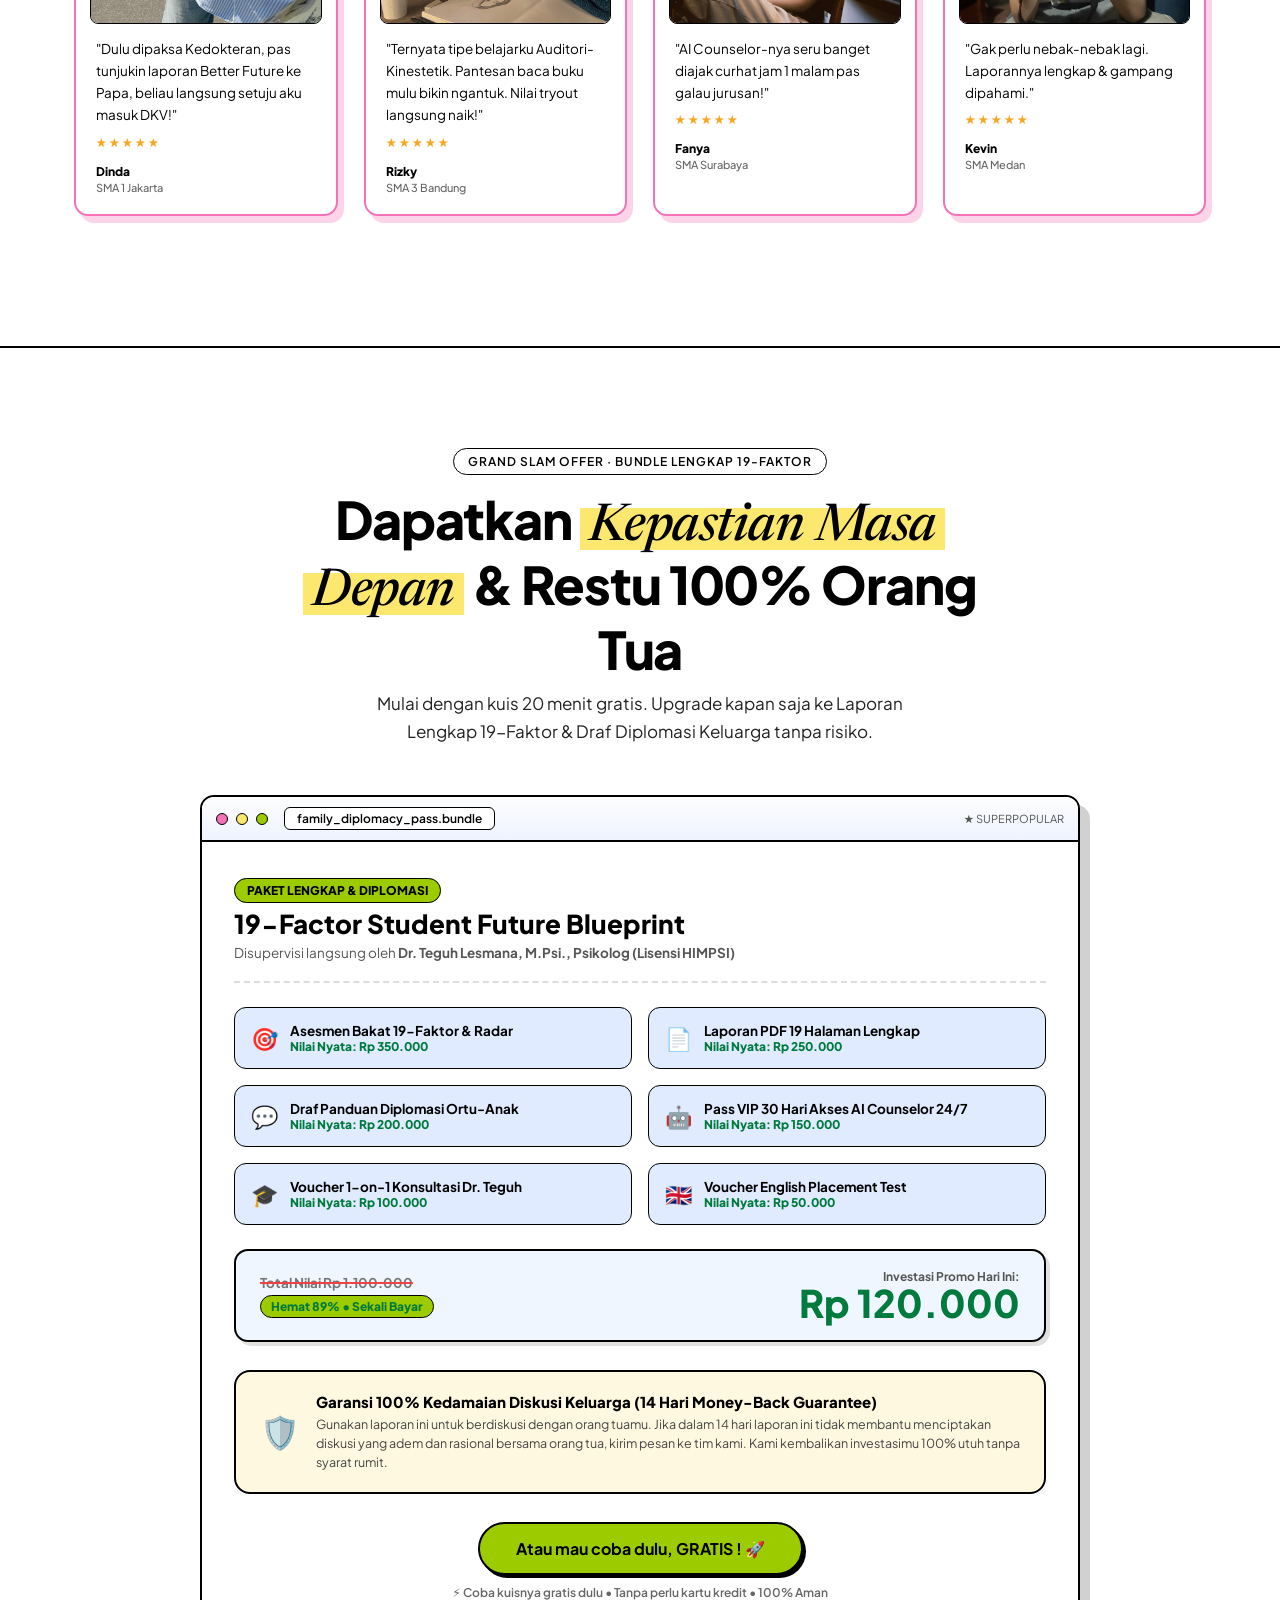
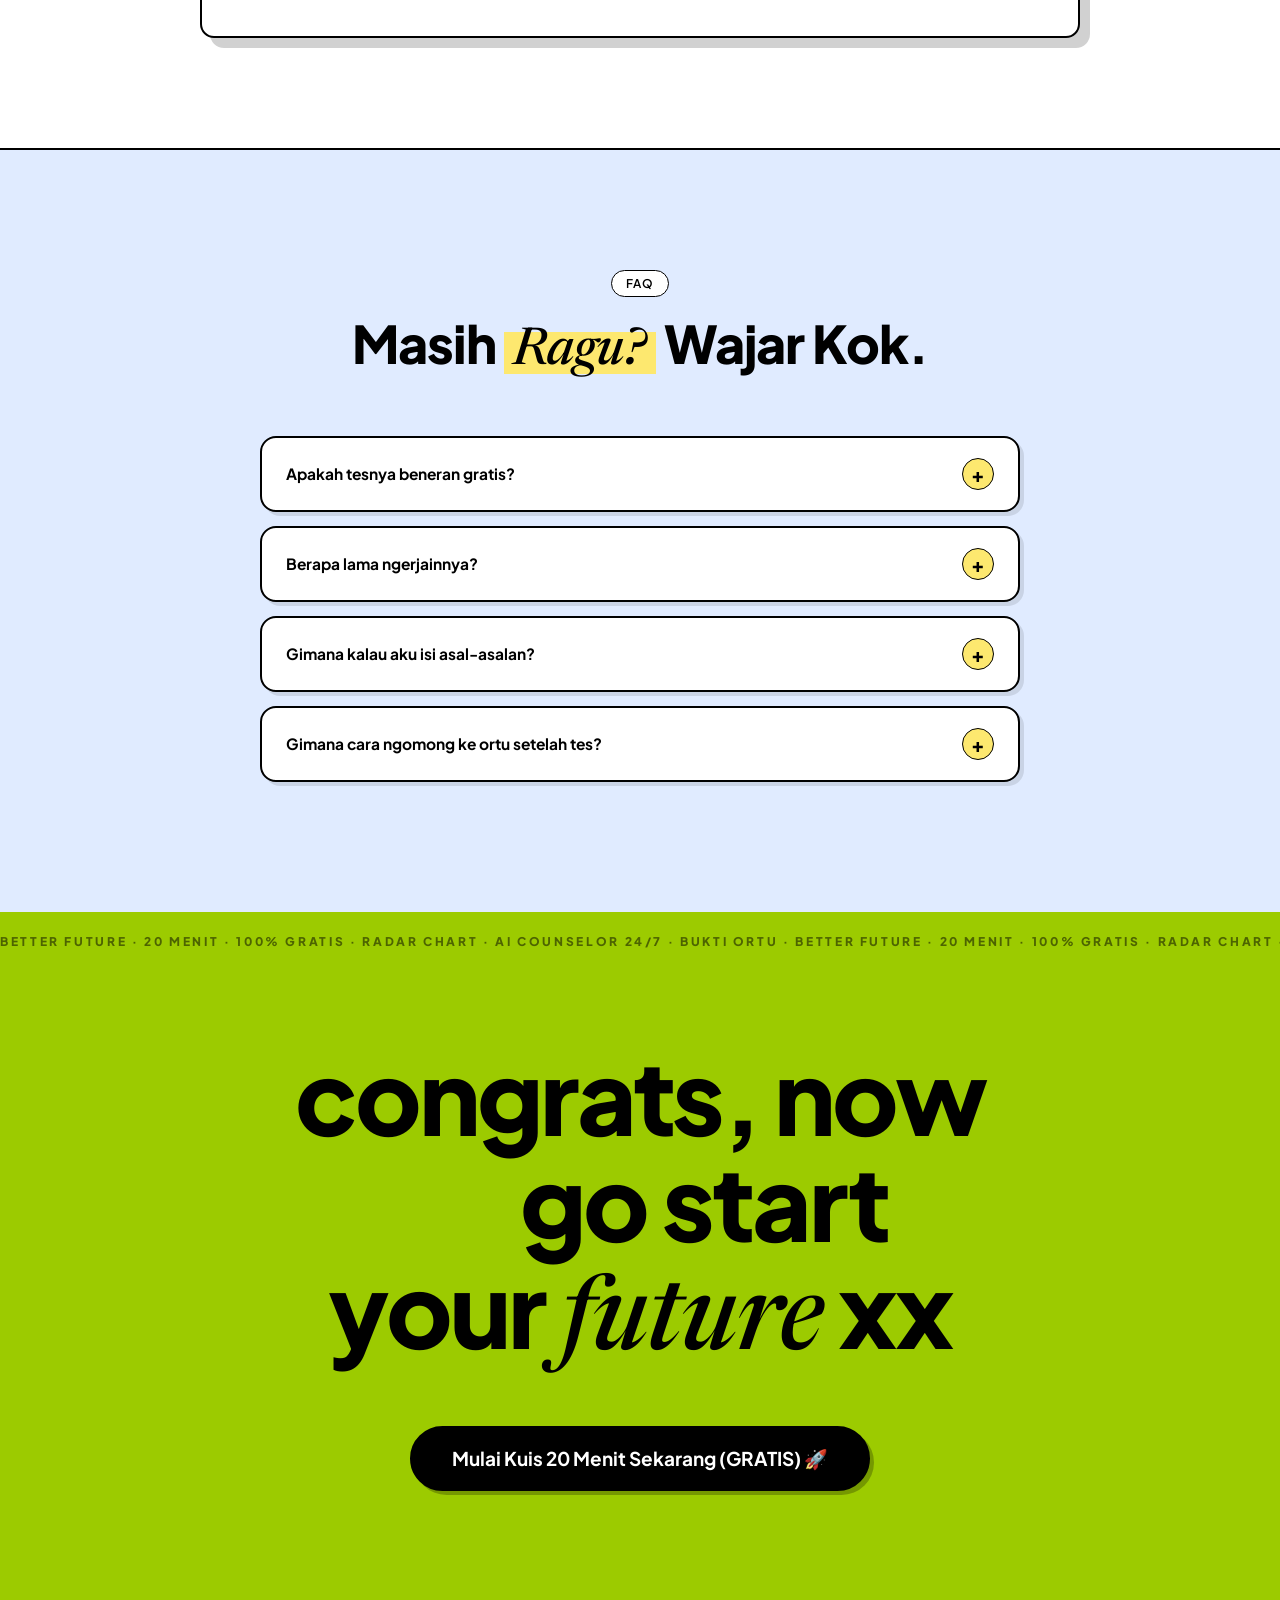
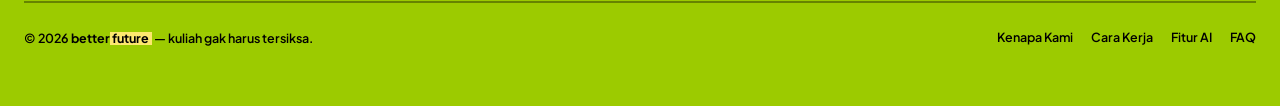
==== commit 41d17e8e: "style: update offer section CTA button text to 'Atau mau coba dulu, GRATIS ! 🚀'" ====
--- a/index.html
+++ b/index.html
@@ -738,7 +738,7 @@
         </div>
 
         <div style="text-align:center">
-          <a href="#mulai" class="pill-btn lime" style="font-size:16px;padding:14px 36px" data-testid="offer-cta-button">Mulai Kuis 20 Menit Sekarang (100% GRATIS) 🚀</a>
+          <a href="#mulai" class="pill-btn lime" style="font-size:16px;padding:14px 36px" data-testid="offer-cta-button">Atau mau coba dulu, GRATIS ! 🚀</a>
           <div style="font-size:12px;color:#666;margin-top:10px;font-weight:600">⚡ Coba kuisnya gratis dulu • Tanpa perlu kartu kredit • 100% Aman</div>
         </div>
       </div>
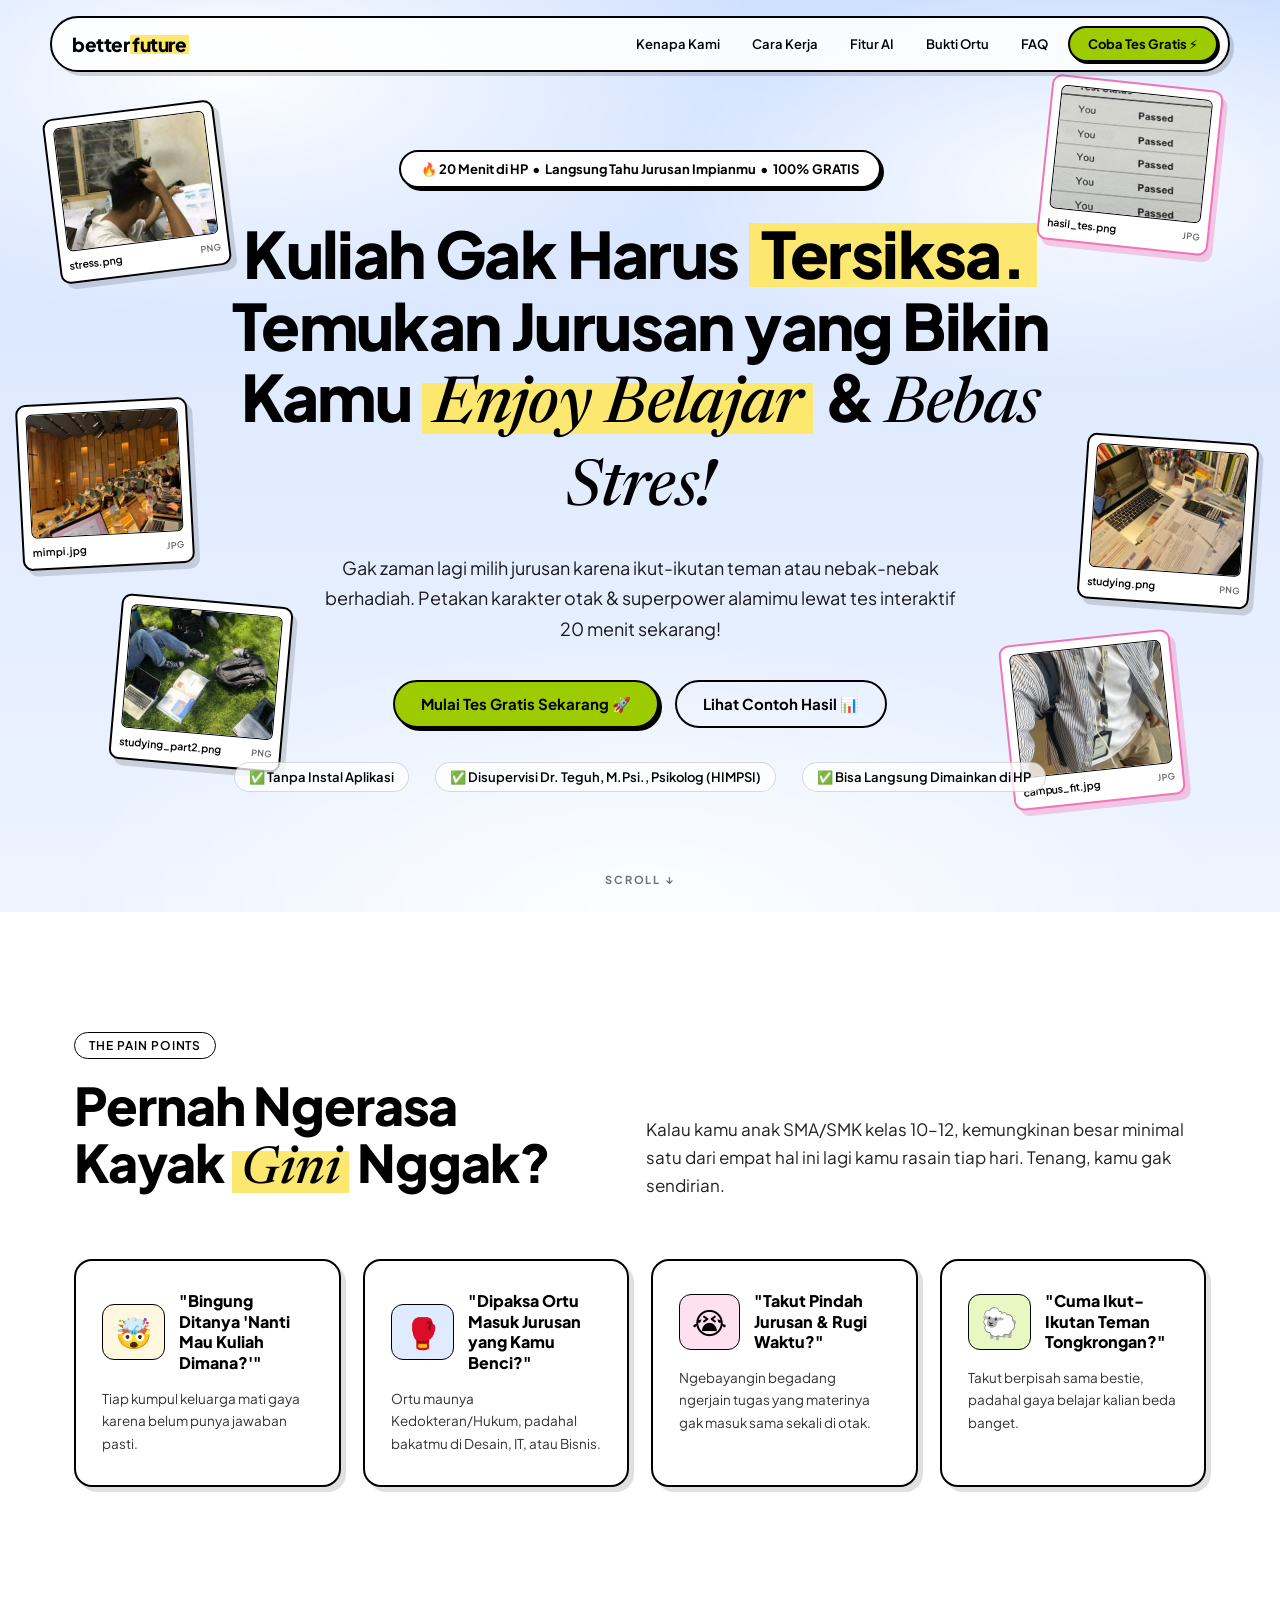
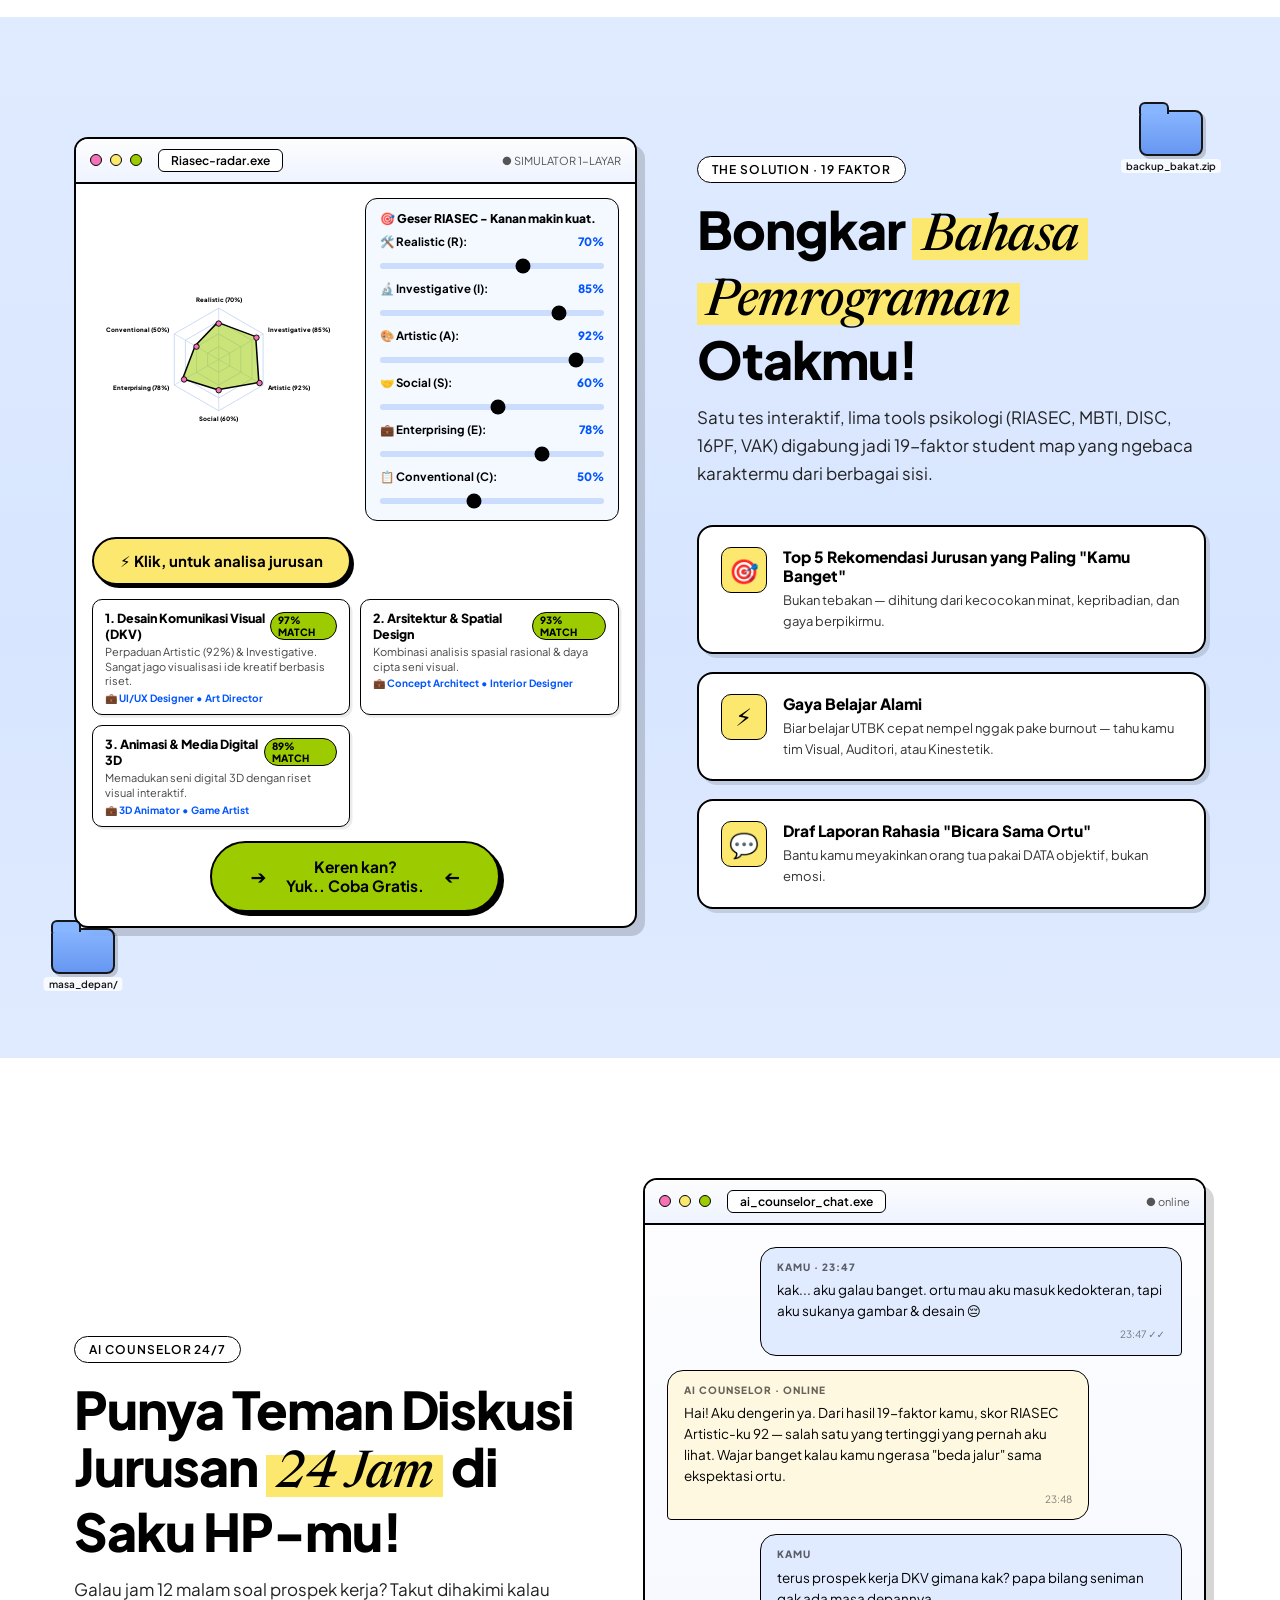
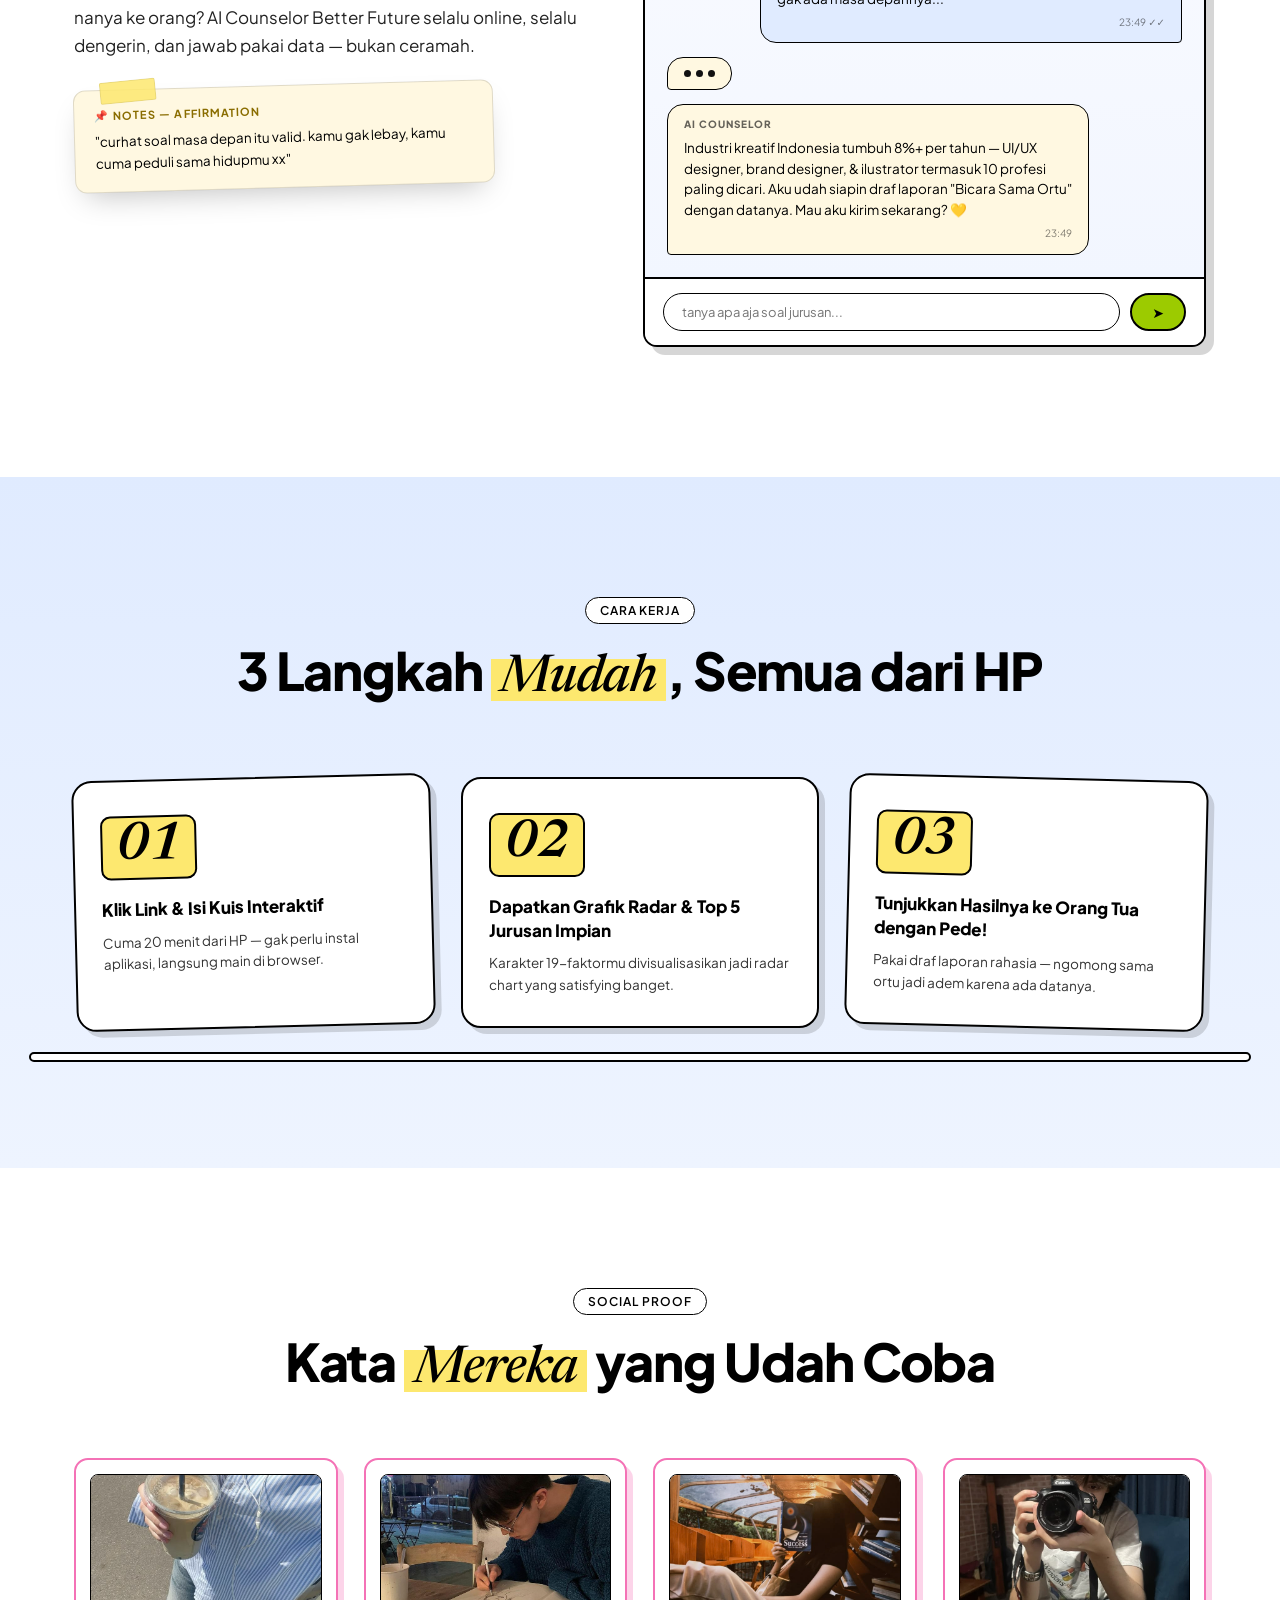
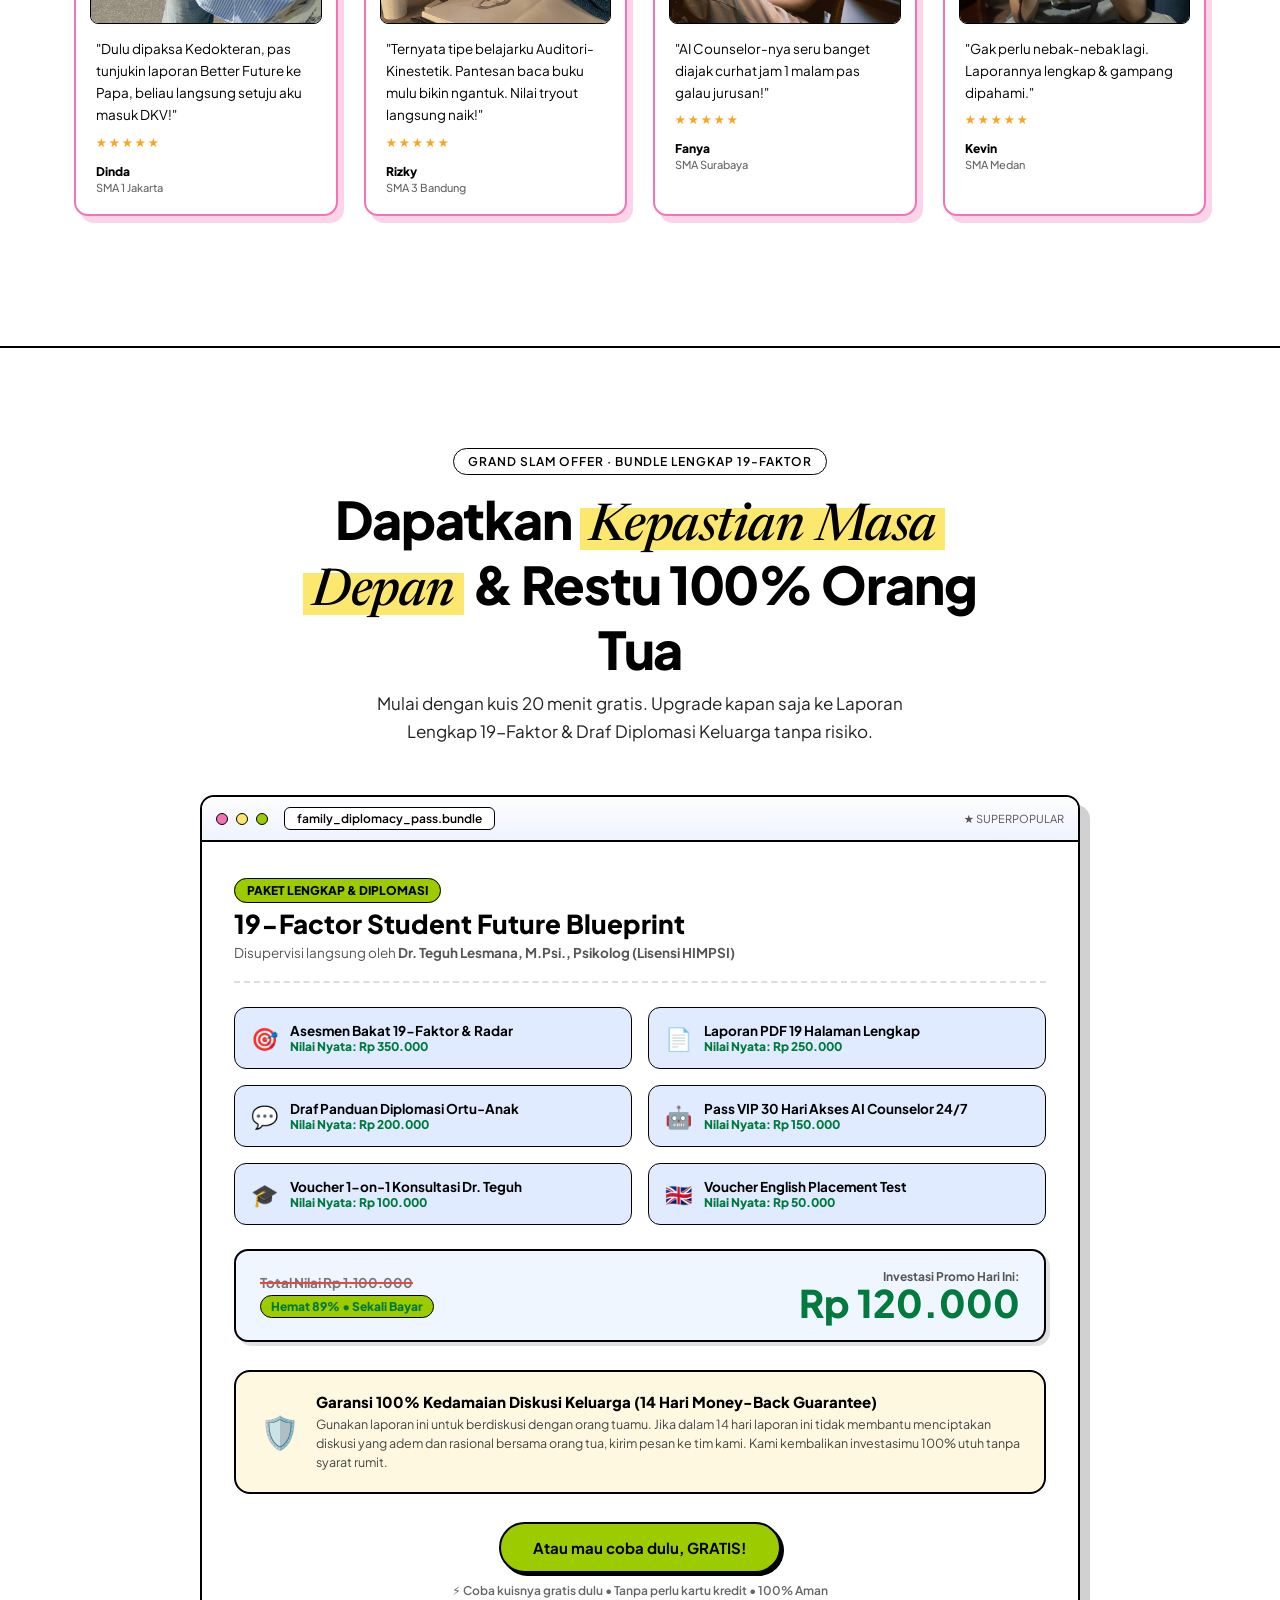
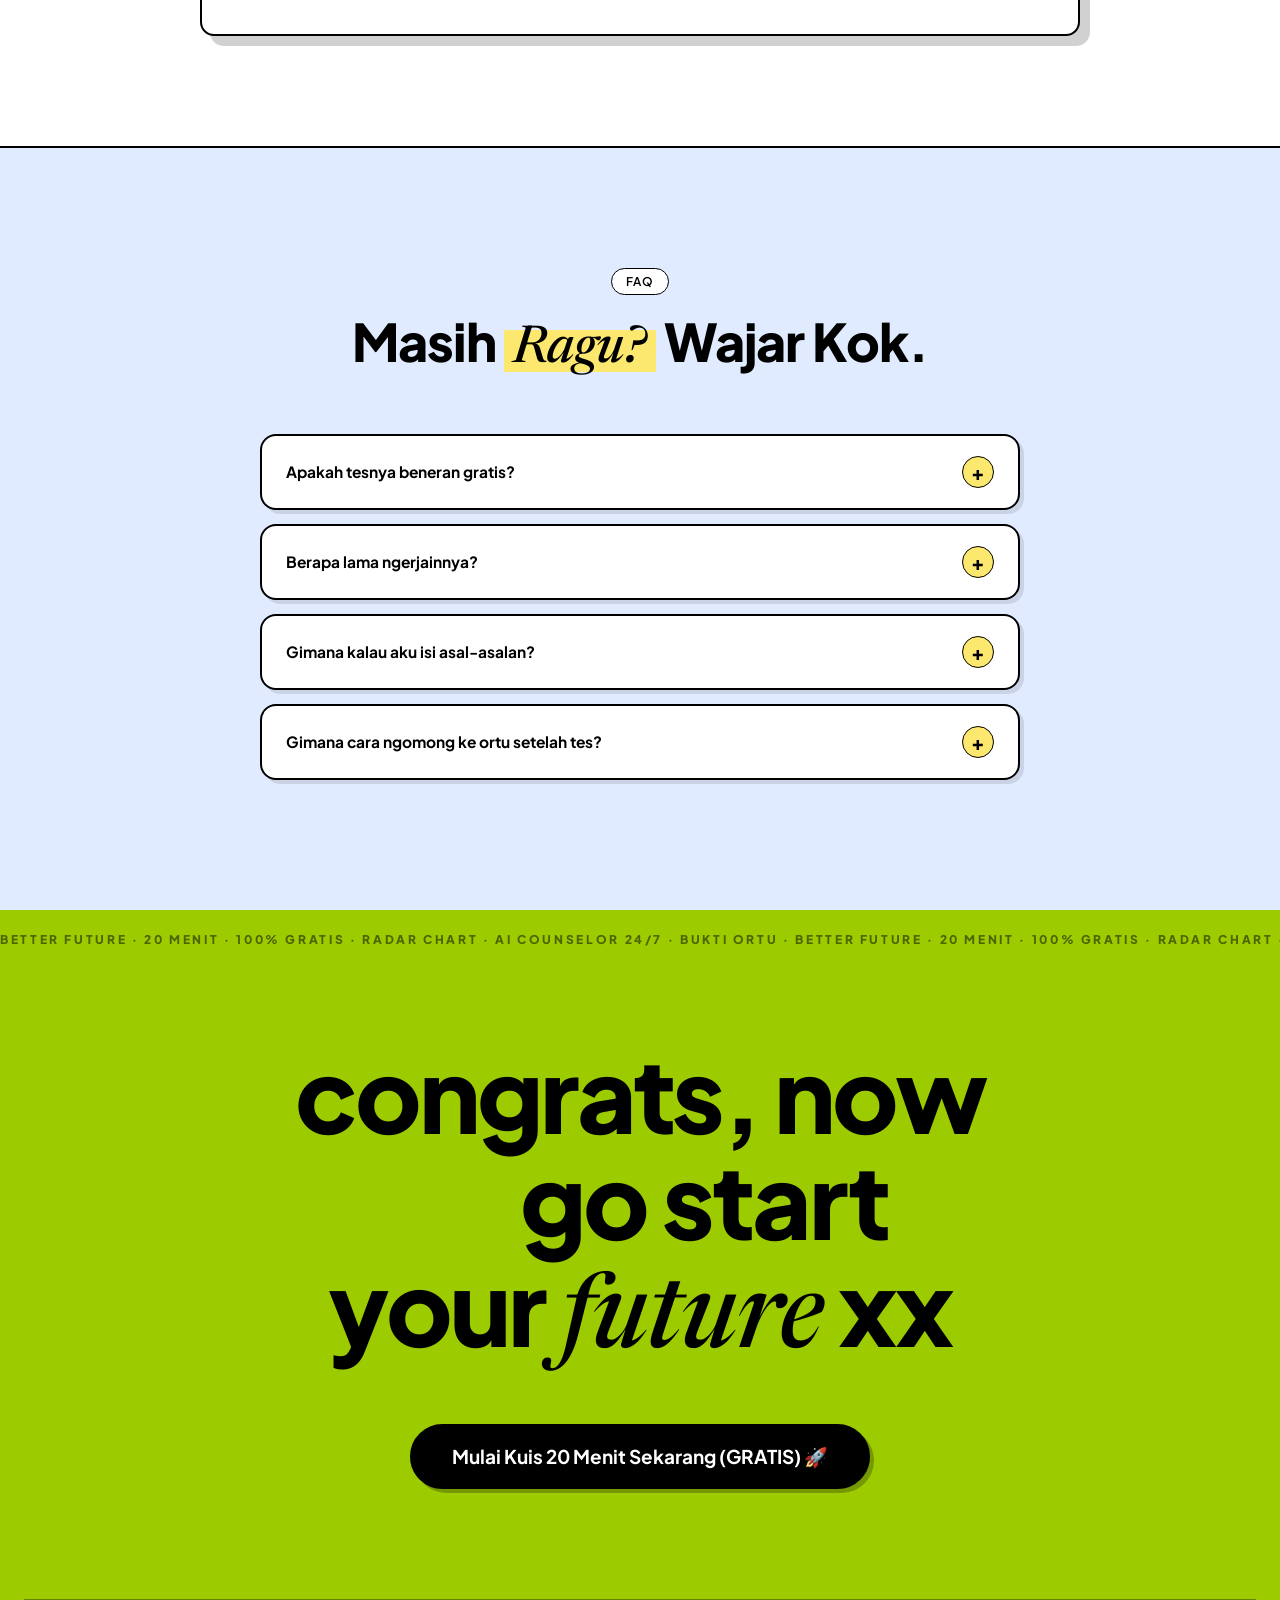
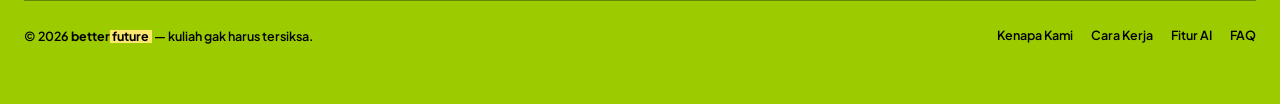
==== commit 60ae3570: "style: format offer CTA button text to single line without rocket icon" ====
--- a/index.html
+++ b/index.html
@@ -738,7 +738,7 @@
         </div>
 
         <div style="text-align:center">
-          <a href="#mulai" class="pill-btn lime" style="font-size:16px;padding:14px 36px" data-testid="offer-cta-button">Atau mau coba dulu, GRATIS ! 🚀</a>
+          <a href="#mulai" class="pill-btn lime" style="font-size:15px;padding:14px 32px;white-space:nowrap" data-testid="offer-cta-button">Atau mau coba dulu, GRATIS!</a>
           <div style="font-size:12px;color:#666;margin-top:10px;font-weight:600">⚡ Coba kuisnya gratis dulu • Tanpa perlu kartu kredit • 100% Aman</div>
         </div>
       </div>
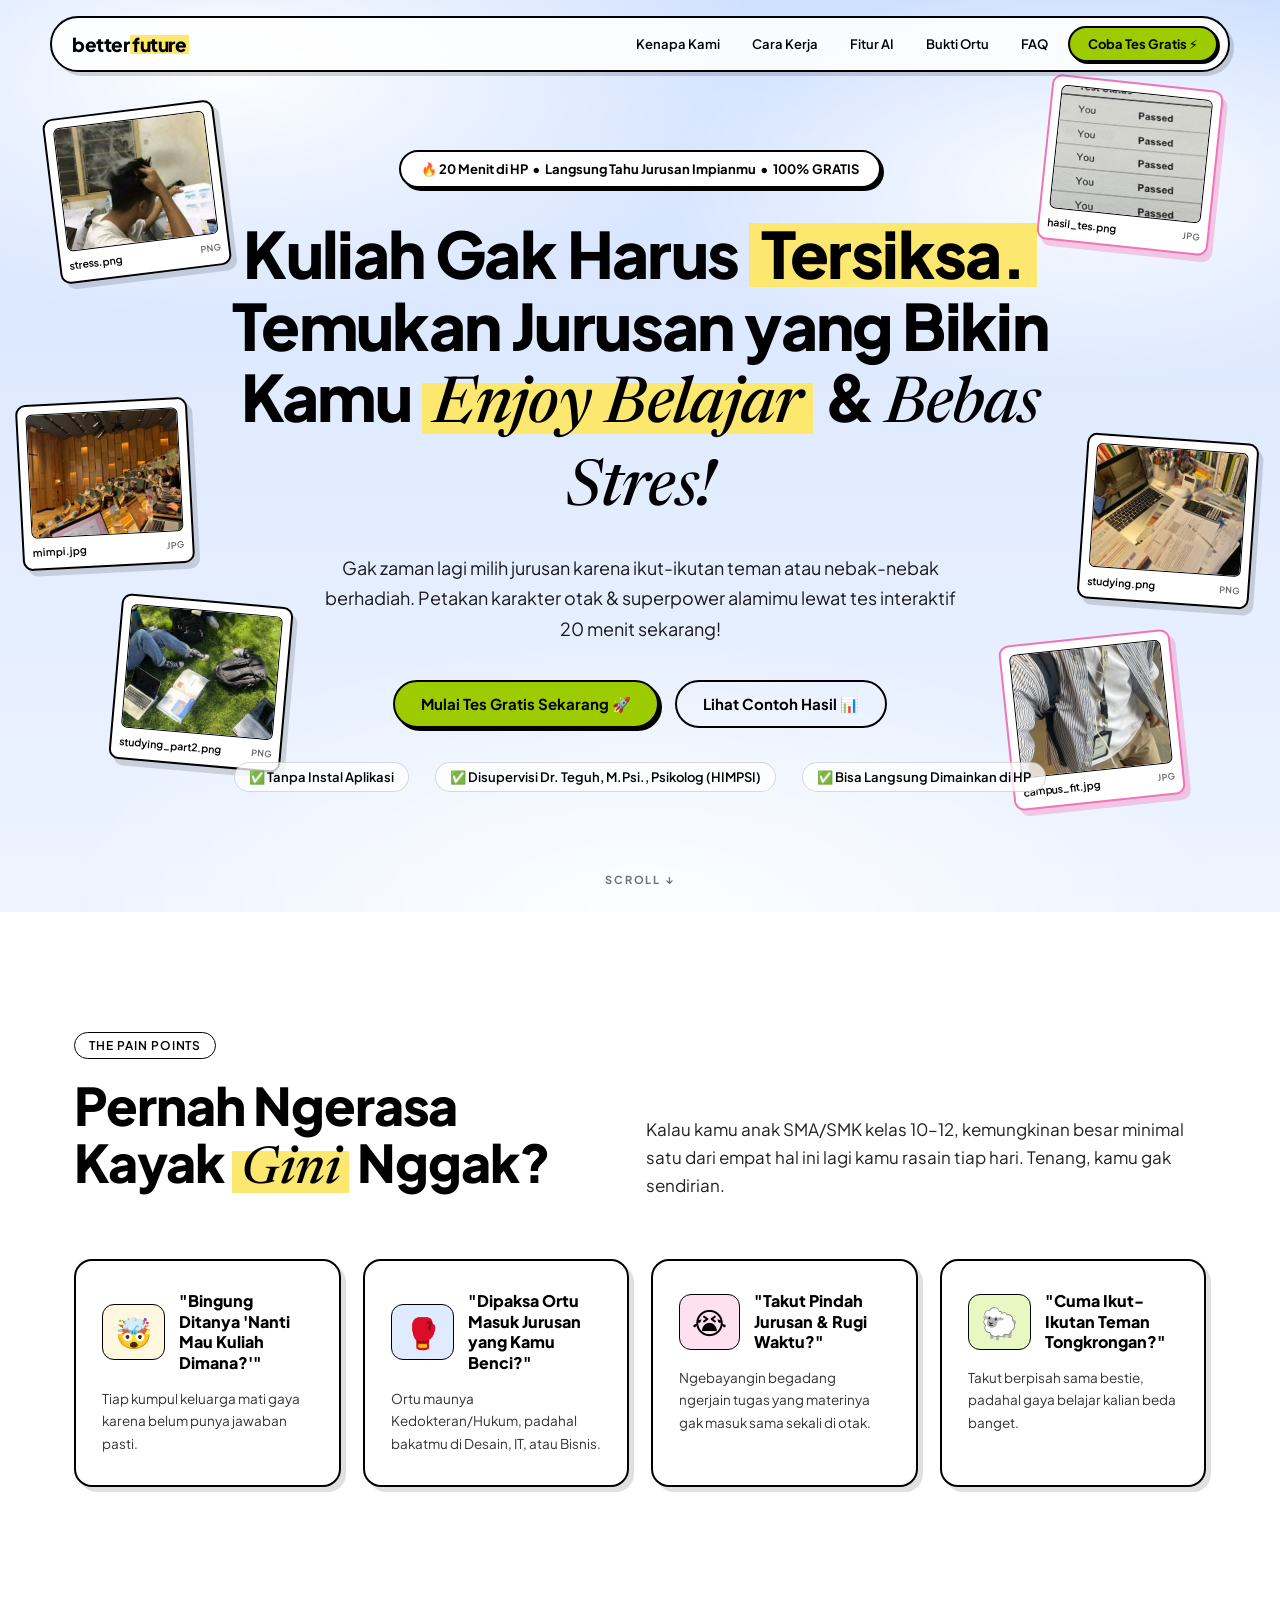
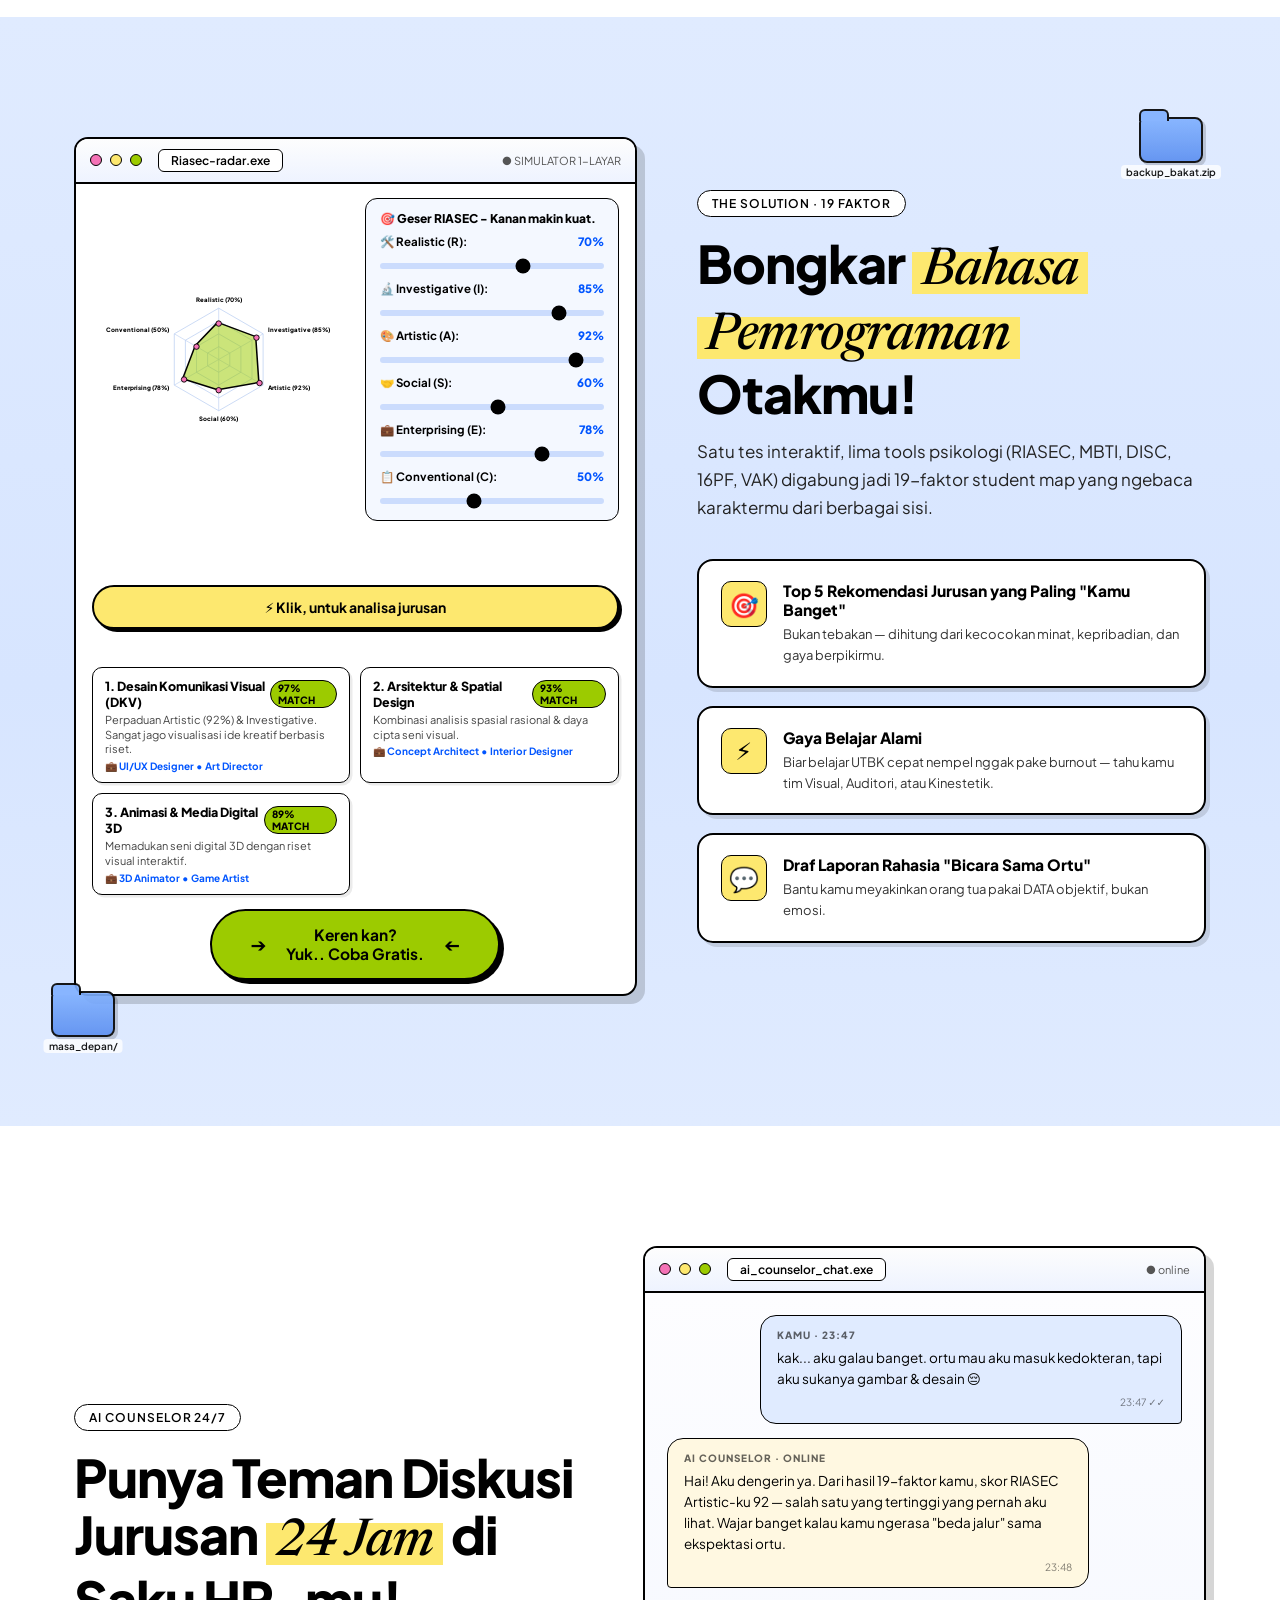
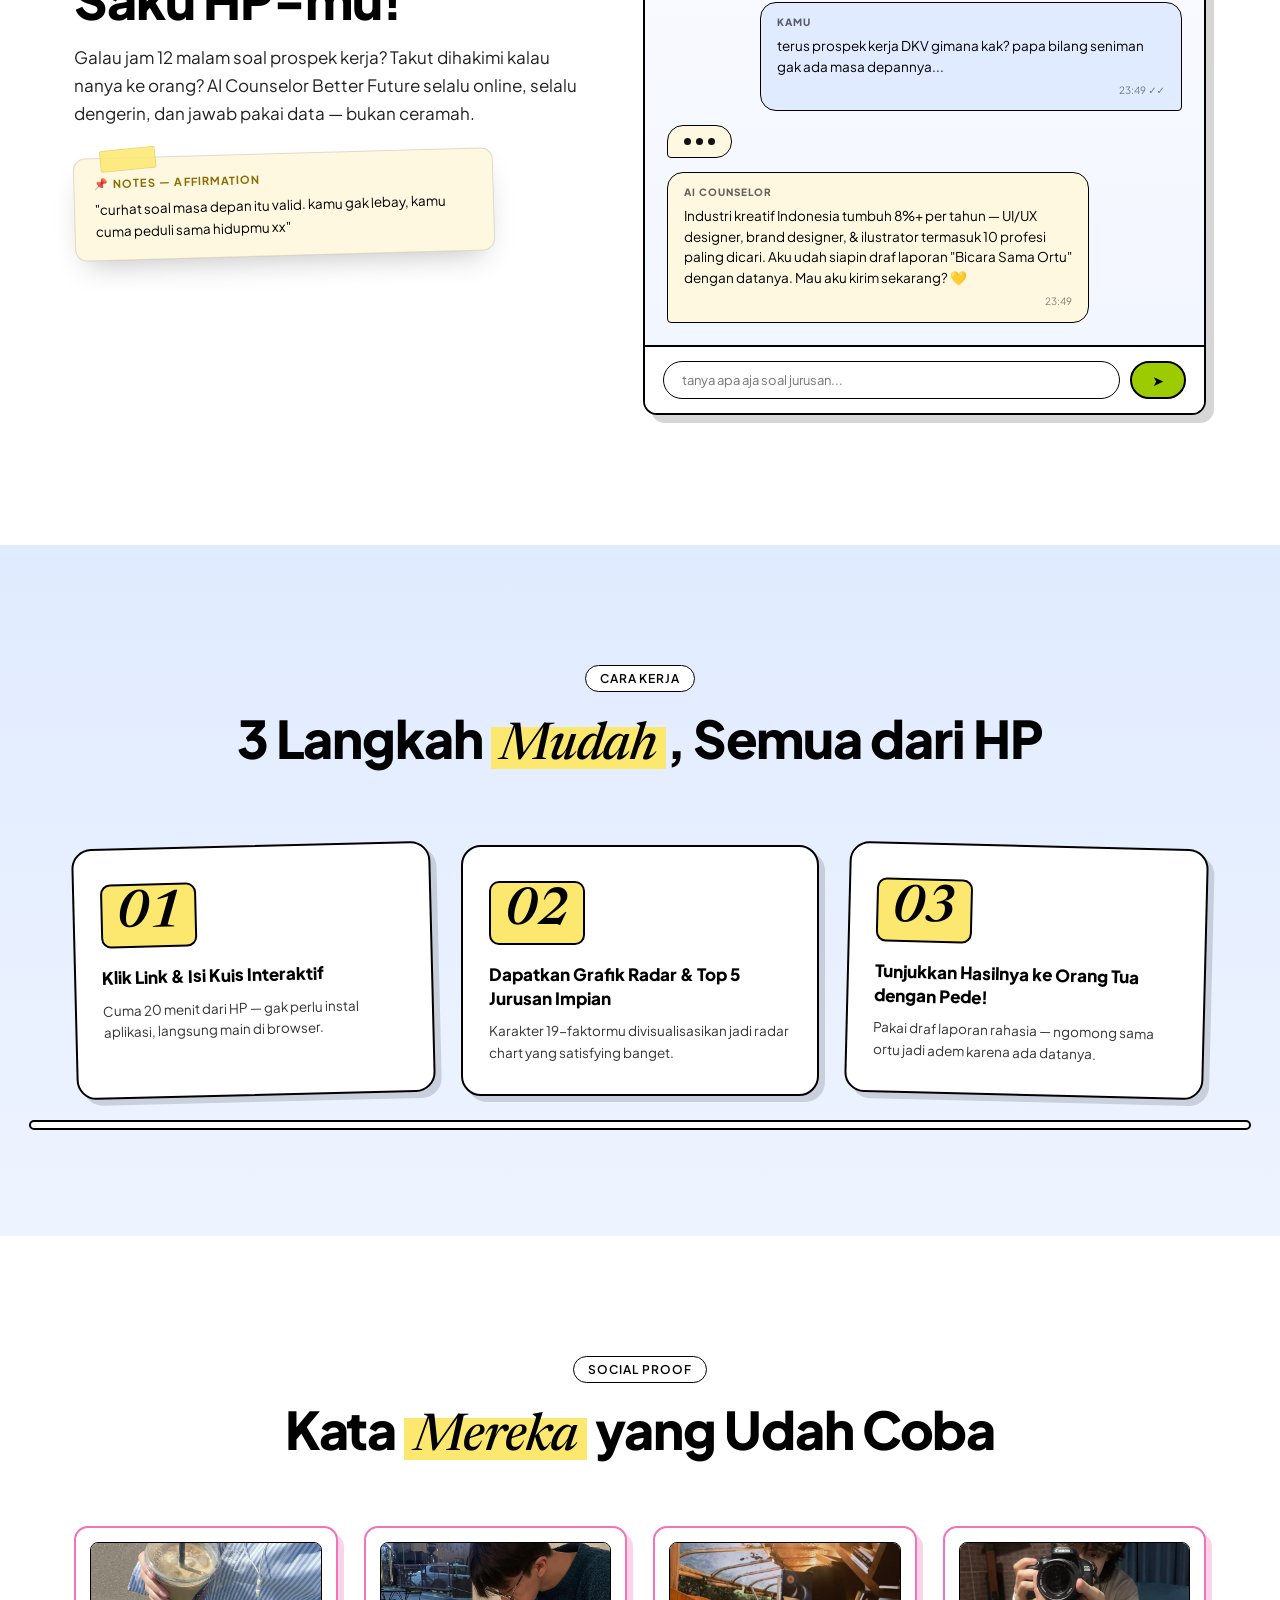
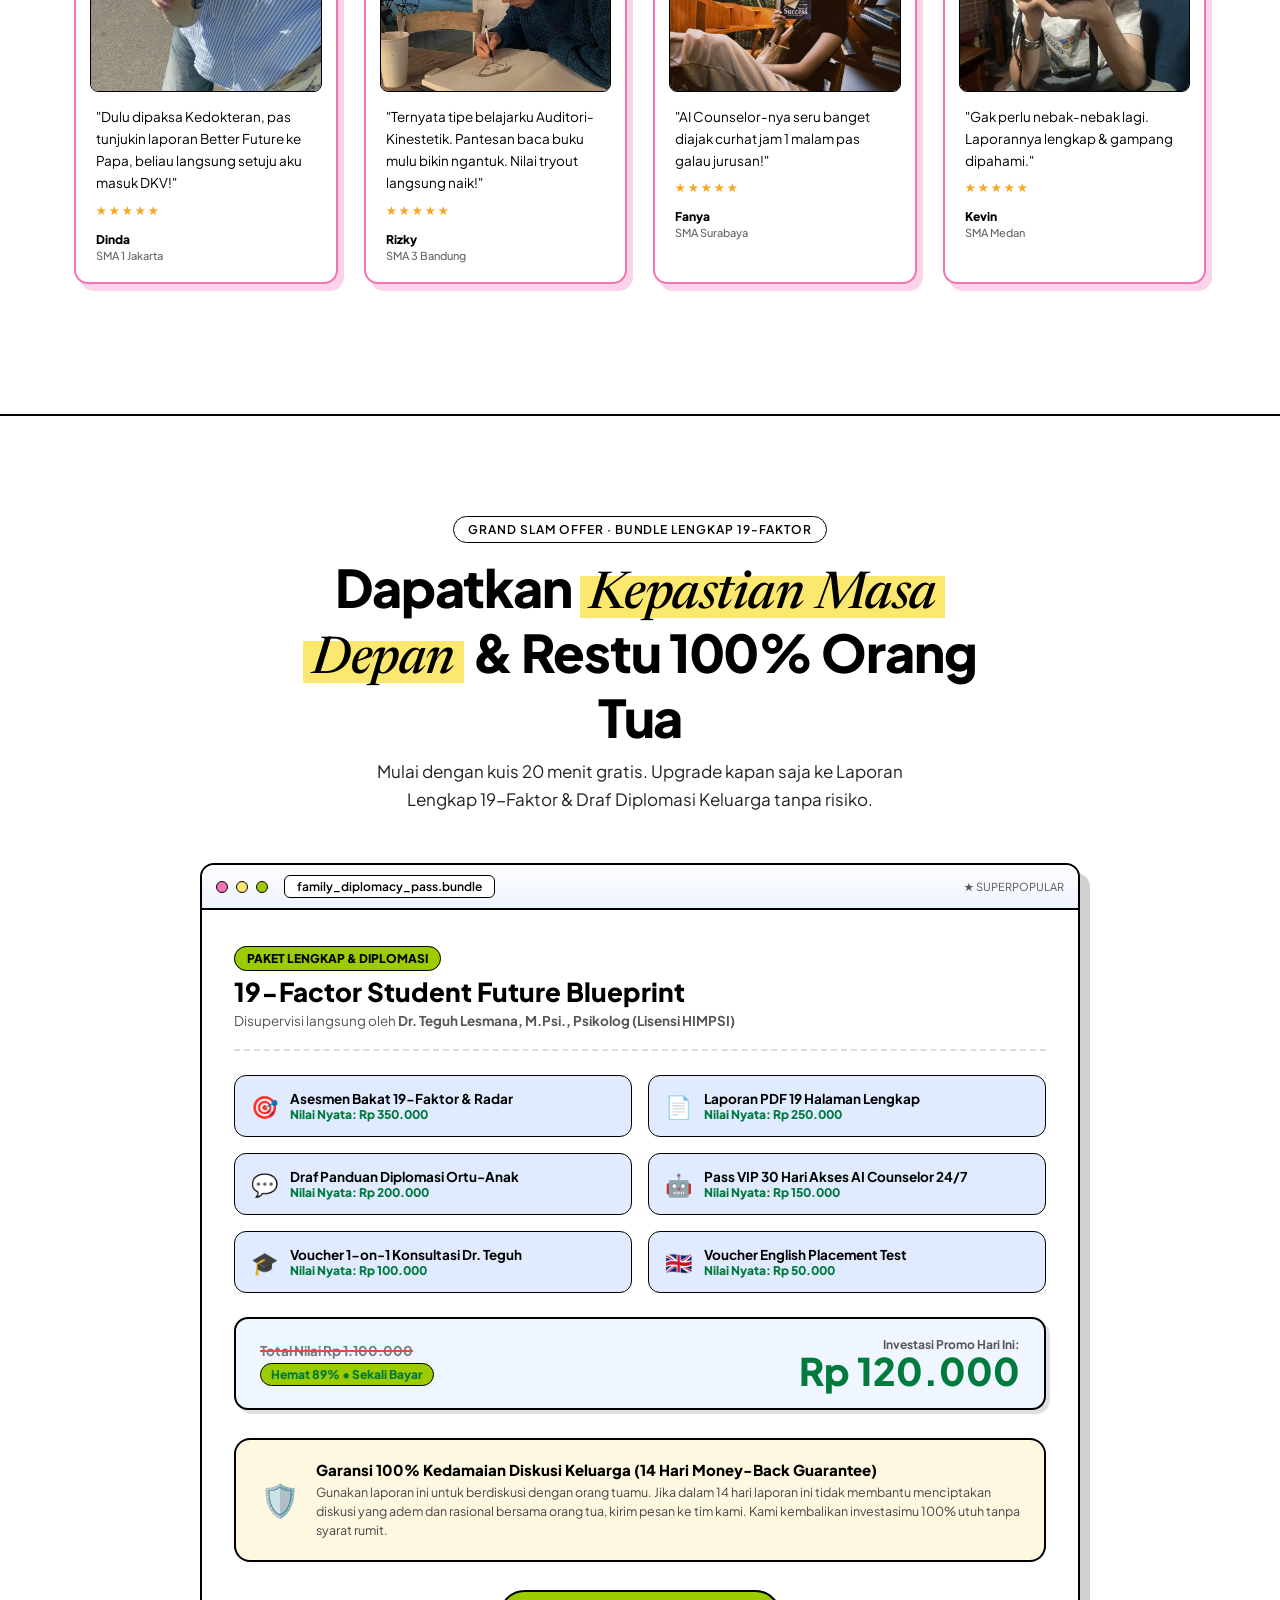
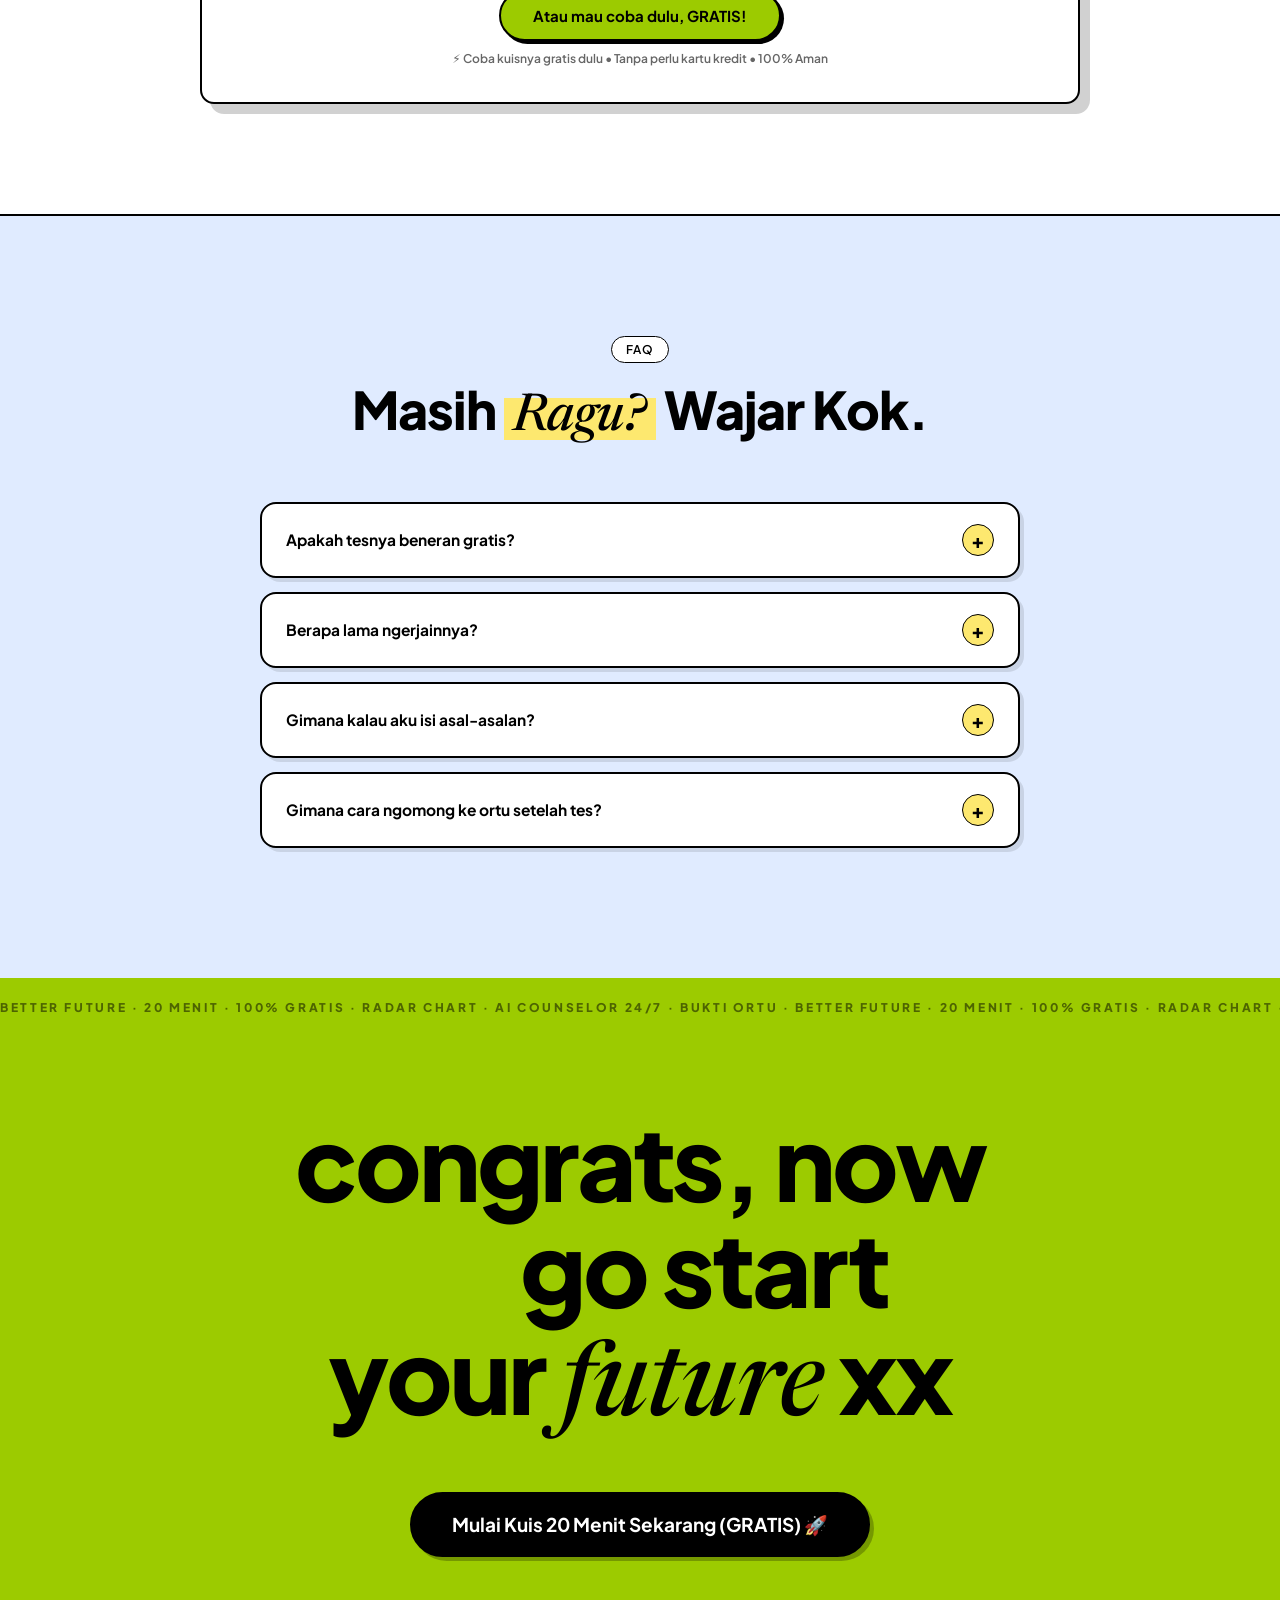
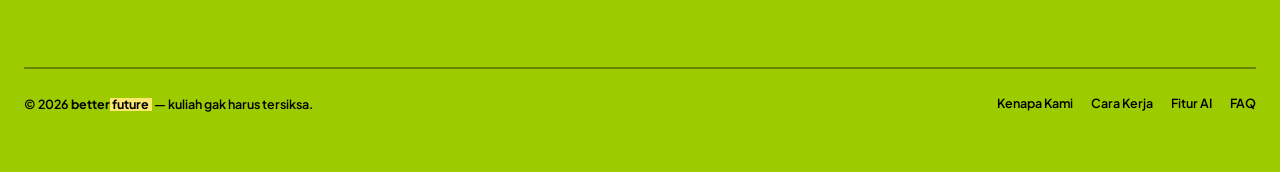
==== commit 70a195f7: "feat: link all Coba Gratis CTA buttons to WhatsApp URL https://wa.me/6287881179037?text=Halo,+saya+t" ====
--- a/index.html
+++ b/index.html
@@ -340,7 +340,7 @@
       <a href="#bukti-ortu" data-testid="nav-link-bukti">Bukti Ortu</a>
       <a href="#faq" data-testid="nav-link-faq">FAQ</a>
     </div>
-    <a href="#mulai" class="nav-cta" data-testid="nav-cta-button">Coba Tes Gratis ⚡</a>
+    <a href="https://wa.me/6287881179037?text=Halo,+saya+tertarik+dengan+produk+OCA" target="_blank" class="nav-cta" data-testid="nav-cta-button">Coba Tes Gratis ⚡</a>
     <button class="burger" id="burger" aria-label="menu" data-testid="nav-burger">☰</button>
   </div>
   <div class="mobile-menu" id="mobileMenu">
@@ -520,7 +520,7 @@
             </div>
 
             <!-- Tombol Analisa (Full Width) -->
-            <button id="btnAnalisa" class="pill-btn" style="background:var(--scribble); style="width:100%;justify-content:center;margin-top:48px;margin-bottom:24px;font-size:14px;padding:11px 18px" data-testid="btn-analisa">⚡ Klik, untuk analisa jurusan</button>
+            <button id="btnAnalisa" class="pill-btn" style="background:var(--scribble);width:100%;justify-content:center;margin-top:48px;margin-bottom:24px;font-size:14px;padding:11px 18px" data-testid="btn-analisa">⚡ Klik, untuk analisa jurusan</button>
 
             <!-- Dynamic Results Cards (3-Column Grid) -->
             <div class="sim-results-compact" id="simHasil" data-testid="sim-results">
@@ -529,7 +529,7 @@
             
             <!-- CTA Button under Recommendations -->
             <div style="text-align:center;margin-top:14px">
-              <a href="#mulai" class="pill-btn lime mazda-btn" style="display:inline-flex;align-items:center;justify-content:center;gap:16px;text-align:center" data-testid="sim-cta-button">
+              <a href="https://wa.me/6287881179037?text=Halo,+saya+tertarik+dengan+produk+OCA" target="_blank" class="pill-btn lime mazda-btn" style="display:inline-flex;align-items:center;justify-content:center;gap:16px;text-align:center" data-testid="sim-cta-button">
               <span class="mazda-arrow left">➔</span>
               <span style="line-height:1.25;font-size:15.5px">Keren kan?<br><b>Yuk.. Coba Gratis.</b></span>
               <span class="mazda-arrow right">➔</span>
@@ -738,7 +738,7 @@
         </div>
 
         <div style="text-align:center">
-          <a href="#mulai" class="pill-btn lime" style="font-size:15px;padding:14px 32px;white-space:nowrap" data-testid="offer-cta-button">Atau mau coba dulu, GRATIS!</a>
+          <a href="https://wa.me/6287881179037?text=Halo,+saya+tertarik+dengan+produk+OCA" target="_blank" class="pill-btn lime" style="font-size:15px;padding:14px 32px;white-space:nowrap" data-testid="offer-cta-button">Atau mau coba dulu, GRATIS!</a>
           <div style="font-size:12px;color:#666;margin-top:10px;font-weight:600">⚡ Coba kuisnya gratis dulu • Tanpa perlu kartu kredit • 100% Aman</div>
         </div>
       </div>
@@ -778,7 +778,7 @@
 <footer class="finale">
   <div class="ticker"><span class="ticker-inner">better future · 20 menit · 100% gratis · radar chart · ai counselor 24/7 · bukti ortu · better future · 20 menit · 100% gratis · radar chart · ai counselor 24/7 · bukti ortu · </span></div>
   <h2 class="reveal" data-testid="finale-headline">congrats, now<br><span class="l2">go</span> start<br>your <span class="it">future</span> xx</h2>
-  <a href="#mulai" class="pill-btn dark" data-testid="finale-cta-button">Mulai Kuis 20 Menit Sekarang (GRATIS) 🚀</a>
+  <a href="https://wa.me/6287881179037?text=Halo,+saya+tertarik+dengan+produk+OCA" target="_blank" class="pill-btn dark" data-testid="finale-cta-button">Mulai Kuis 20 Menit Sekarang (GRATIS) 🚀</a>
   <div class="foot">
     <span>© 2026 <b>better<span class="hl">future</span></b> — kuliah gak harus tersiksa.</span>
     <div class="foot-links">
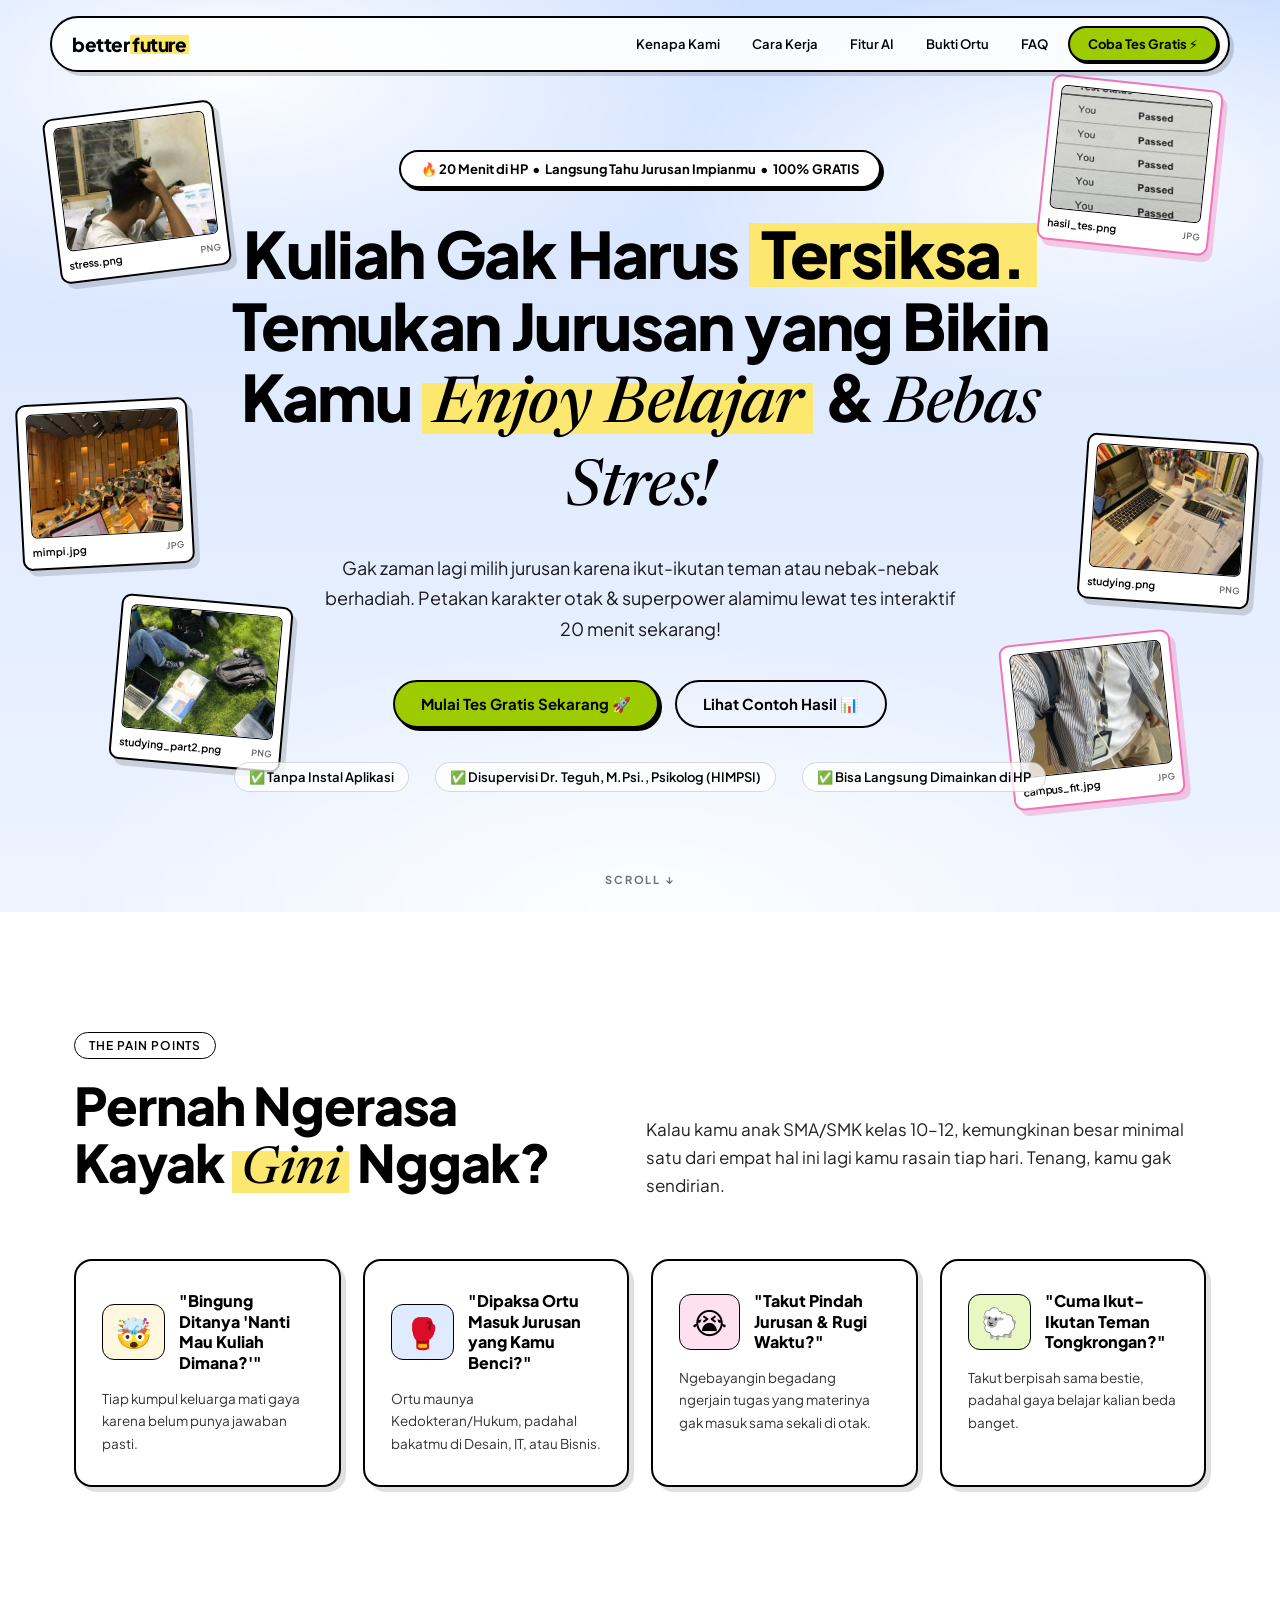
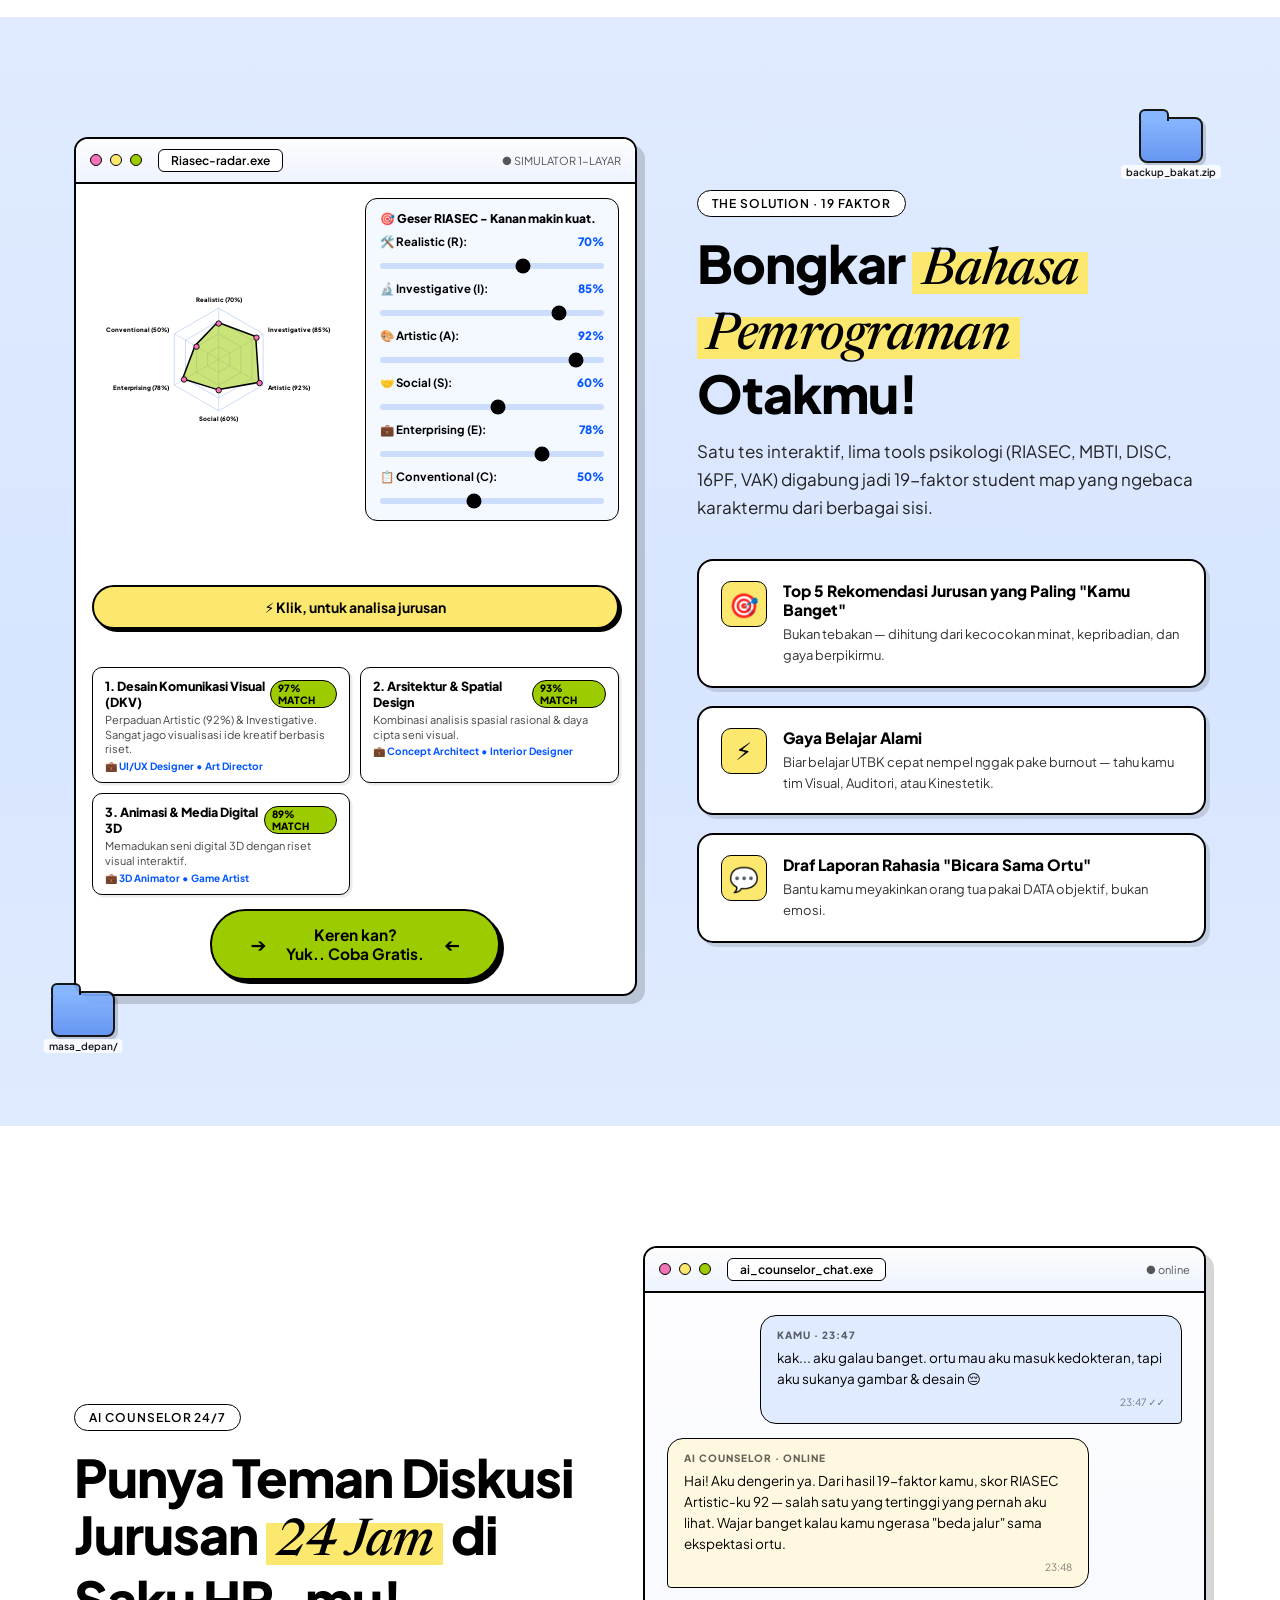
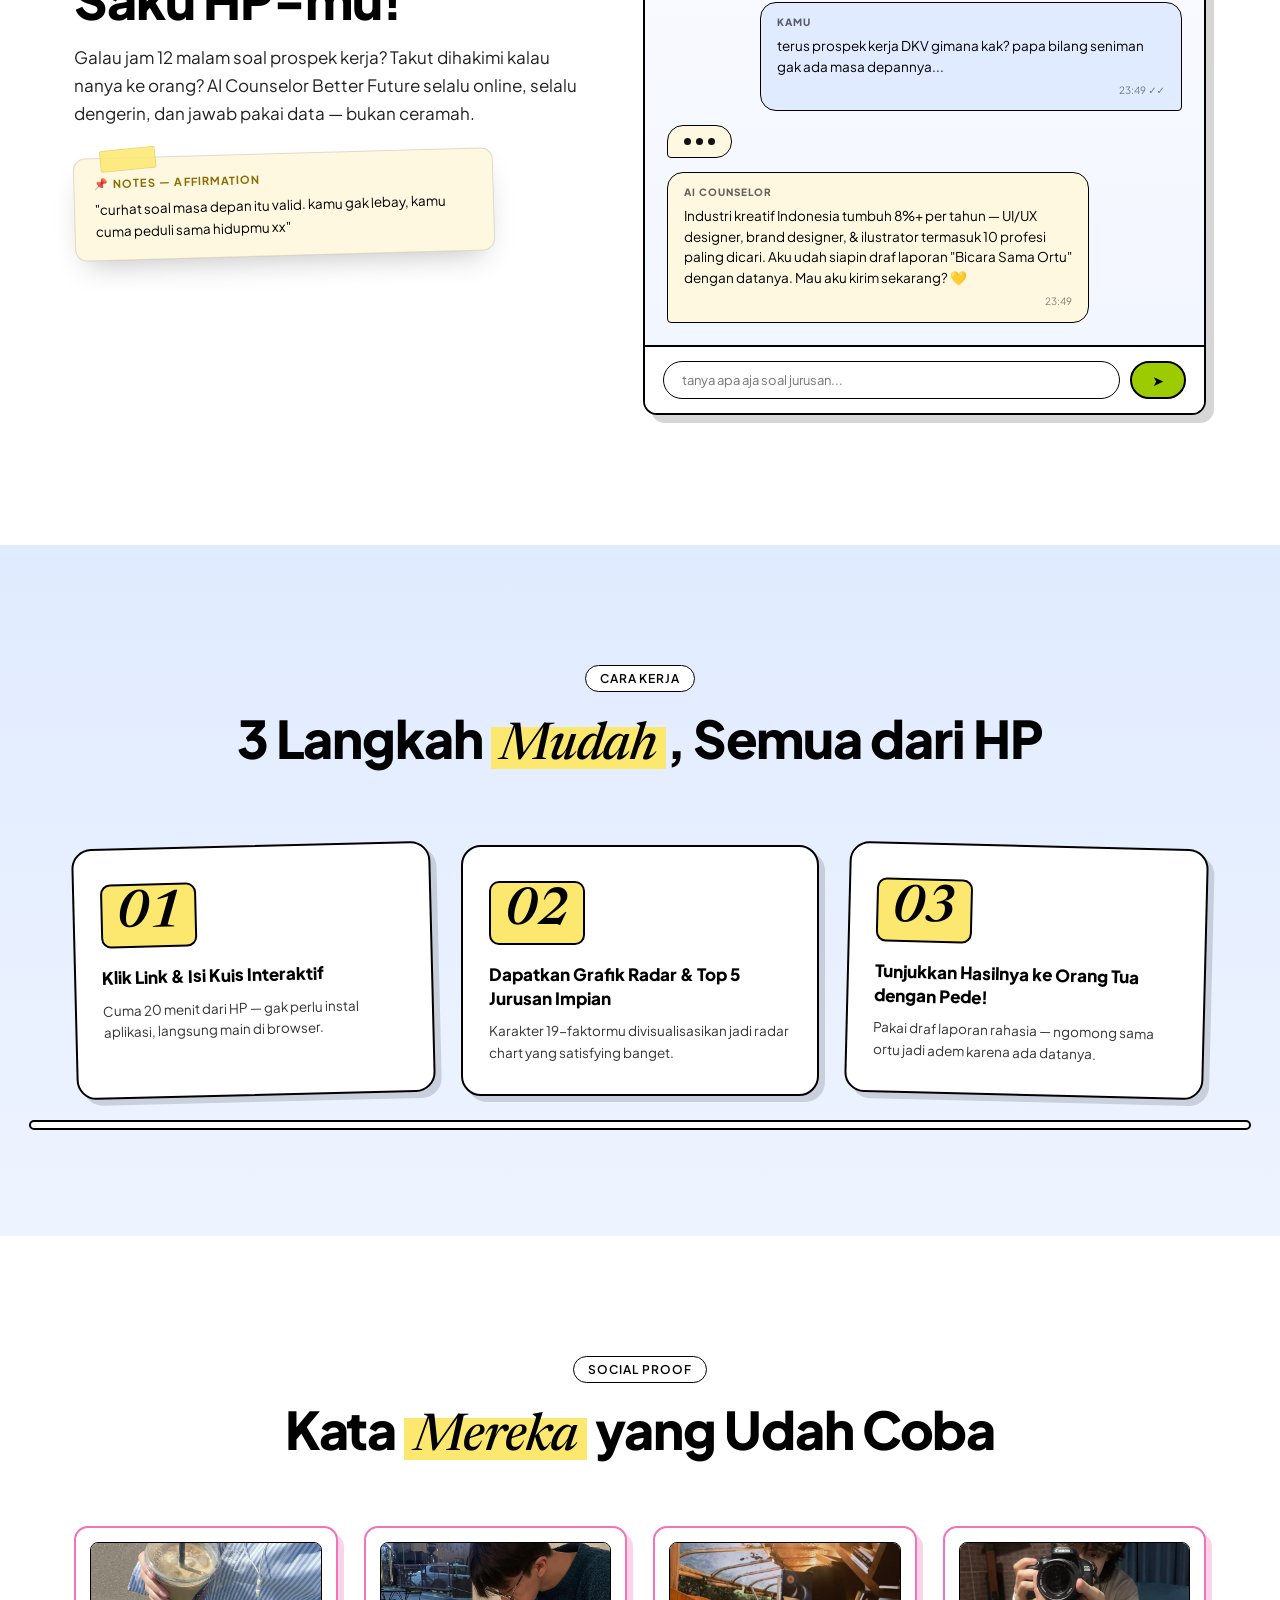
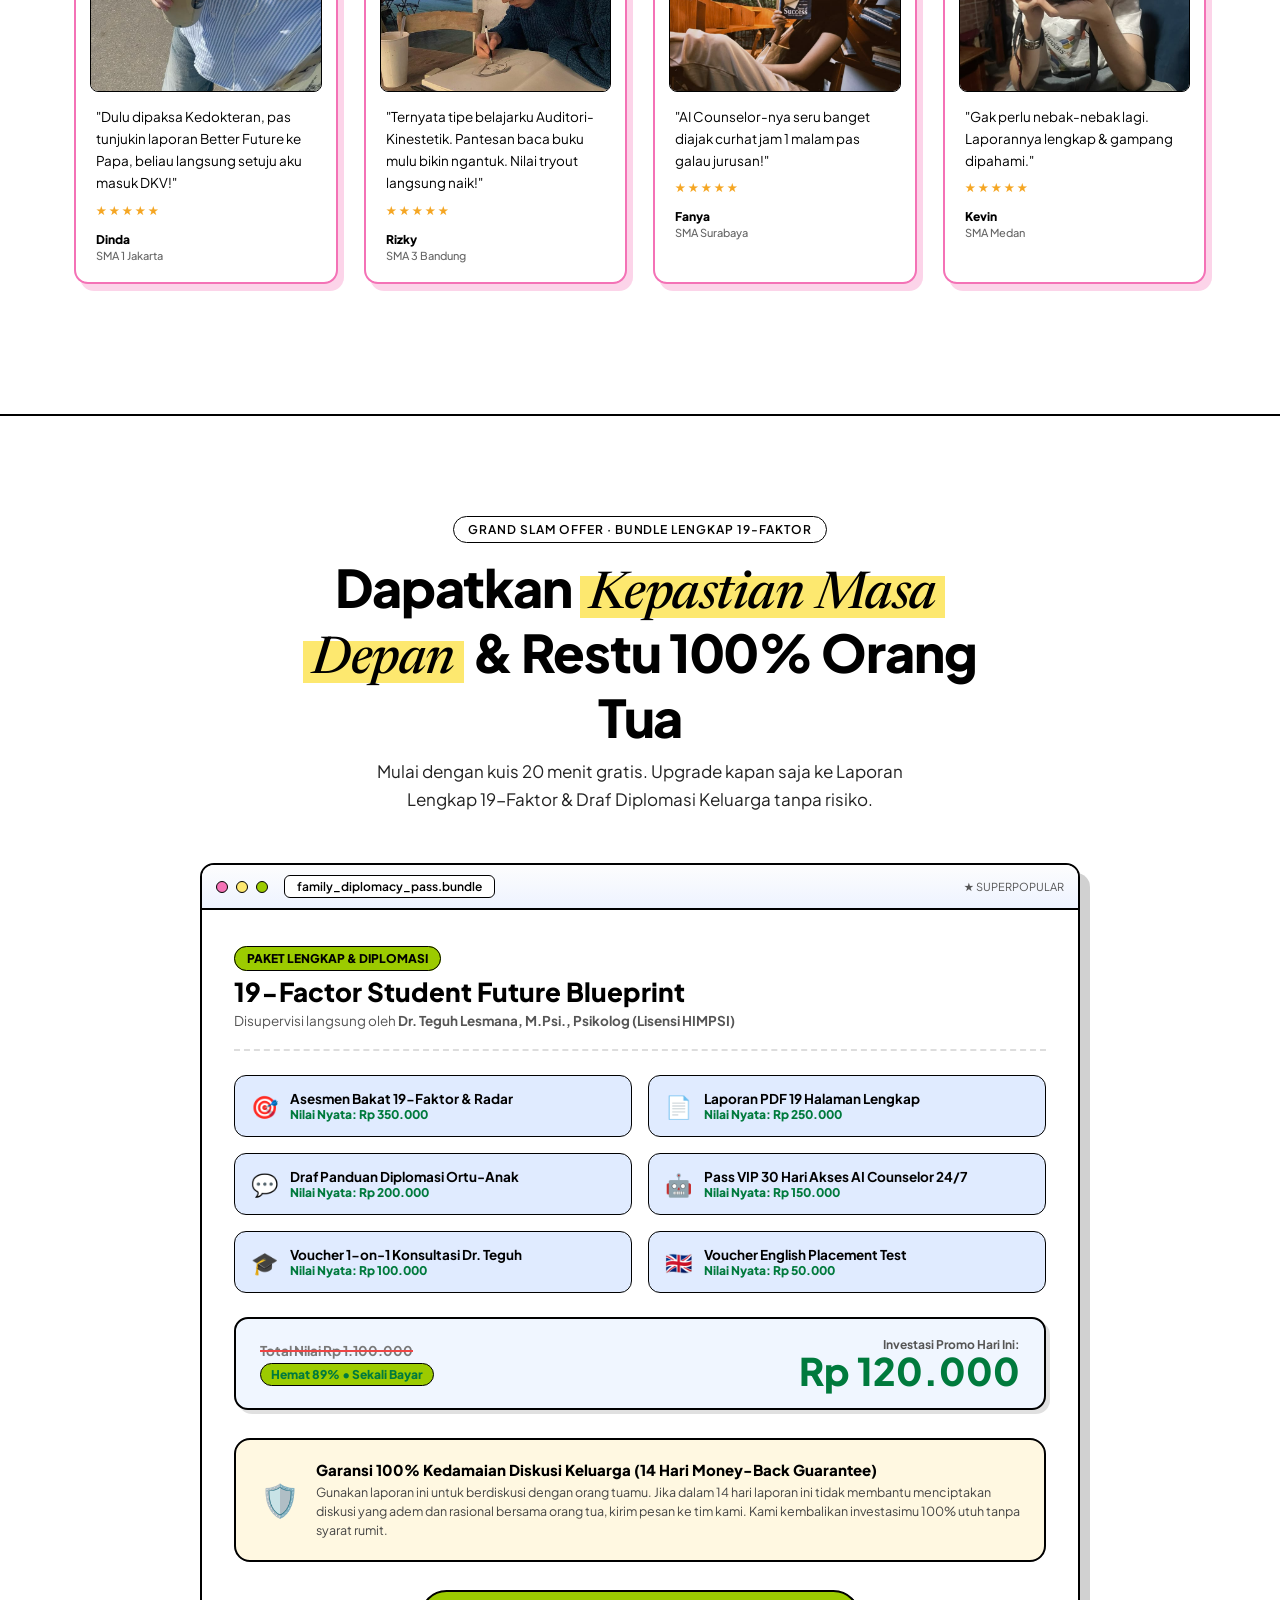
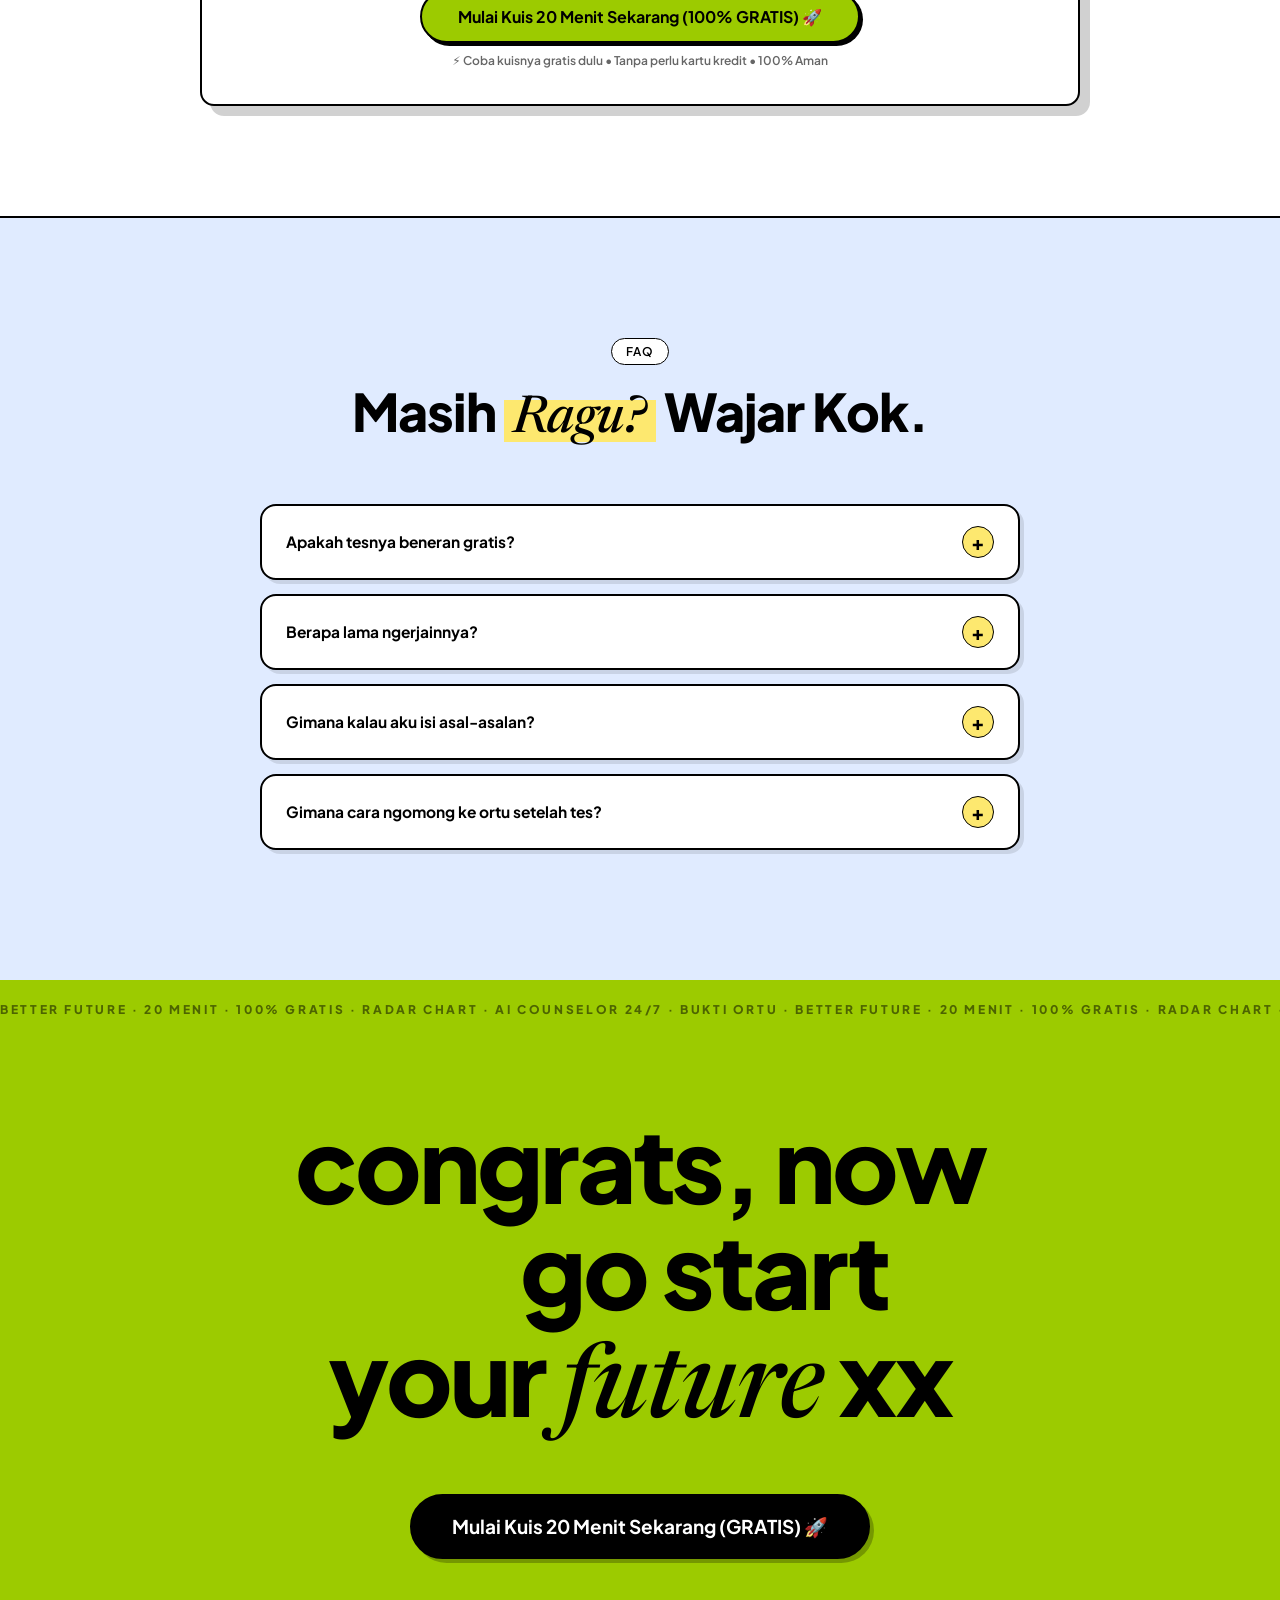
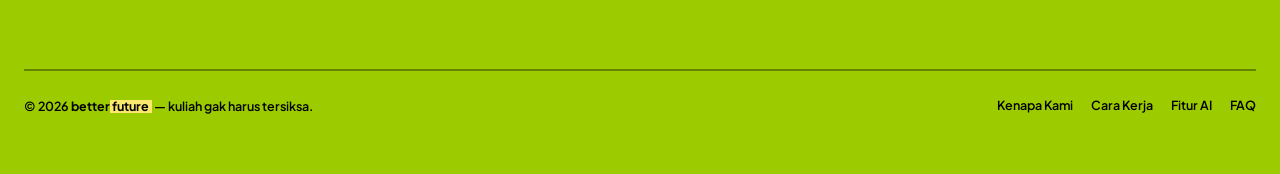
==== commit dd989cf2: "revert: restore offer CTA button text to 'Mulai Kuis 20 Menit Sekarang (100% GRATIS) 🚀' with WA link" ====
--- a/index.html
+++ b/index.html
@@ -738,7 +738,7 @@
         </div>
 
         <div style="text-align:center">
-          <a href="https://wa.me/6287881179037?text=Halo,+saya+tertarik+dengan+produk+OCA" target="_blank" class="pill-btn lime" style="font-size:15px;padding:14px 32px;white-space:nowrap" data-testid="offer-cta-button">Atau mau coba dulu, GRATIS!</a>
+          <a href="https://wa.me/6287881179037?text=Halo,+saya+tertarik+dengan+produk+OCA" target="_blank" class="pill-btn lime" style="font-size:16px;padding:14px 36px" data-testid="offer-cta-button">Mulai Kuis 20 Menit Sekarang (100% GRATIS) 🚀</a>
           <div style="font-size:12px;color:#666;margin-top:10px;font-weight:600">⚡ Coba kuisnya gratis dulu • Tanpa perlu kartu kredit • 100% Aman</div>
         </div>
       </div>
